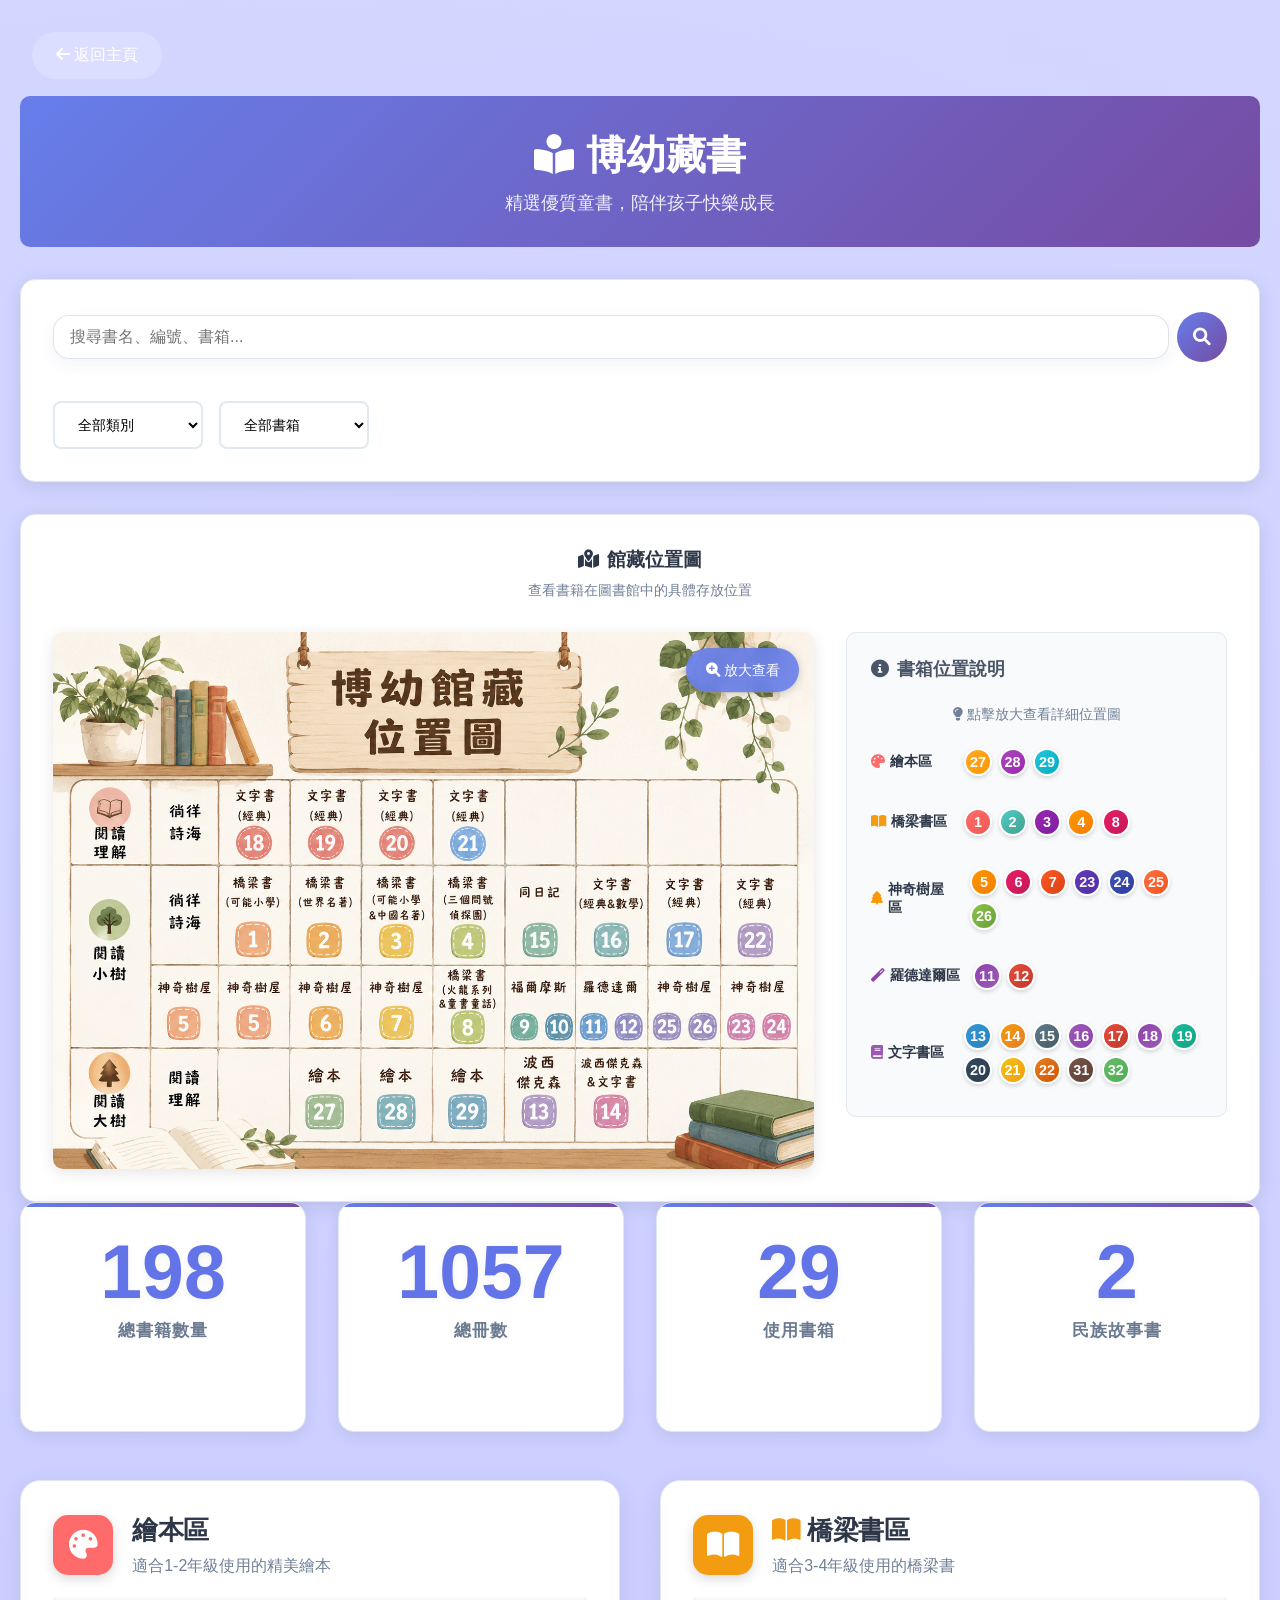
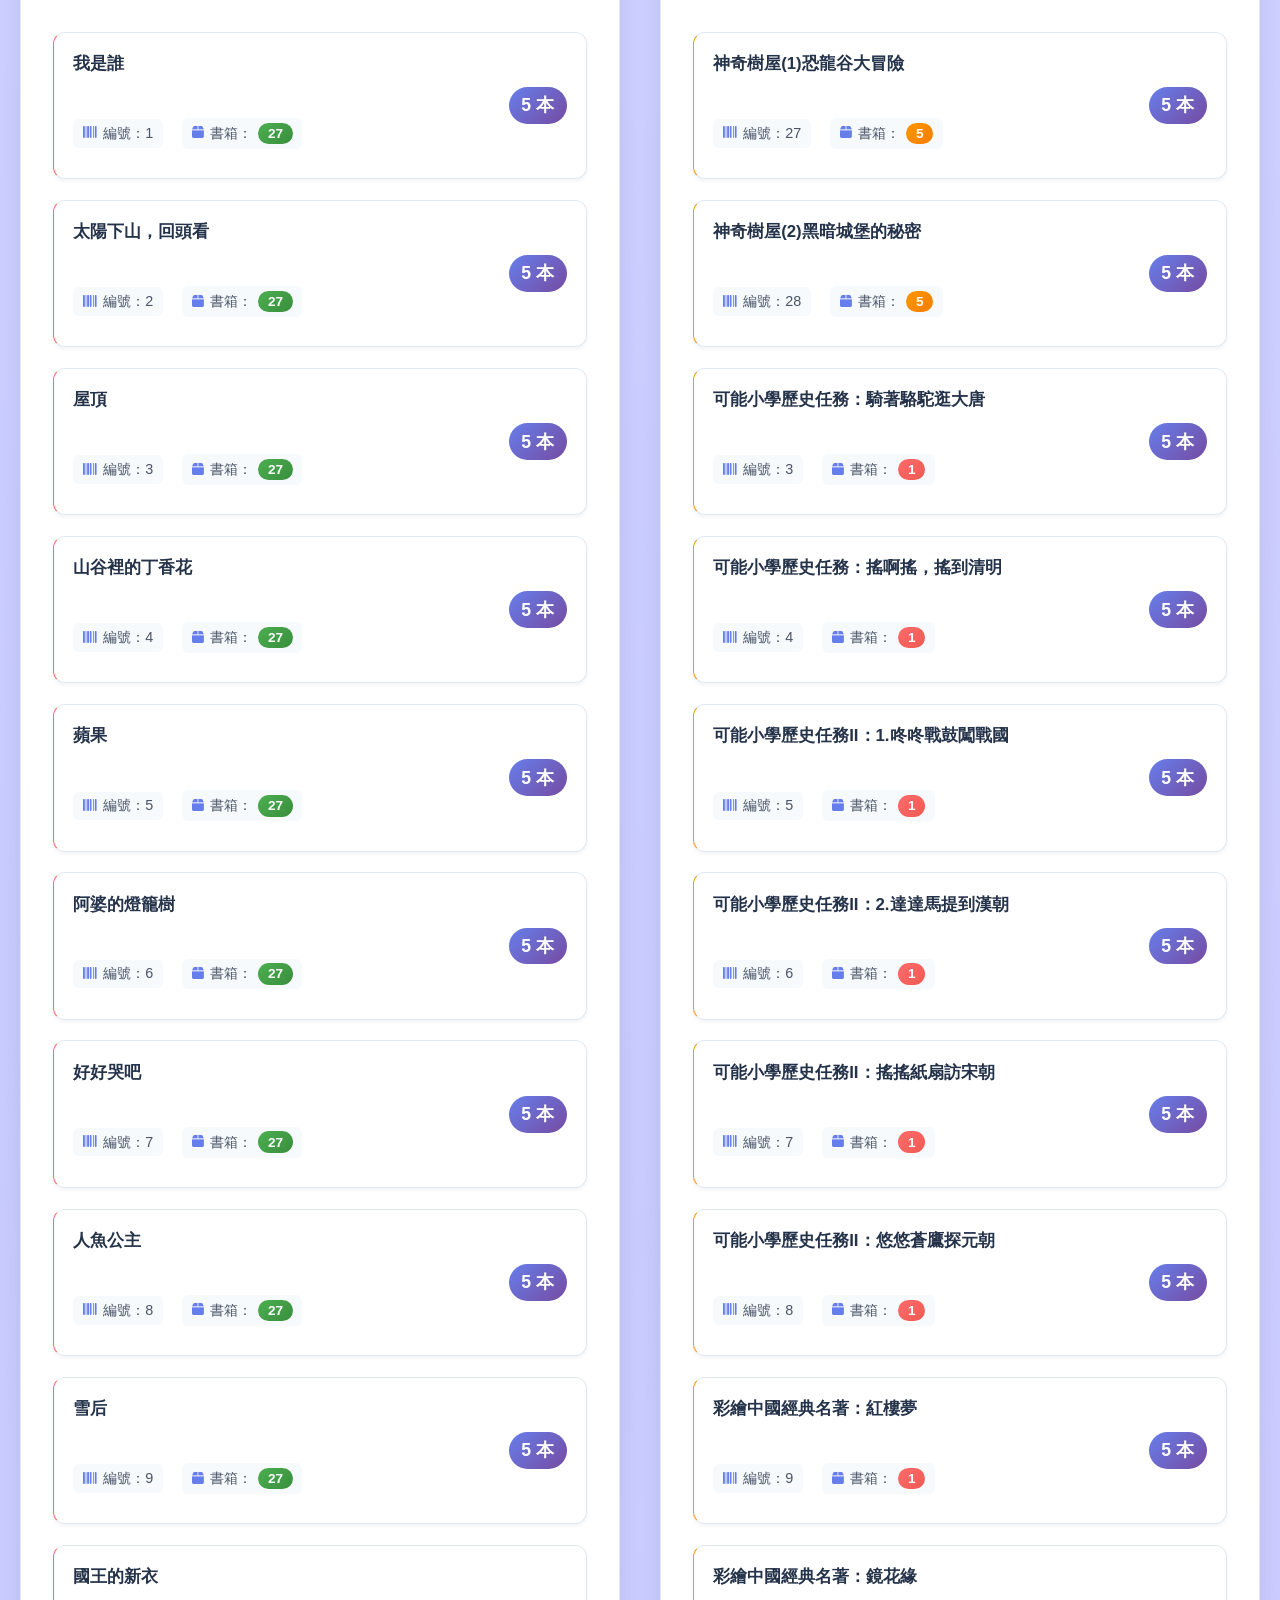
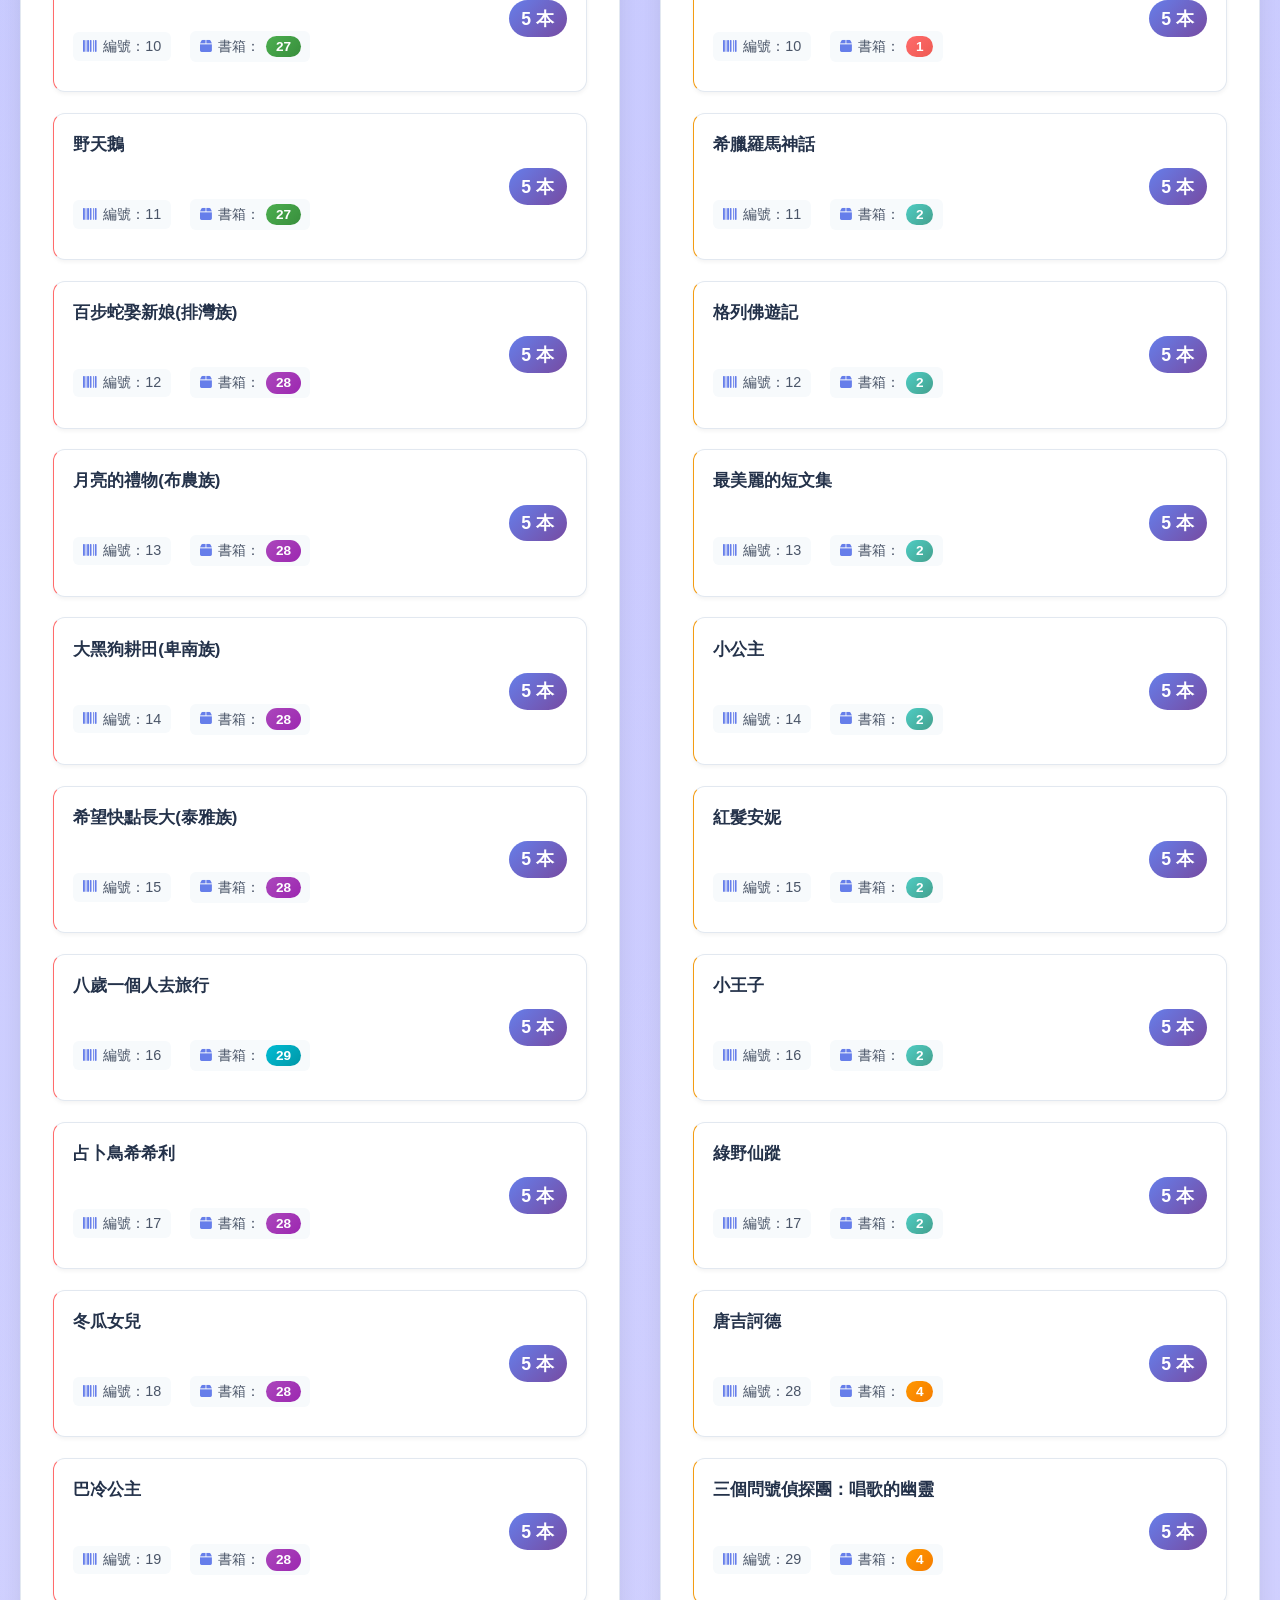
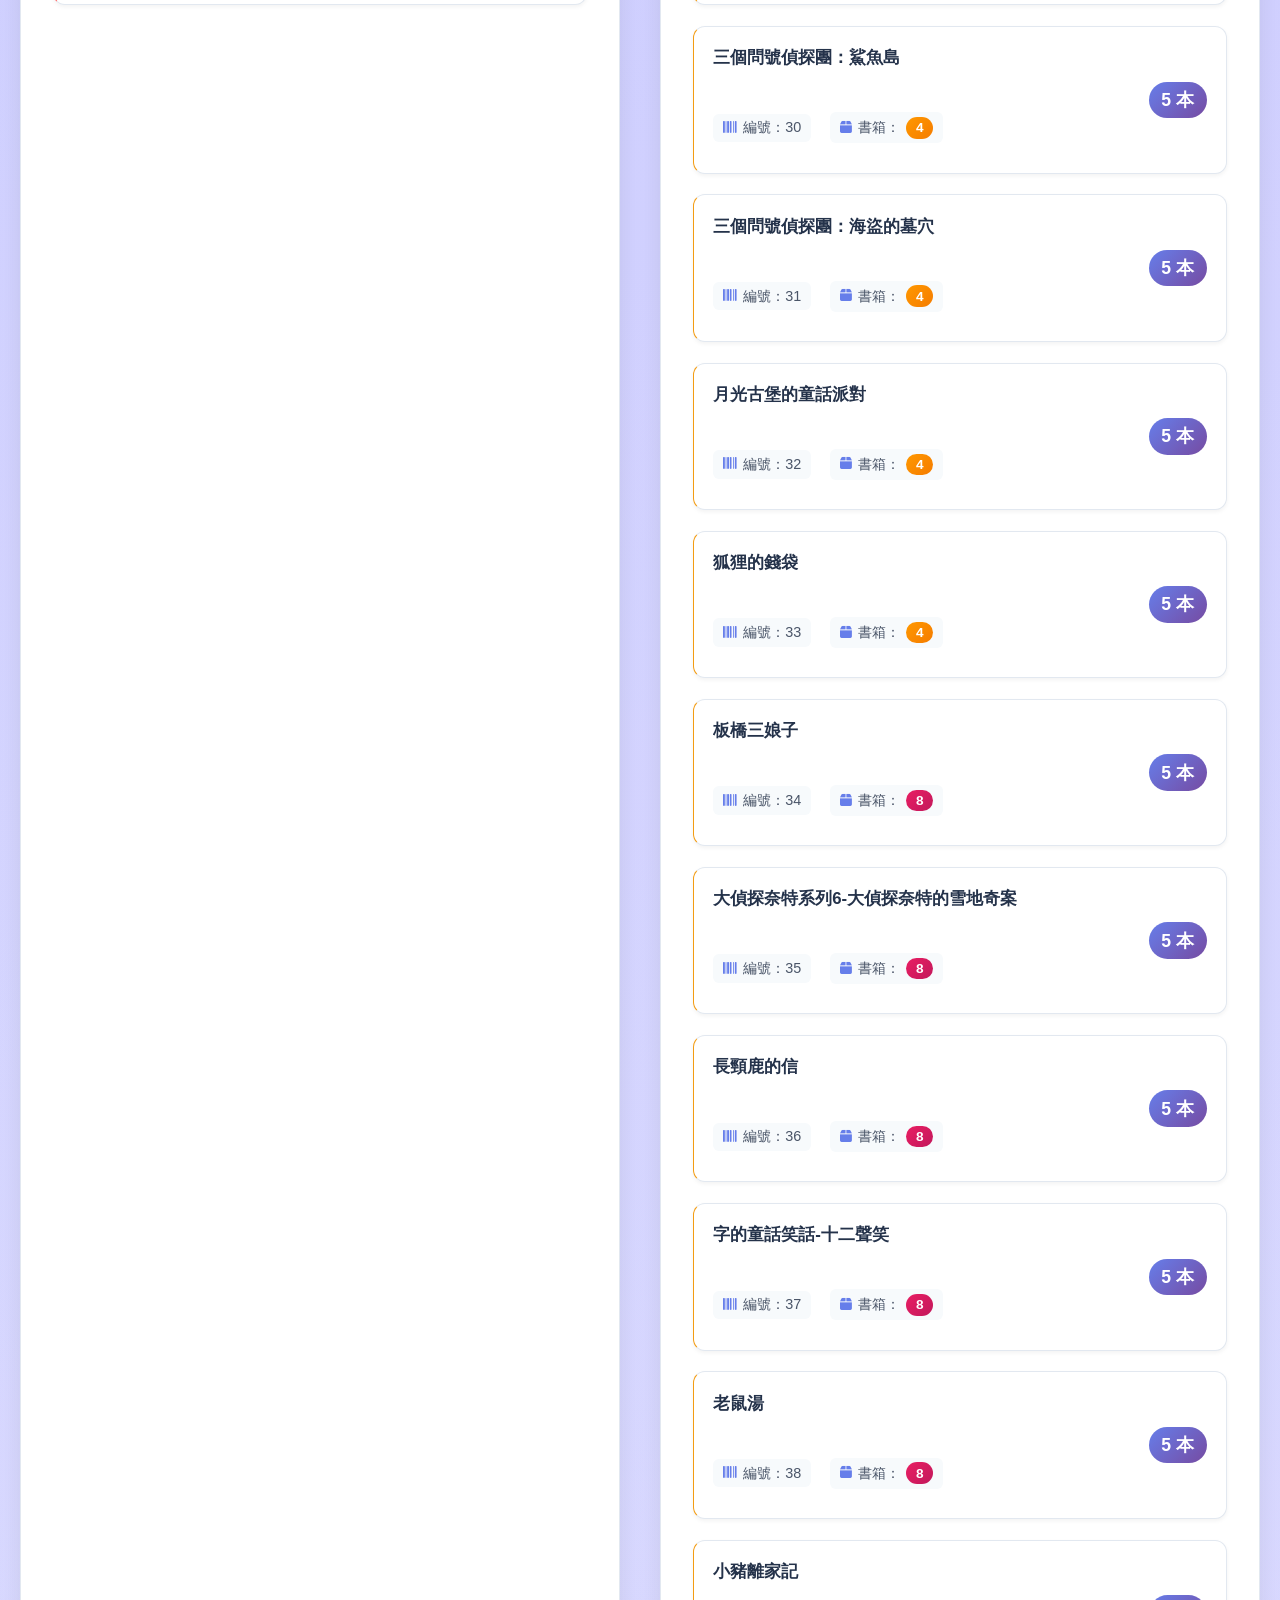
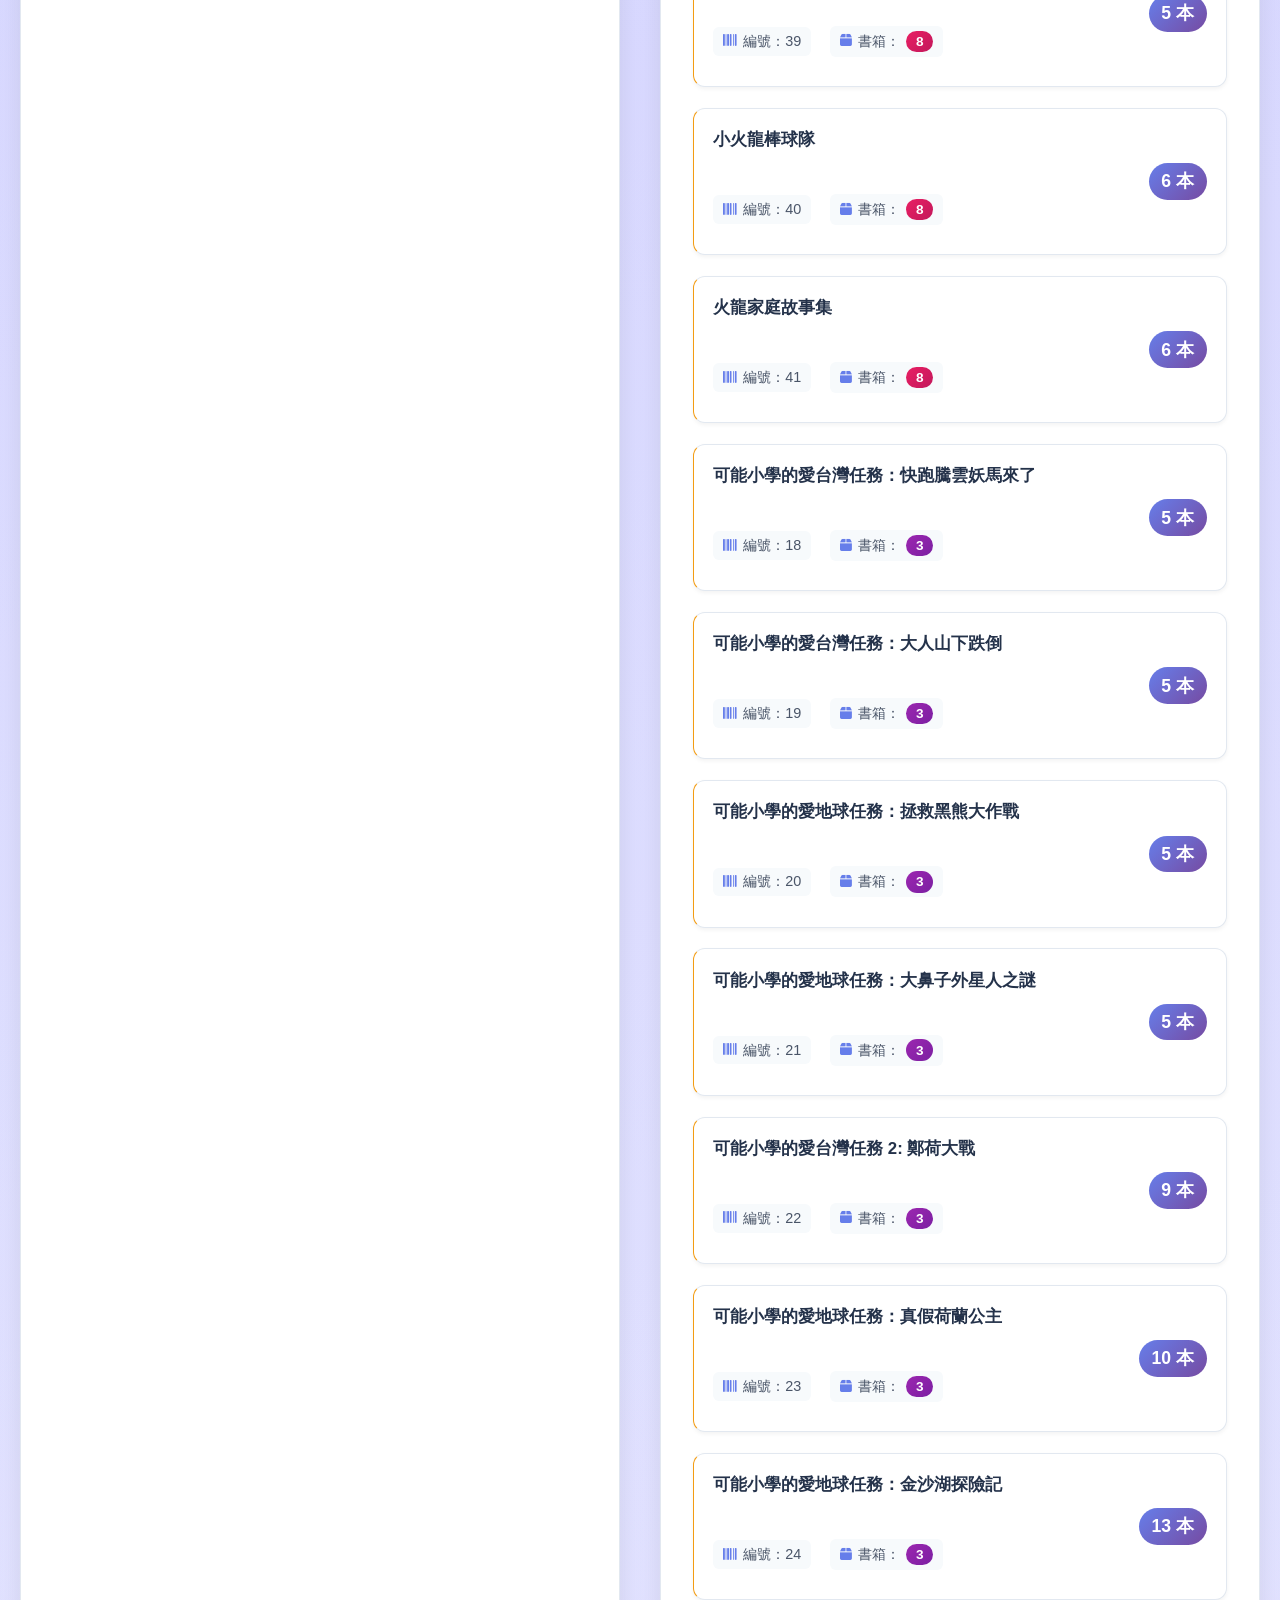
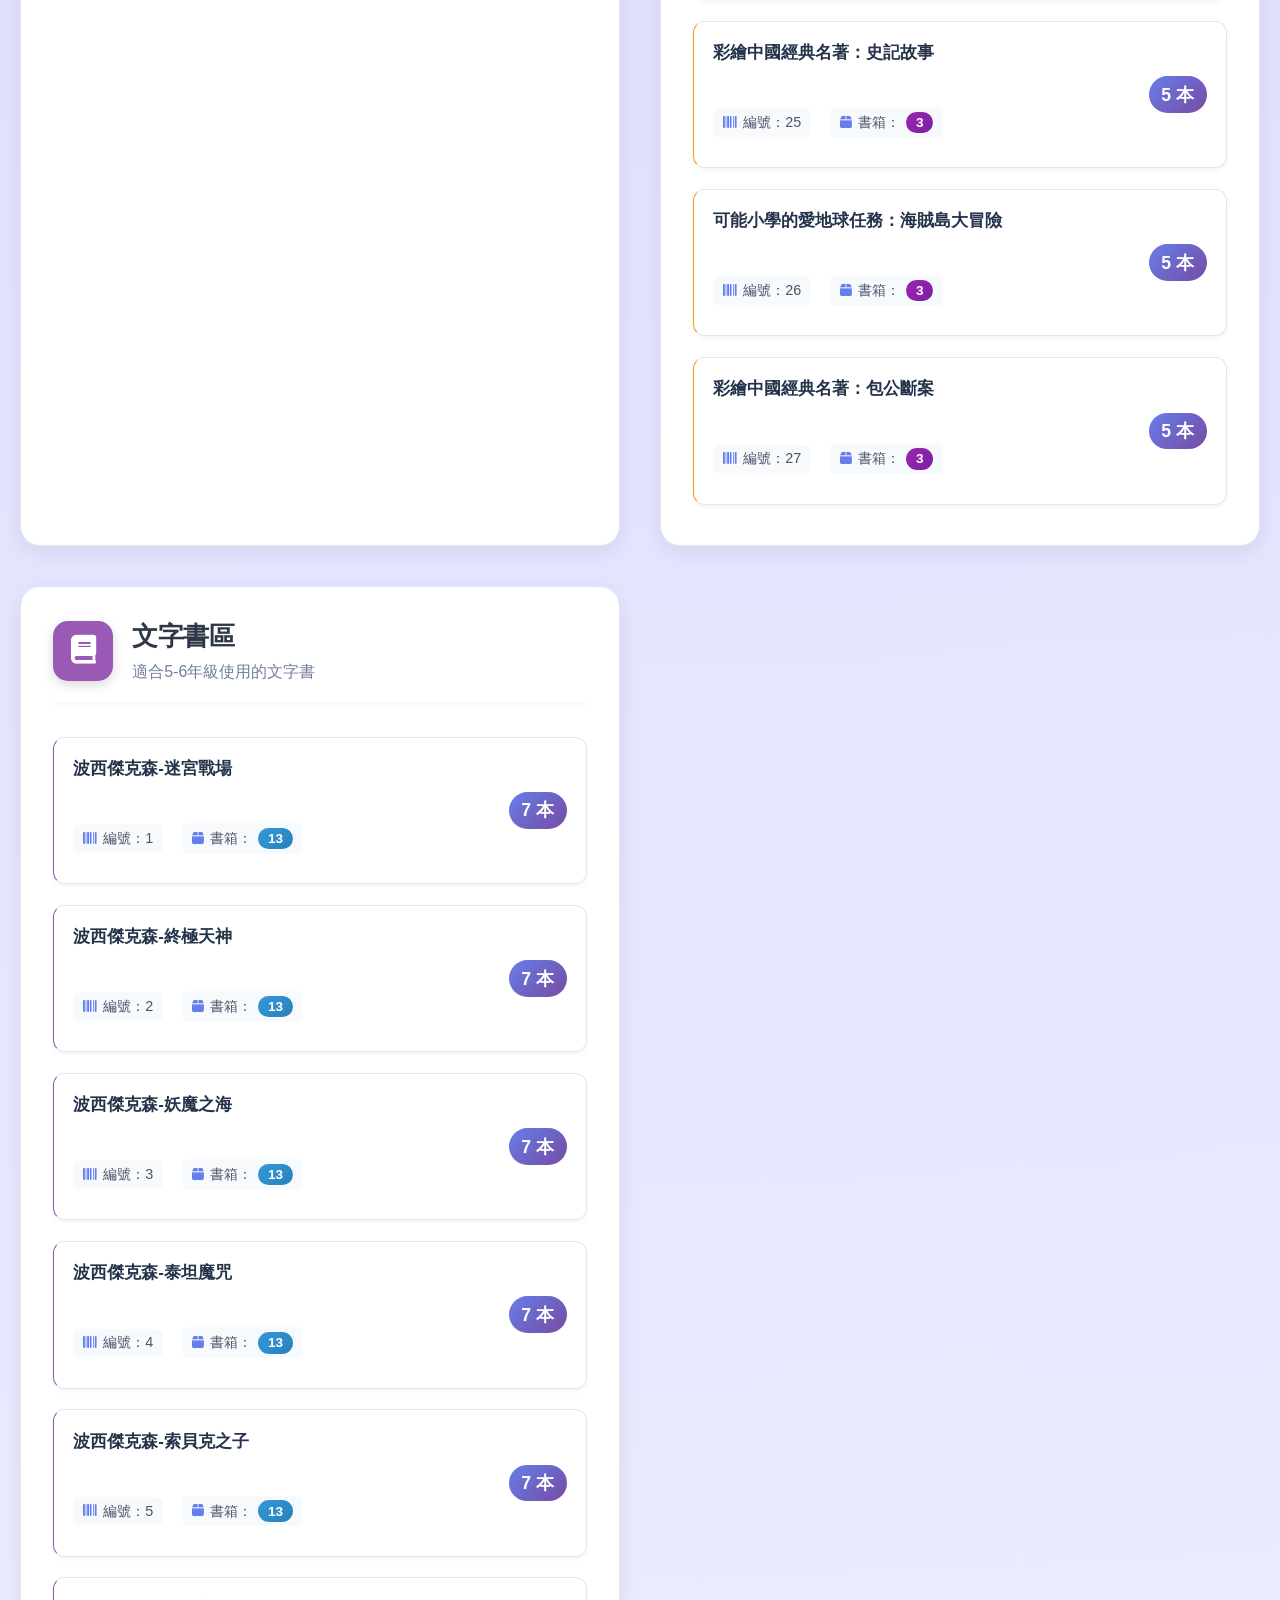
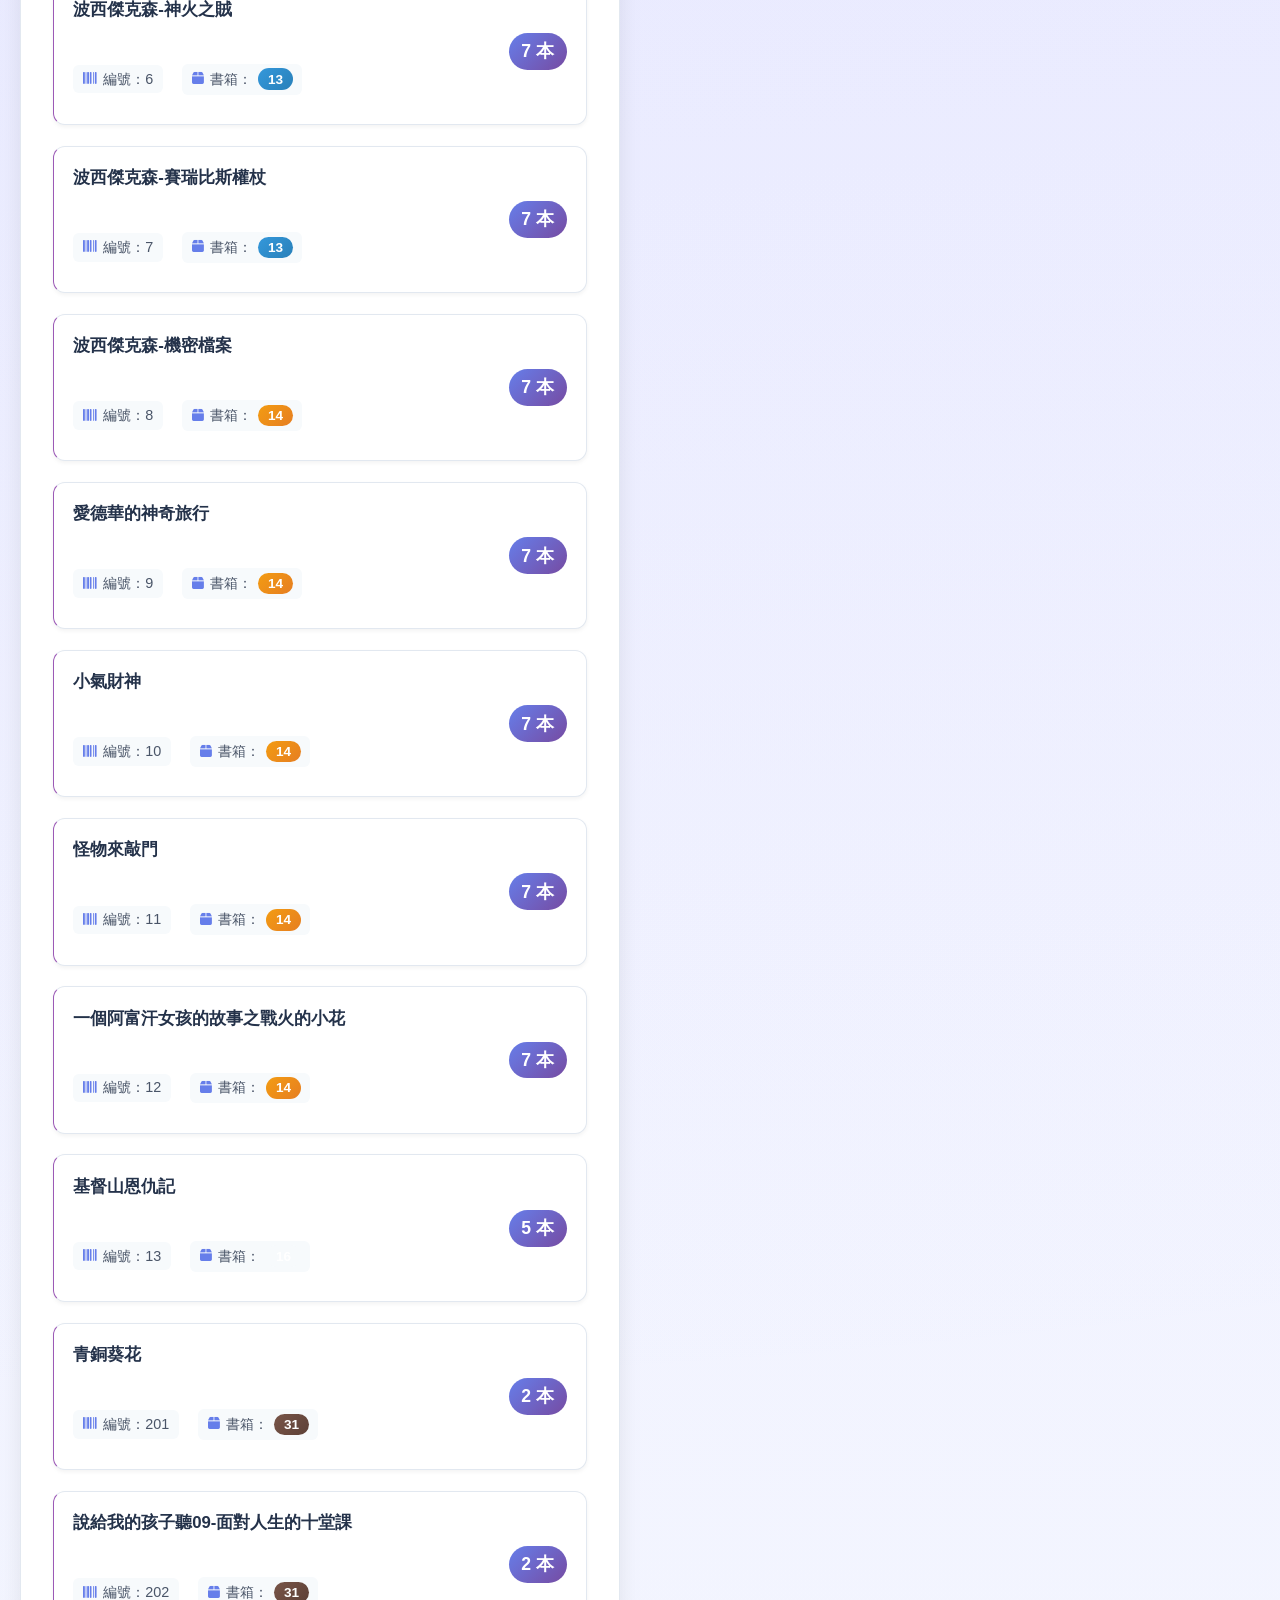
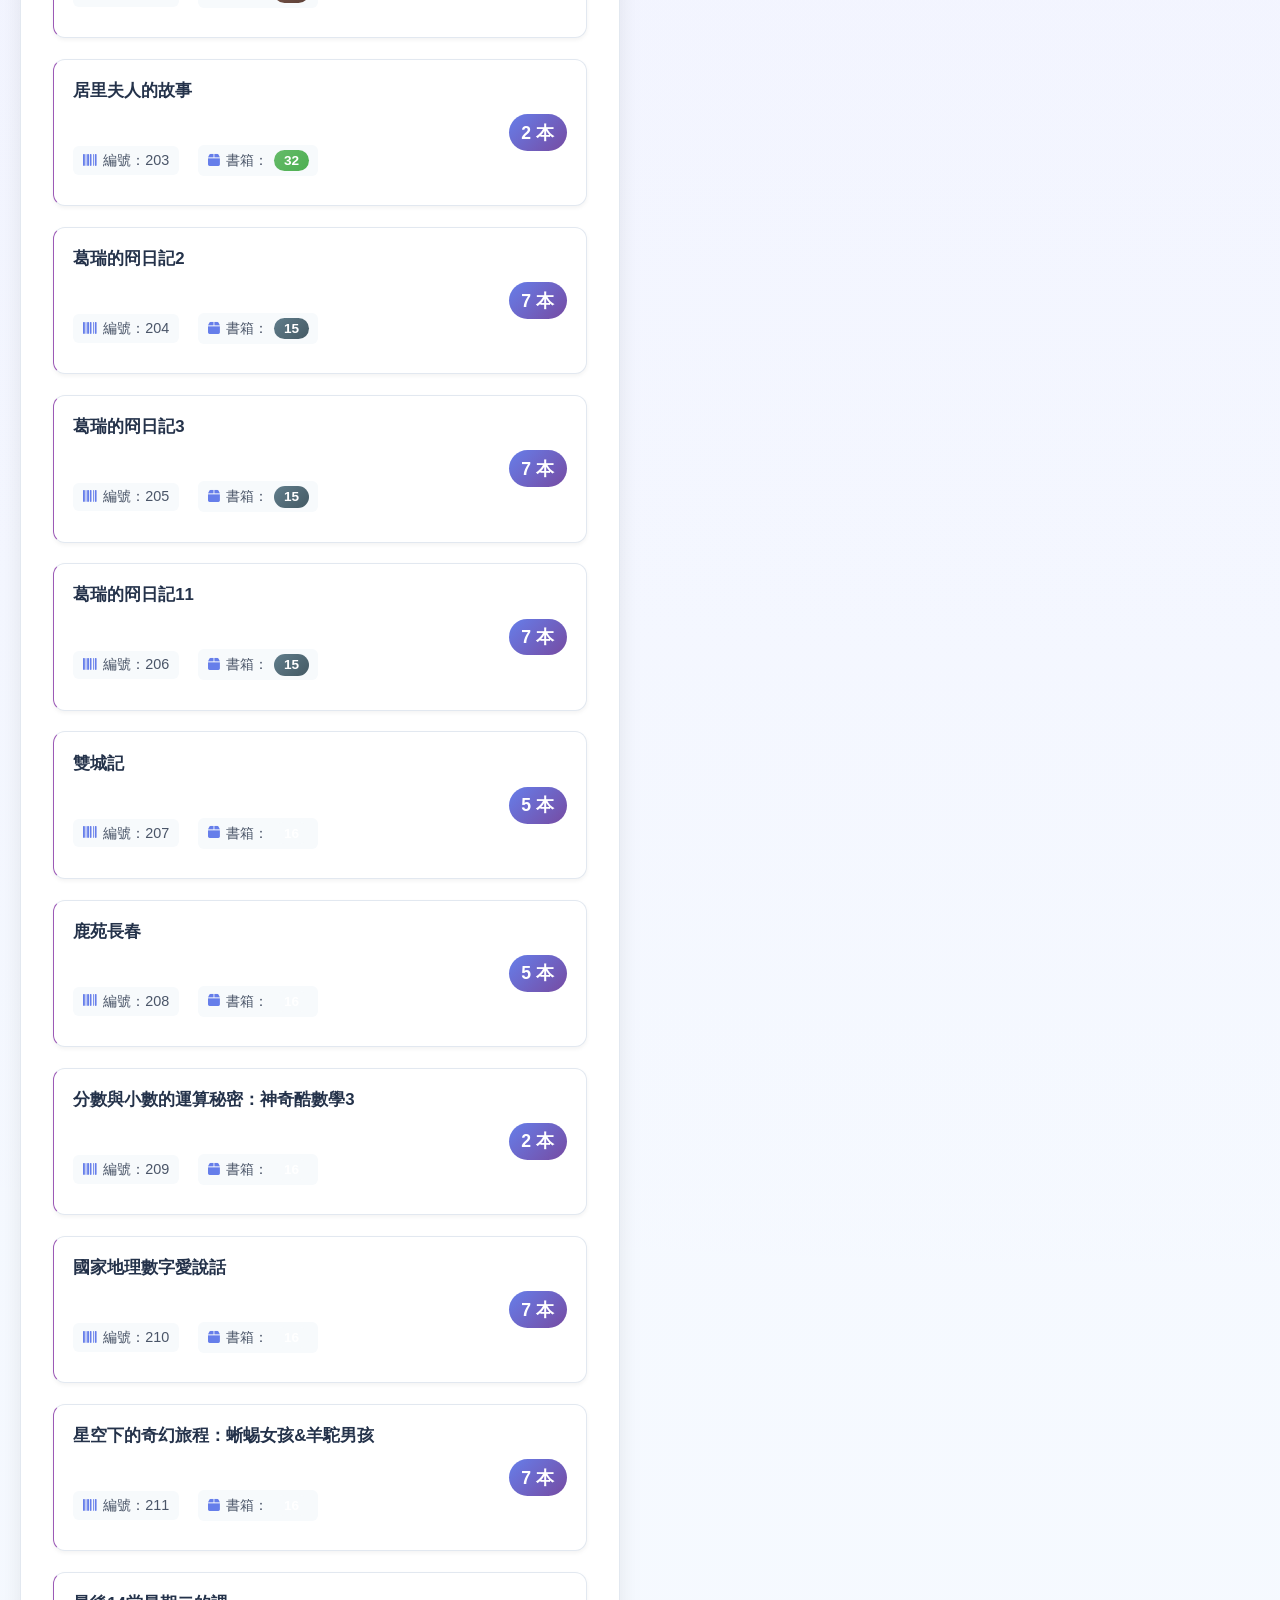
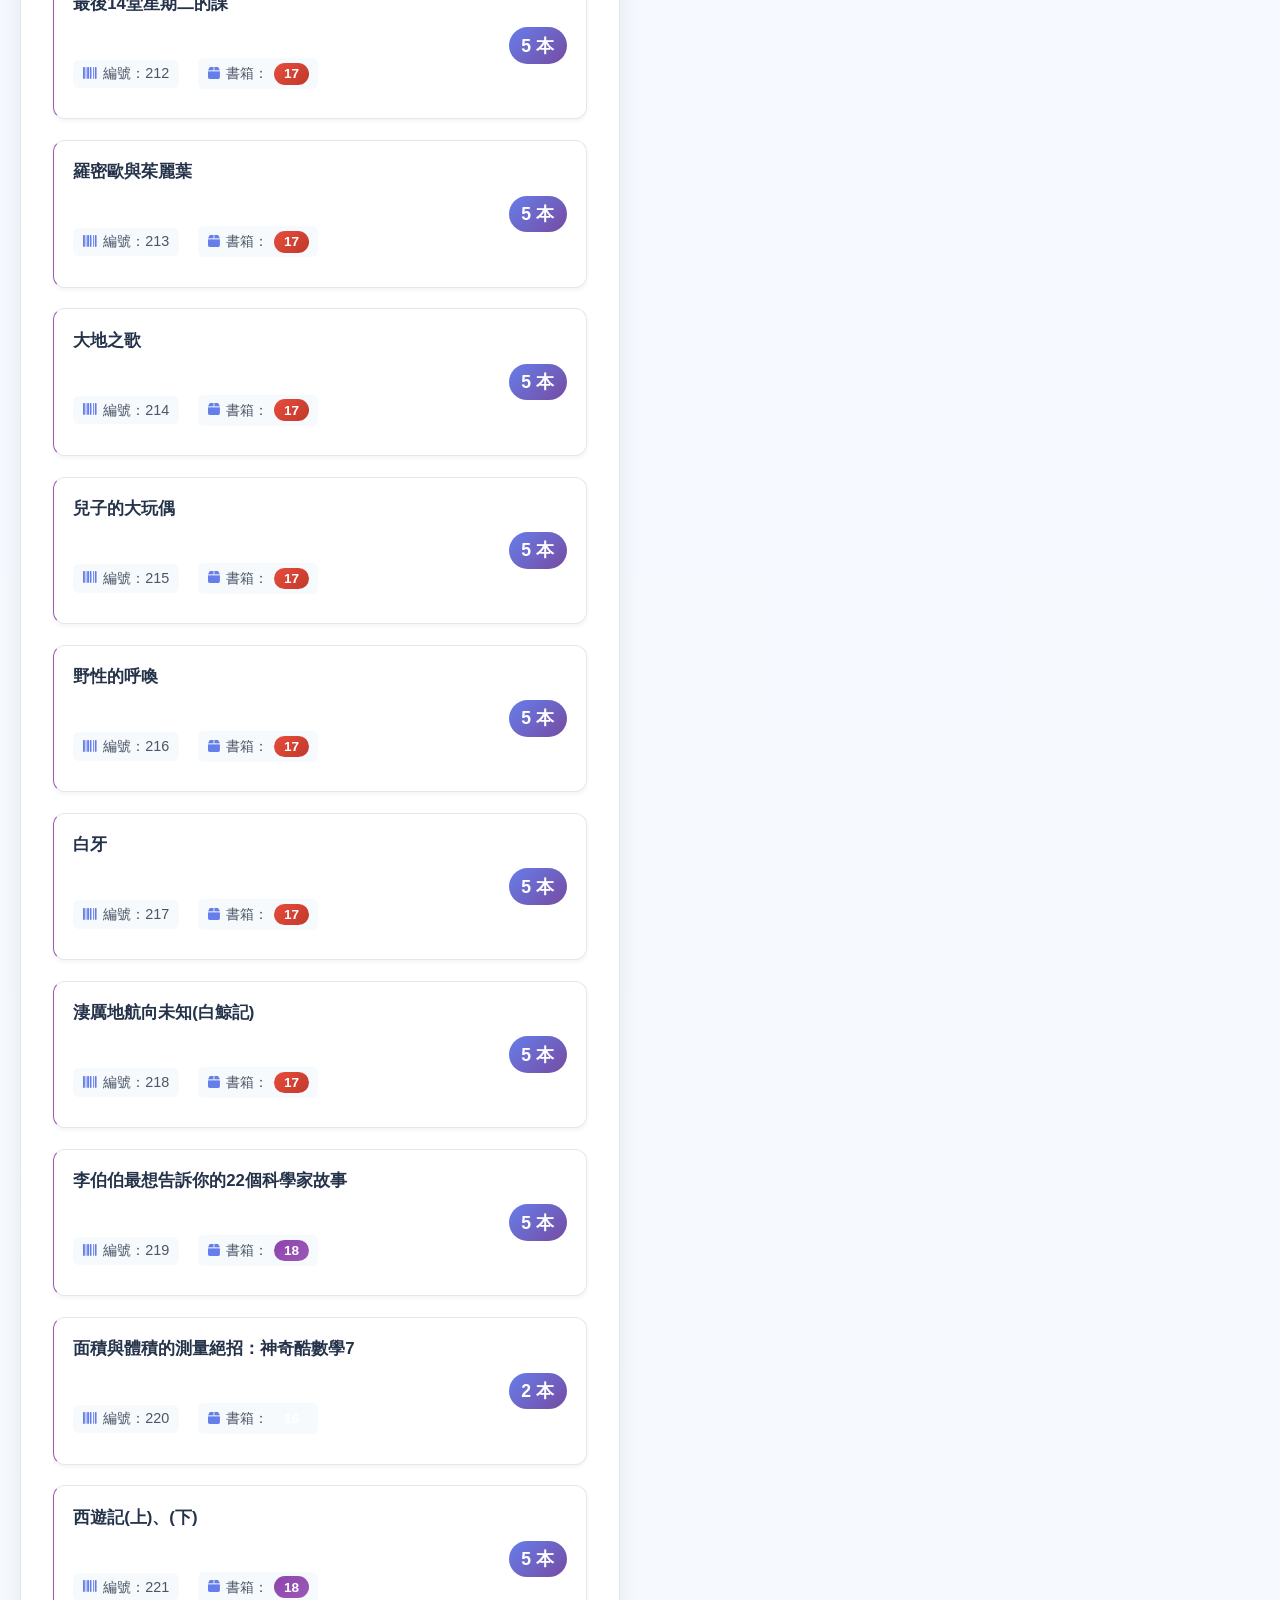
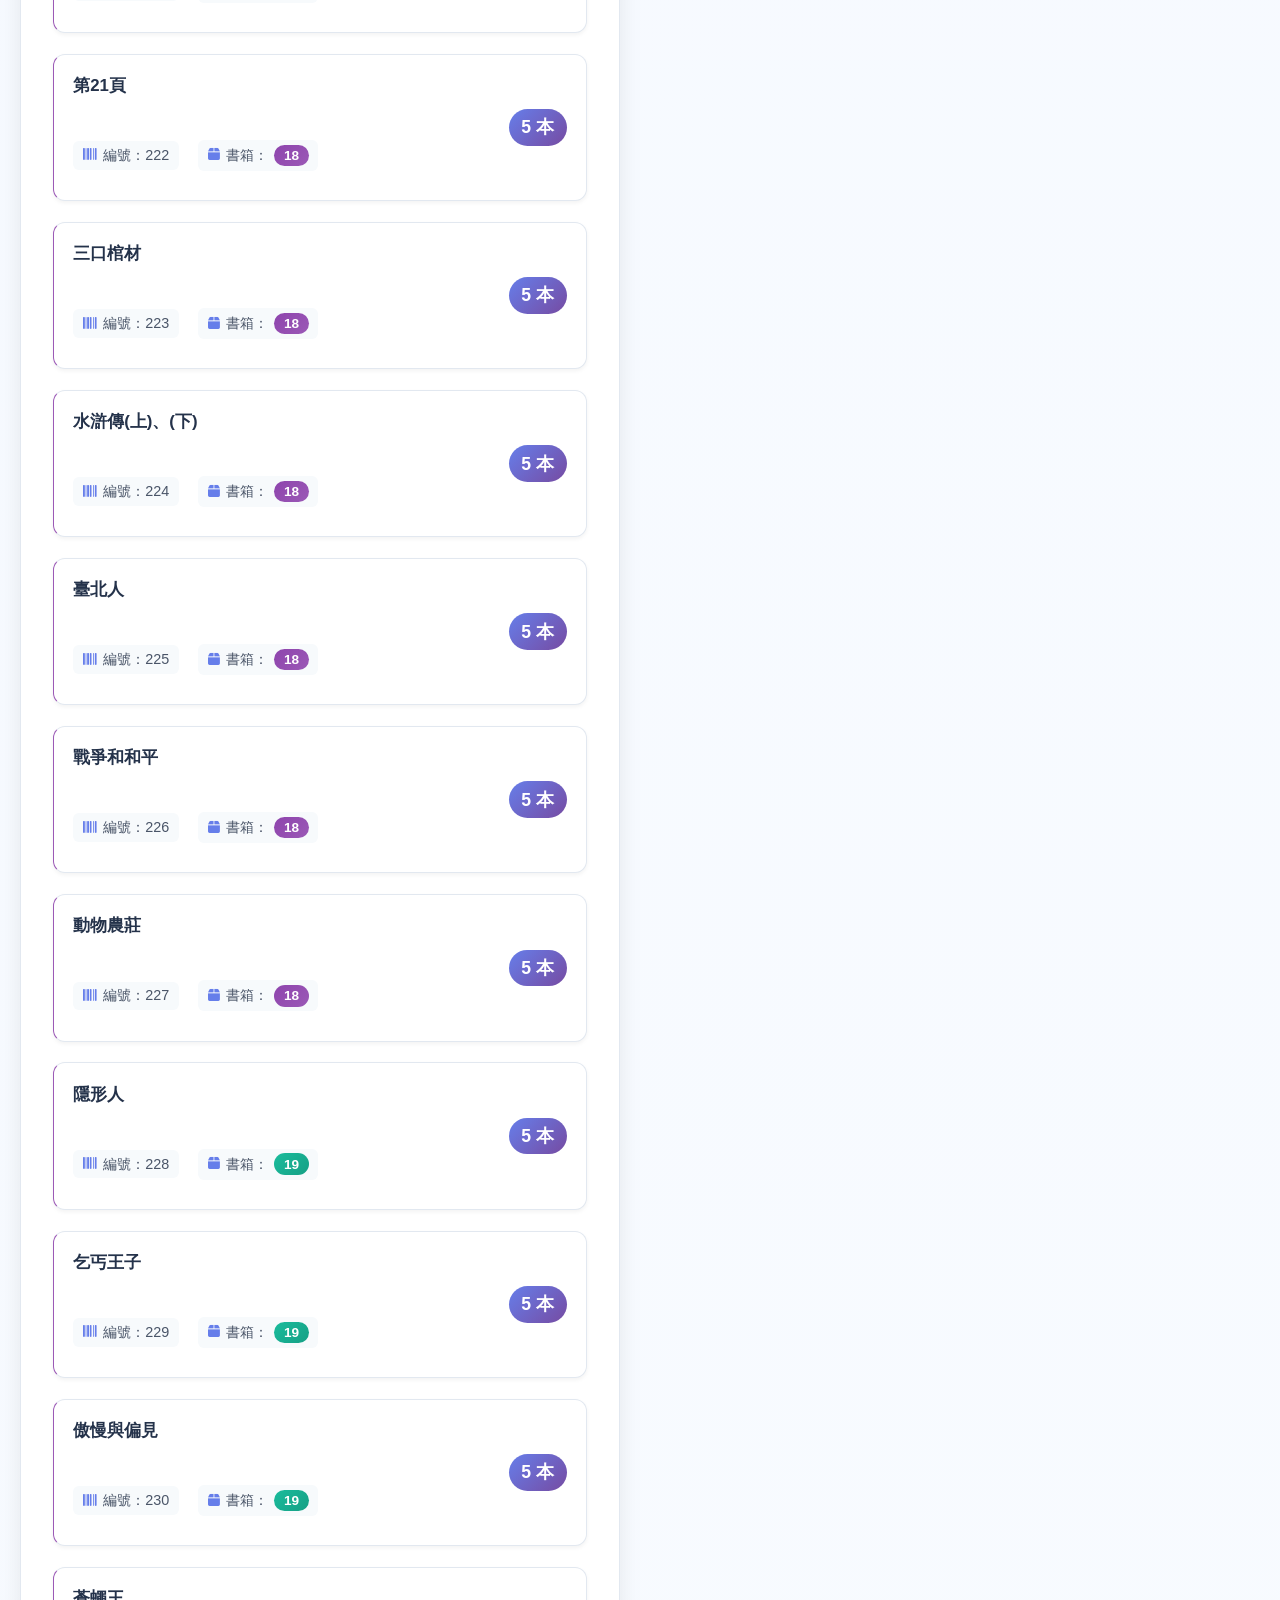
==== boyou-books.html @ ae6d4de7 "Add files via upload" ====
<!DOCTYPE html>
<html lang="zh-TW">
<head>
    <meta charset="UTF-8">
    <meta name="viewport" content="width=device-width, initial-scale=1.0">
    <title>博幼藏書 - 圖書館管理系統</title>
    <link rel="stylesheet" href="styles.css">
    <link href="https://cdnjs.cloudflare.com/ajax/libs/font-awesome/6.0.0/css/all.min.css" rel="stylesheet">
    <style>
        /* 博幼藏書專頁樣式 */
        .boyou-header {
            background: linear-gradient(135deg, #667eea 0%, #764ba2 100%);
            color: white;
            padding: 2rem;
            text-align: center;
            margin-bottom: 2rem;
            border-radius: 10px;
        }

        .boyou-header h1 {
            margin: 0;
            font-size: 2.5rem;
            font-weight: 700;
        }

        .boyou-header p {
            margin: 0.5rem 0 0 0;
            font-size: 1.1rem;
            opacity: 0.9;
        }

        /* 搜尋區域樣式 */
        .search-section {
            background: white;
            border-radius: 15px;
            padding: 2rem;
            margin-bottom: 2rem;
            box-shadow: 0 4px 20px rgba(0, 0, 0, 0.1);
            border: 1px solid #e2e8f0;
        }

        .search-container {
            display: flex;
            flex-direction: column;
            gap: 1.5rem;
        }

        .search-bar {
            display: flex;
            gap: 0.5rem;
            align-items: center;
            position: relative;
        }

        .search-bar input {
            flex: 1;
            padding: 1rem 1.5rem;
            border: 2px solid #e2e8f0;
            border-radius: 25px;
            font-size: 1rem;
            transition: all 0.3s ease;
            background: #f8fafc;
        }

        .search-bar input:focus {
            outline: none;
            border-color: #667eea;
            background: white;
            box-shadow: 0 0 0 3px rgba(102, 126, 234, 0.1);
        }

        .search-button, .clear-button {
            padding: 1rem;
            border: none;
            border-radius: 50%;
            cursor: pointer;
            font-size: 1.1rem;
            transition: all 0.3s ease;
            display: flex;
            align-items: center;
            justify-content: center;
            min-width: 50px;
            height: 50px;
        }

        .search-button {
            background: linear-gradient(135deg, #667eea 0%, #764ba2 100%);
            color: white;
        }

        .search-button:hover {
            transform: translateY(-2px);
            box-shadow: 0 4px 15px rgba(102, 126, 234, 0.3);
        }

        .clear-button {
            background: #f56565;
            color: white;
        }

        .clear-button:hover {
            background: #e53e3e;
            transform: translateY(-2px);
        }

        .search-filters {
            display: flex;
            gap: 1rem;
            flex-wrap: wrap;
        }

        .search-filters select {
            padding: 0.8rem 1.2rem;
            border: 2px solid #e2e8f0;
            border-radius: 8px;
            background: white;
            font-size: 0.9rem;
            cursor: pointer;
            transition: all 0.3s ease;
            min-width: 150px;
        }

        .search-filters select:focus {
            outline: none;
            border-color: #667eea;
            box-shadow: 0 0 0 3px rgba(102, 126, 234, 0.1);
        }

        .search-results-info {
            text-align: center;
            padding: 1rem;
            background: #f8fafc;
            border-radius: 8px;
            border: 1px solid #e2e8f0;
            color: #4a5568;
            font-weight: 500;
        }

        .search-results-info #search-count {
            color: #667eea;
            font-weight: 700;
        }

        /* 搜尋高亮樣式 */
        .highlight {
            background: #fef5e7;
            color: #d69e2e;
            padding: 0.1rem 0.3rem;
            border-radius: 3px;
            font-weight: 600;
        }

        /* 無搜尋結果樣式 */
        .no-results {
            text-align: center;
            padding: 3rem 2rem;
            color: #718096;
        }

        .no-results i {
            font-size: 3rem;
            margin-bottom: 1rem;
            color: #cbd5e0;
        }

        .no-results h3 {
            margin: 0 0 0.5rem 0;
            color: #4a5568;
        }

        .no-results p {
            margin: 0;
            font-size: 0.9rem;
        }

        .back-btn {
            position: absolute;
            top: 2rem;
            left: 2rem;
            background: rgba(255, 255, 255, 0.2);
            border: none;
            color: white;
            padding: 0.8rem 1.5rem;
            border-radius: 25px;
            cursor: pointer;
            font-size: 1rem;
            transition: all 0.3s ease;
            backdrop-filter: blur(10px);
        }

        .back-btn:hover {
            background: rgba(255, 255, 255, 0.3);
            transform: translateY(-2px);
        }

        .book-categories {
            display: grid;
            grid-template-columns: repeat(auto-fit, minmax(400px, 1fr));
            gap: 2.5rem;
            margin-bottom: 3rem;
        }

        .category-section {
            background: white;
            border-radius: 20px;
            padding: 2rem;
            box-shadow: 0 6px 25px rgba(0, 0, 0, 0.08);
            border: 1px solid #e2e8f0;
            transition: all 0.3s ease;
        }

        .category-section:hover {
            box-shadow: 0 8px 30px rgba(0, 0, 0, 0.12);
            transform: translateY(-2px);
        }

        .category-header {
            display: flex;
            align-items: center;
            gap: 1.2rem;
            margin-bottom: 2rem;
            padding-bottom: 1.2rem;
            border-bottom: 3px solid #f7fafc;
        }

        .category-icon {
            width: 60px;
            height: 60px;
            border-radius: 15px;
            display: flex;
            align-items: center;
            justify-content: center;
            font-size: 1.8rem;
            color: white;
            box-shadow: 0 4px 12px rgba(0, 0, 0, 0.15);
        }

        .category-info h3 {
            margin: 0;
            font-size: 1.6rem;
            color: #2d3748;
            font-weight: 700;
            letter-spacing: -0.02em;
        }

        .category-info p {
            margin: 0.5rem 0 0 0;
            color: #718096;
            font-size: 1rem;
            font-weight: 500;
        }

        .book-list {
            display: grid;
            gap: 0.8rem;
        }

        .book-item {
            display: flex;
            align-items: center;
            justify-content: space-between;
            padding: 1.2rem;
            background: #ffffff;
            border-radius: 12px;
            border-left: 5px solid;
            border: 1px solid #e2e8f0;
            transition: all 0.3s ease;
            margin-bottom: 0.5rem;
            box-shadow: 0 2px 4px rgba(0, 0, 0, 0.05);
        }

        .book-item:hover {
            background: #f8fafc;
            transform: translateY(-2px);
            box-shadow: 0 4px 12px rgba(0, 0, 0, 0.1);
            border-left-width: 6px;
        }

        .book-info {
            flex: 1;
        }

        .book-title {
            font-weight: 600;
            color: #2d3748;
            margin-bottom: 0.5rem;
            font-size: 1.05rem;
            line-height: 1.4;
        }



        .book-details {
            display: flex;
            flex-wrap: wrap;
            gap: 1.2rem;
            font-size: 0.9rem;
            color: #4a5568;
            align-items: center;
        }

        .book-details span {
            display: flex;
            align-items: center;
            gap: 0.4rem;
            padding: 0.3rem 0.6rem;
            background: #f7fafc;
            border-radius: 6px;
            font-weight: 500;
        }

        .book-details i {
            color: #667eea;
            font-size: 0.85rem;
        }

        /* 書箱號碼特殊樣式 */
        .book-details .box-number {
            color: white;
            padding: 0.2rem 0.6rem;
            border-radius: 12px;
            font-weight: 600;
            font-size: 0.85rem;
            display: inline-block;
            min-width: 24px;
            text-align: center;
        }

        /* 不同書箱號碼的顏色 */
        .box-number.box-1 {
            background: linear-gradient(135deg, #ff6b6b 0%, #ee5a52 100%);
        }

        .box-number.box-2 {
            background: linear-gradient(135deg, #4ecdc4 0%, #44a08d 100%);
        }

        .box-number.box-3 {
            background: linear-gradient(135deg, #9c27b0 0%, #7b1fa2 100%);
        }

        .box-number.box-5 {
            background: linear-gradient(135deg, #ff9800 0%, #f57c00 100%);
        }

        .box-number.box-6 {
            background: linear-gradient(135deg, #e91e63 0%, #c2185b 100%);
        }

        .box-number.box-7 {
            background: linear-gradient(135deg, #ff5722 0%, #d84315 100%);
        }

        .box-number.box-23 {
            background: linear-gradient(135deg, #673ab7 0%, #512da8 100%);
        }

        .box-number.box-24 {
            background: linear-gradient(135deg, #3f51b5 0%, #303f9f 100%);
        }

        .box-number.box-25 {
            background: linear-gradient(135deg, #ff7043 0%, #f4511e 100%);
        }

        .box-number.box-26 {
            background: linear-gradient(135deg, #8bc34a 0%, #689f38 100%);
        }

        .box-number.box-27 {
            background: linear-gradient(135deg, #4caf50 0%, #388e3c 100%);
        }

        .box-number.box-28 {
            background: linear-gradient(135deg, #ab47bc 0%, #9c27b0 100%);
        }

        .box-number.box-29 {
            background: linear-gradient(135deg, #00bcd4 0%, #0097a7 100%);
        }

        .box-number.box-31 {
            background: linear-gradient(135deg, #795548 0%, #5d4037 100%);
        }

        .box-number.box-32 {
            background: linear-gradient(135deg, #66bb6a 0%, #4caf50 100%);
        }

        .box-number.box-4 {
            background: linear-gradient(135deg, #ff9800 0%, #f57c00 100%);
        }

        .box-number.box-8 {
            background: linear-gradient(135deg, #e91e63 0%, #c2185b 100%);
        }

        .box-number.box-17 {
            background: linear-gradient(135deg, #e74c3c 0%, #c0392b 100%);
        }

        .box-number.box-18 {
            background: linear-gradient(135deg, #8e44ad 0%, #9b59b6 100%);
        }

        .box-number.box-19 {
            background: linear-gradient(135deg, #1abc9c 0%, #16a085 100%);
        }

        .box-number.box-20 {
            background: linear-gradient(135deg, #34495e 0%, #2c3e50 100%);
        }

        .box-number.box-21 {
            background: linear-gradient(135deg, #f1c40f 0%, #f39c12 100%);
        }

        .box-number.box-22 {
            background: linear-gradient(135deg, #e67e22 0%, #d35400 100%);
        }

        .box-number.box-11 {
            background: linear-gradient(135deg, #8e44ad 0%, #9b59b6 100%);
        }

        .box-number.box-12 {
            background: linear-gradient(135deg, #e74c3c 0%, #c0392b 100%);
        }

        .box-number.box-13 {
            background: linear-gradient(135deg, #3498db 0%, #2980b9 100%);
        }

        .box-number.box-14 {
            background: linear-gradient(135deg, #f39c12 0%, #e67e22 100%);
        }

        .box-number        .box-16 {
            background: linear-gradient(135deg, #9b59b6 0%, #8e44ad 100%);
        }

        .box-15 {
            background: linear-gradient(135deg, #607d8b 0%, #455a64 100%);
        }

        .box-number.box-15 {
            background: linear-gradient(135deg, #607d8b 0%, #455a64 100%);
        }

        /* 書箱號碼懸停效果 */
        .box-number:hover {
            transform: scale(1.1);
            box-shadow: 0 2px 8px rgba(0, 0, 0, 0.2);
            transition: all 0.2s ease;
        }

        .book-stats {
            text-align: right;
            font-size: 0.95rem;
            min-width: 80px;
        }

        .book-count {
            font-weight: 700;
            color: #2d3748;
            font-size: 1.1rem;
            padding: 0.4rem 0.8rem;
            background: linear-gradient(135deg, #667eea 0%, #764ba2 100%);
            color: white;
            border-radius: 20px;
            display: inline-block;
        }

        .book-box {
            font-size: 0.85rem;
            font-weight: 600;
            color: white;
            padding: 0.3rem 0.8rem;
            border-radius: 15px;
            display: inline-block;
            margin-top: 0.3rem;
            box-shadow: 0 2px 8px rgba(0, 0, 0, 0.2);
            transition: all 0.3s ease;
            border: 2px solid rgba(255, 255, 255, 0.3);
        }

        /* 不同書箱的顏色 */
        .box-1 {
            background: linear-gradient(135deg, #ff6b6b 0%, #ee5a52 100%);
        }

        .box-2 {
            background: linear-gradient(135deg, #4ecdc4 0%, #44a08d 100%);
        }

        .box-3 {
            background: linear-gradient(135deg, #9c27b0 0%, #7b1fa2 100%);
        }

        .box-27 {
            background: linear-gradient(135deg, #4caf50 0%, #388e3c 100%);
        }

        .box-28 {
            background: linear-gradient(135deg, #ab47bc 0%, #9c27b0 100%);
        }

        .box-29 {
            background: linear-gradient(135deg, #00bcd4 0%, #0097a7 100%);
        }

        .box-31 {
            background: linear-gradient(135deg, #795548 0%, #5d4037 100%);
        }

        .box-32 {
            background: linear-gradient(135deg, #66bb6a 0%, #4caf50 100%);
        }

        .box-4 {
            background: linear-gradient(135deg, #ff9800 0%, #f57c00 100%);
        }

        .box-8 {
            background: linear-gradient(135deg, #e91e63 0%, #c2185b 100%);
        }

        .box-17 {
            background: linear-gradient(135deg, #e74c3c 0%, #c0392b 100%);
        }

        .box-18 {
            background: linear-gradient(135deg, #8e44ad 0%, #9b59b6 100%);
        }

        .box-19 {
            background: linear-gradient(135deg, #1abc9c 0%, #16a085 100%);
        }

        .box-20 {
            background: linear-gradient(135deg, #34495e 0%, #2c3e50 100%);
        }

        .box-21 {
            background: linear-gradient(135deg, #f1c40f 0%, #f39c12 100%);
        }

        .box-22 {
            background: linear-gradient(135deg, #e67e22 0%, #d35400 100%);
        }

        .box-5 {
            background: linear-gradient(135deg, #ff9800 0%, #f57c00 100%);
        }

        .box-6 {
            background: linear-gradient(135deg, #e91e63 0%, #c2185b 100%);
        }

        .box-7 {
            background: linear-gradient(135deg, #ff5722 0%, #d84315 100%);
        }

        .box-23 {
            background: linear-gradient(135deg, #673ab7 0%, #512da8 100%);
        }

        .box-24 {
            background: linear-gradient(135deg, #3f51b5 0%, #303f9f 100%);
        }

        .box-25 {
            background: linear-gradient(135deg, #ff7043 0%, #f4511e 100%);
        }

        .box-26 {
            background: linear-gradient(135deg, #8bc34a 0%, #689f38 100%);
        }

        .book-box:hover {
            transform: translateY(-2px) scale(1.05);
            box-shadow: 0 4px 15px rgba(0, 0, 0, 0.3);
        }

        .stats-overview {
            display: grid;
            grid-template-columns: repeat(auto-fit, minmax(220px, 1fr));
            gap: 2rem;
            margin-bottom: 3rem;
        }

        .stat-card {
            background: white;
            padding: 2rem;
            border-radius: 16px;
            text-align: center;
            box-shadow: 0 4px 15px rgba(0, 0, 0, 0.08);
            border: 1px solid #e2e8f0;
            transition: all 0.3s ease;
            position: relative;
            overflow: hidden;
        }

        .stat-card::before {
            content: '';
            position: absolute;
            top: 0;
            left: 0;
            right: 0;
            height: 4px;
            background: linear-gradient(135deg, #667eea 0%, #764ba2 100%);
        }

        .stat-card:hover {
            transform: translateY(-3px);
            box-shadow: 0 8px 25px rgba(0, 0, 0, 0.12);
        }

        .stat-number {
            font-size: 2.5rem;
            font-weight: 800;
            color: #2d3748;
            display: block;
            margin-bottom: 0.5rem;
        }

        .stat-label {
            color: #718096;
            font-size: 1rem;
            font-weight: 600;
            text-transform: uppercase;
            letter-spacing: 0.05em;
        }

        .special-books {
            background: linear-gradient(135deg, #ffecd2 0%, #fcb69f 100%);
            border-radius: 15px;
            padding: 2rem;
            margin-top: 2rem;
        }

        .special-books h3 {
            color: #8b4513;
            margin-bottom: 1rem;
            display: flex;
            align-items: center;
            gap: 0.5rem;
        }

        .ethnic-books {
            display: grid;
            grid-template-columns: repeat(auto-fit, minmax(300px, 1fr));
            gap: 1rem;
        }

        .ethnic-book {
            background: rgba(255, 255, 255, 0.7);
            padding: 1rem;
            border-radius: 8px;
            border-left: 4px solid #d4a574;
        }

        .ethnic-tribe {
            font-weight: 600;
            color: #8b4513;
            margin-bottom: 0.3rem;
        }

        .ethnic-title {
            color: #2d3748;
        }

        /* 神奇樹屋區塊樣式 */
        .magic-tree-house-section {
            background: linear-gradient(135deg, #fff3e0 0%, #ffe0b2 100%);
            border: 2px solid #ff9800;
            position: relative;
            overflow: hidden;
        }

        .magic-tree-house-section::before {
            content: '';
            position: absolute;
            top: -50%;
            right: -50%;
            width: 200%;
            height: 200%;
            background: radial-gradient(circle, rgba(255, 152, 0, 0.1) 0%, transparent 70%);
            animation: float 6s ease-in-out infinite;
            pointer-events: none;
        }

        @keyframes float {
            0%, 100% { transform: translateY(0px) rotate(0deg); }
            50% { transform: translateY(-10px) rotate(2deg); }
        }

        .magic-tree-house-section .category-header {
            position: relative;
            z-index: 1;
        }

        .magic-tree-house-section .book-item {
            background: rgba(255, 255, 255, 0.9);
            border-left: 4px solid #ff9800;
            box-shadow: 0 2px 8px rgba(255, 152, 0, 0.2);
        }

        .magic-tree-house-section .book-item:hover {
            background: rgba(255, 255, 255, 1);
            box-shadow: 0 4px 15px rgba(255, 152, 0, 0.3);
        }

        /* 羅德達爾區塊樣式 */
        .roald-dahl-section {
            background: linear-gradient(135deg, #f8e8ff 0%, #e8d5f2 100%);
            border: 2px solid #8e44ad;
            position: relative;
            overflow: hidden;
        }

        .roald-dahl-section::before {
            content: '';
            position: absolute;
            top: -30%;
            left: -30%;
            width: 160%;
            height: 160%;
            background: radial-gradient(circle, rgba(142, 68, 173, 0.1) 0%, transparent 60%);
            animation: float 8s ease-in-out infinite;
            pointer-events: none;
        }

        .roald-dahl-section .category-header {
            position: relative;
            z-index: 1;
        }

        .roald-dahl-section .book-item {
            background: rgba(255, 255, 255, 0.9);
            border-left: 4px solid #8e44ad;
            box-shadow: 0 2px 8px rgba(142, 68, 173, 0.2);
        }

        .roald-dahl-section .book-item:hover {
            background: rgba(255, 255, 255, 1);
            box-shadow: 0 4px 15px rgba(142, 68, 173, 0.3);
        }

        /* 館藏位置圖樣式 */
        .location-map-section {
            background: white;
            border-radius: 15px;
            padding: 2rem;
            margin-top: 2rem;
            box-shadow: 0 4px 20px rgba(0, 0, 0, 0.1);
            border: 1px solid #e2e8f0;
        }

        .location-header {
            text-align: center;
            margin-bottom: 2rem;
        }

        .location-header h3 {
            color: #2d3748;
            margin-bottom: 0.5rem;
            display: flex;
            align-items: center;
            justify-content: center;
            gap: 0.5rem;
        }

        .location-header p {
            color: #718096;
            font-size: 0.9rem;
        }

        .location-map-container {
            display: grid;
            grid-template-columns: 2fr 1fr;
            gap: 2rem;
            align-items: start;
        }

        .location-map-wrapper {
            position: relative;
            border-radius: 10px;
            overflow: hidden;
            box-shadow: 0 4px 15px rgba(0, 0, 0, 0.1);
            background: #f8fafc;
        }

        .location-map-image {
            width: 100%;
            height: auto;
            display: block;
            transition: transform 0.3s ease;
            cursor: pointer;
        }

        .location-map-image:hover {
            transform: scale(1.02);
        }

        .map-overlay {
            position: absolute;
            top: 1rem;
            right: 1rem;
        }

        .map-zoom-btn {
            background: rgba(102, 126, 234, 0.9);
            color: white;
            border: none;
            padding: 0.8rem 1.2rem;
            border-radius: 25px;
            cursor: pointer;
            font-size: 0.9rem;
            font-weight: 500;
            transition: all 0.3s ease;
            backdrop-filter: blur(10px);
            box-shadow: 0 2px 10px rgba(0, 0, 0, 0.2);
        }

        .map-zoom-btn:hover {
            background: rgba(102, 126, 234, 1);
            transform: translateY(-2px);
            box-shadow: 0 4px 15px rgba(0, 0, 0, 0.3);
        }

        .location-legend {
            background: #f8fafc;
            padding: 1.5rem;
            border-radius: 10px;
            border: 1px solid #e2e8f0;
        }

        .location-legend h4 {
            color: #4a5568;
            margin-bottom: 1.5rem;
            display: flex;
            align-items: center;
            gap: 0.5rem;
            font-size: 1.1rem;
        }

        .legend-section {
            margin-bottom: 1.5rem;
            padding-bottom: 1rem;
            border-bottom: 1px solid #e2e8f0;
        }

        .legend-section:last-child {
            border-bottom: none;
            margin-bottom: 0;
        }

        .legend-section h5 {
            color: #2d3748;
            margin: 0 0 0.8rem 0;
            font-size: 1rem;
            font-weight: 600;
            display: flex;
            align-items: center;
            gap: 0.5rem;
        }

        .legend-items {
            display: flex;
            flex-direction: column;
            gap: 0.6rem;
            margin-left: 0.5rem;
        }

        .legend-item {
            display: flex;
            align-items: center;
            gap: 0.8rem;
            font-size: 0.9rem;
            color: #4a5568;
            padding: 0.3rem 0;
        }

        .legend-color {
            width: 24px;
            height: 24px;
            border-radius: 8px;
            flex-shrink: 0;
            border: 2px solid white;
            box-shadow: 0 2px 4px rgba(0, 0, 0, 0.15);
        }

        /* 模態框樣式 */
        .modal {
            display: none;
            position: fixed;
            z-index: 1000;
            left: 0;
            top: 0;
            width: 100%;
            height: 100%;
            background-color: rgba(0, 0, 0, 0.8);
            backdrop-filter: blur(5px);
        }

        .map-modal-content {
            background-color: white;
            margin: 2% auto;
            padding: 2rem;
            border-radius: 15px;
            width: 90%;
            max-width: 1000px;
            max-height: 90vh;
            overflow-y: auto;
            position: relative;
            box-shadow: 0 10px 30px rgba(0, 0, 0, 0.3);
        }

        .modal-map-container {
            text-align: center;
            margin: 1rem 0;
        }

        .modal-map-image {
            max-width: 100%;
            height: auto;
            border-radius: 10px;
            box-shadow: 0 4px 15px rgba(0, 0, 0, 0.1);
        }

        .modal-legend {
            margin-top: 1.5rem;
            padding-top: 1.5rem;
            border-top: 1px solid #e2e8f0;
        }

        .modal-legend h4 {
            color: #4a5568;
            margin-bottom: 1.5rem;
            display: flex;
            align-items: center;
            gap: 0.5rem;
            font-size: 1.1rem;
            text-align: center;
            justify-content: center;
        }

        .modal-legend .legend-section {
            margin-bottom: 1.2rem;
            padding-bottom: 0.8rem;
            border-bottom: 1px solid #e2e8f0;
        }

        .modal-legend .legend-section:last-child {
            border-bottom: none;
            margin-bottom: 0;
        }

        .modal-legend .legend-section h5 {
            color: #2d3748;
            margin: 0 0 0.6rem 0;
            font-size: 0.95rem;
            font-weight: 600;
            display: flex;
            align-items: center;
            gap: 0.5rem;
            justify-content: center;
        }

        .modal-legend .legend-items {
            flex-direction: row;
            justify-content: center;
            gap: 1.5rem;
            margin-left: 0;
        }

        .modal-legend .legend-item {
            display: flex;
            align-items: center;
            gap: 0.6rem;
            font-size: 0.85rem;
            color: #4a5568;
            padding: 0.2rem 0;
        }

        .modal-legend .legend-color {
            width: 20px;
            height: 20px;
            border-radius: 6px;
            flex-shrink: 0;
            border: 2px solid white;
            box-shadow: 0 2px 4px rgba(0, 0, 0, 0.15);
        }

        /* 簡化版書箱列表樣式 */
        .compact-legend {
            display: flex;
            flex-direction: column;
            gap: 1rem;
        }

        .legend-category {
            display: flex;
            align-items: center;
            gap: 0.8rem;
            padding: 0.5rem 0;
        }

        .category-title {
            font-size: 0.85rem;
            font-weight: 600;
            color: #2d3748;
            min-width: 80px;
            display: flex;
            align-items: center;
            gap: 0.3rem;
        }

        .box-numbers {
            display: flex;
            gap: 0.4rem;
            flex-wrap: wrap;
        }

        .box-numbers .box-number {
            width: 28px;
            height: 28px;
            border-radius: 50%;
            display: flex;
            align-items: center;
            justify-content: center;
            color: white;
            font-size: 0.9rem;
            font-weight: 700;
            border: 2px solid white;
            box-shadow: 0 2px 4px rgba(0, 0, 0, 0.15);
            transition: transform 0.2s ease;
        }

        .box-numbers .box-number:hover {
            transform: scale(1.1);
        }

        @media (max-width: 768px) {
            .back-btn {
                position: static;
                margin-bottom: 1rem;
            }
            
            .boyou-header h1 {
                font-size: 2rem;
            }
            
            .book-categories {
                grid-template-columns: 1fr;
            }
            
            .book-details {
                flex-direction: column;
                gap: 0.5rem;
            }

            .book-details span {
                justify-content: flex-start;
                width: fit-content;
            }

            .book-item {
                flex-direction: column;
                align-items: flex-start;
                gap: 1rem;
            }

            .book-stats {
                text-align: left;
                width: 100%;
            }
            
            .location-map-container {
                grid-template-columns: 1fr;
                gap: 1.5rem;
            }
            
            .modal-legend .legend-items {
                flex-direction: column;
                gap: 0.8rem;
            }
            
            .map-modal-content {
                margin: 5% auto;
                padding: 1rem;
                width: 95%;
            }
            
            .search-filters {
                flex-direction: column;
            }
            
            .search-filters select {
                min-width: auto;
            }
        }
    </style>
</head>
<body>
    <div class="container">
        <!-- 返回按鈕 -->
        <button class="back-btn" onclick="goBack()">
            <i class="fas fa-arrow-left"></i> 返回主頁
        </button>

        <!-- 博幼藏書標題 -->
        <div class="boyou-header">
            <h1><i class="fas fa-book-reader"></i> 博幼藏書</h1>
            <p>精選優質童書，陪伴孩子快樂成長</p>
        </div>

        <!-- 搜尋區域 -->
        <div class="search-section">
            <div class="search-container">
                <div class="search-bar">
                    <input type="text" id="search-input" placeholder="搜尋書名、編號、書箱..." autocomplete="off">
                    <button id="search-btn" class="search-button">
                        <i class="fas fa-search"></i>
                    </button>
                    <button id="clear-search-btn" class="clear-button" style="display: none;">
                        <i class="fas fa-times"></i>
                    </button>
                </div>
                <div class="search-filters">
                    <select id="category-filter">
                        <option value="">全部類別</option>
                        <option value="繪本">繪本</option>
                        <option value="橋梁書">橋梁書</option>
                        <option value="神奇樹屋">神奇樹屋</option>
                        <option value="羅德達爾">羅德達爾</option>
                        <option value="文字書">文字書</option>
                    </select>
                    <select id="box-filter">
                        <option value="">全部書箱</option>
                        <option value="1">1</option>
                        <option value="2">2</option>
                        <option value="3">3</option>
                        <option value="4">4</option>
                        <option value="5">5</option>
                        <option value="6">6</option>
                        <option value="7">7</option>
                        <option value="8">8</option>
                        <option value="11">11</option>
                        <option value="12">12</option>
                        <option value="13">13</option>
                        <option value="14">14</option>
                        <option value="15">15</option>
                        <option value="16">16</option>
                        <option value="17">17</option>
                        <option value="18">18</option>
                        <option value="19">19</option>
                        <option value="20">20</option>
                        <option value="21">21</option>
                        <option value="22">22</option>
                        <option value="23">23</option>
                        <option value="24">24</option>
                        <option value="25">25</option>
                        <option value="26">26</option>
                        <option value="27">27</option>
                        <option value="28">28</option>
                        <option value="29">29</option>
                        <option value="31">31</option>
                        <option value="32">32</option>
                    </select>
                </div>
            </div>
            <div class="search-results-info" id="search-results-info" style="display: none;">
                <span id="search-count">0</span> 個搜尋結果
            </div>
        </div>

        <!-- 館藏位置圖 -->
        <div class="location-map-section">
            <div class="location-header">
                <h3><i class="fas fa-map-marked-alt"></i> 館藏位置圖</h3>
                <p>查看書籍在圖書館中的具體存放位置</p>
            </div>
            <div class="location-map-container">
                <div class="location-map-wrapper">
                    <img src="BOYO館藏.jpg" alt="博幼館藏位置圖" class="location-map-image" id="location-map">
                    <div class="map-overlay">
                        <button class="map-zoom-btn" onclick="toggleMapZoom()">
                            <i class="fas fa-search-plus"></i> 放大查看
                        </button>
                    </div>
                </div>
                <div class="location-legend">
                    <h4><i class="fas fa-info-circle"></i> 書箱位置說明</h4>
                    <p style="color: #718096; font-size: 0.85rem; margin-bottom: 1rem; text-align: center; line-height: 1.4;">
                        <i class="fas fa-lightbulb"></i> 點擊放大查看詳細位置圖
                    </p>
                    
                    <!-- 簡化版書箱列表 -->
                    <div class="compact-legend">
                        <div class="legend-category">
                            <span class="category-title"><i class="fas fa-palette" style="color: #ff6b6b;"></i> 繪本區</span>
                            <div class="box-numbers">
                                <span class="box-number" style="background: linear-gradient(135deg, #ffa726 0%, #ff9800 100%);">27</span>
                                <span class="box-number" style="background: linear-gradient(135deg, #ab47bc 0%, #9c27b0 100%);">28</span>
                                <span class="box-number" style="background: linear-gradient(135deg, #26c6da 0%, #00acc1 100%);">29</span>
                            </div>
                        </div>
                        
                        <div class="legend-category">
                            <span class="category-title"><i class="fas fa-book-open" style="color: #f39c12;"></i> 橋梁書區</span>
                            <div class="box-numbers">
                                <span class="box-number" style="background: linear-gradient(135deg, #ff6b6b 0%, #ee5a52 100%);">1</span>
                                <span class="box-number" style="background: linear-gradient(135deg, #4ecdc4 0%, #44a08d 100%);">2</span>
                                <span class="box-number" style="background: linear-gradient(135deg, #9c27b0 0%, #7b1fa2 100%);">3</span>
                                <span class="box-number" style="background: linear-gradient(135deg, #ff9800 0%, #f57c00 100%);">4</span>
                                <span class="box-number" style="background: linear-gradient(135deg, #e91e63 0%, #c2185b 100%);">8</span>
                            </div>
                        </div>
                        
                        <div class="legend-category">
                            <span class="category-title"><i class="fas fa-tree" style="color: #ff9800;"></i> 神奇樹屋區</span>
                            <div class="box-numbers">
                                <span class="box-number" style="background: linear-gradient(135deg, #ff9800 0%, #f57c00 100%);">5</span>
                                <span class="box-number" style="background: linear-gradient(135deg, #e91e63 0%, #c2185b 100%);">6</span>
                                <span class="box-number" style="background: linear-gradient(135deg, #ff5722 0%, #d84315 100%);">7</span>
                                <span class="box-number" style="background: linear-gradient(135deg, #673ab7 0%, #512da8 100%);">23</span>
                                <span class="box-number" style="background: linear-gradient(135deg, #3f51b5 0%, #303f9f 100%);">24</span>
                                <span class="box-number" style="background: linear-gradient(135deg, #ff7043 0%, #f4511e 100%);">25</span>
                                <span class="box-number" style="background: linear-gradient(135deg, #8bc34a 0%, #689f38 100%);">26</span>
                            </div>
                        </div>
                        
                        <div class="legend-category">
                            <span class="category-title"><i class="fas fa-magic" style="color: #8e44ad;"></i> 羅德達爾區</span>
                            <div class="box-numbers">
                                <span class="box-number" style="background: linear-gradient(135deg, #8e44ad 0%, #9b59b6 100%);">11</span>
                                <span class="box-number" style="background: linear-gradient(135deg, #e74c3c 0%, #c0392b 100%);">12</span>
                            </div>
                        </div>
                        
                        <div class="legend-category">
                            <span class="category-title"><i class="fas fa-book" style="color: #9b59b6;"></i> 文字書區</span>
                            <div class="box-numbers">
                                <span class="box-number" style="background: linear-gradient(135deg, #3498db 0%, #2980b9 100%);">13</span>
                                <span class="box-number" style="background: linear-gradient(135deg, #f39c12 0%, #e67e22 100%);">14</span>
                                <span class="box-number" style="background: linear-gradient(135deg, #607d8b 0%, #455a64 100%);">15</span>
                                <span class="box-number" style="background: linear-gradient(135deg, #9b59b6 0%, #8e44ad 100%);">16</span>
                                <span class="box-number" style="background: linear-gradient(135deg, #e74c3c 0%, #c0392b 100%);">17</span>
                                <span class="box-number" style="background: linear-gradient(135deg, #8e44ad 0%, #9b59b6 100%);">18</span>
                                <span class="box-number" style="background: linear-gradient(135deg, #1abc9c 0%, #16a085 100%);">19</span>
                                <span class="box-number" style="background: linear-gradient(135deg, #34495e 0%, #2c3e50 100%);">20</span>
                                <span class="box-number" style="background: linear-gradient(135deg, #f1c40f 0%, #f39c12 100%);">21</span>
                                <span class="box-number" style="background: linear-gradient(135deg, #e67e22 0%, #d35400 100%);">22</span>
                                <span class="box-number" style="background: linear-gradient(135deg, #795548 0%, #5d4037 100%);">31</span>
                                <span class="box-number" style="background: linear-gradient(135deg, #66bb6a 0%, #4caf50 100%);">32</span>
                            </div>
                        </div>
                    </div>

                </div>
            </div>
        </div>

        <!-- 統計概覽 -->
        <div class="stats-overview">
            <div class="stat-card">
                <span class="stat-number" id="total-books">0</span>
                <div class="stat-label">總書籍數量</div>
            </div>
            <div class="stat-card">
                <span class="stat-number" id="total-copies">0</span>
                <div class="stat-label">總冊數</div>
            </div>
            <div class="stat-card">
                <span class="stat-number" id="total-boxes">0</span>
                <div class="stat-label">使用書箱</div>
            </div>
            <div class="stat-card">
                <span class="stat-number" id="ethnic-books-count">0</span>
                <div class="stat-label">民族故事書</div>
            </div>
        </div>

        <!-- 書籍分類 -->
        <div class="book-categories">
            <!-- 繪本區 -->
            <div class="category-section">
                <div class="category-header">
                    <div class="category-icon" style="background: #ff6b6b;">
                        <i class="fas fa-palette"></i>
                    </div>
                    <div class="category-info">
                        <h3>繪本區</h3>
                        <p>適合1-2年級使用的精美繪本</p>
                    </div>
                </div>
                <div class="book-list" id="picture-books-list">
                    <!-- 繪本清單將在這裡動態生成 -->
                </div>
            </div>

            <!-- 橋梁書區 -->
            <div class="category-section">
                <div class="category-header">
                    <div class="category-icon" style="background: #f39c12;">
                        <i class="fas fa-book-open"></i>
                    </div>
                    <div class="category-info">
                        <h3><i class="fas fa-book-open" style="color: #f39c12;"></i> 橋梁書區</h3>
                        <p>適合3-4年級使用的橋梁書</p>
                    </div>
                </div>
                <div class="book-list" id="bridge-books-list">
                    <!-- 橋梁書清單將在這裡動態生成 -->
                </div>
            </div>

            <!-- 文字書區 -->
            <div class="category-section">
                <div class="category-header">
                    <div class="category-icon" style="background: #9b59b6;">
                        <i class="fas fa-book"></i>
                    </div>
                    <div class="category-info">
                        <h3>文字書區</h3>
                        <p>適合5-6年級使用的文字書</p>
                    </div>
                </div>
                <div class="book-list" id="text-books-list">
                    <!-- 文字書清單將在這裡動態生成 -->
                </div>
            </div>
        </div>

        <!-- 神奇樹屋區 -->
        <div class="category-section magic-tree-house-section">
            <div class="category-header">
                <div class="category-icon" style="background: linear-gradient(135deg, #ff9800 0%, #f57c00 100%);">
                    <i class="fas fa-tree"></i>
                </div>
                <div class="category-info">
                    <h3>神奇樹屋系列</h3>
                    <p>適合3-4年級的冒險故事橋梁書</p>
                </div>
            </div>
            <div class="book-list" id="magic-tree-house-list">
                <!-- 神奇樹屋清單將在這裡動態生成 -->
            </div>
        </div>

        <!-- 羅德達爾區 -->
        <div class="category-section roald-dahl-section">
            <div class="category-header">
                <div class="category-icon" style="background: linear-gradient(135deg, #8e44ad 0%, #9b59b6 100%);">
                    <i class="fas fa-magic"></i>
                </div>
                <div class="category-info">
                    <h3>羅德達爾系列</h3>
                    <p>經典兒童文學作品，適合3-6年級閱讀</p>
                </div>
            </div>
            <div class="book-list" id="roald-dahl-list">
                <!-- 羅德達爾清單將在這裡動態生成 -->
            </div>
        </div>

        <!-- 特殊書籍區 -->
        <div class="special-books">
            <h3><i class="fas fa-star"></i> 民族故事書</h3>
            <div class="ethnic-books" id="ethnic-books-list">
                <!-- 民族故事書將在這裡動態生成 -->
            </div>
        </div>


        <!-- 放大圖模態框 -->
        <div id="map-modal" class="modal">
            <div class="modal-content map-modal-content">
                <span class="close" onclick="closeMapModal()">&times;</span>
                <h3>博幼館藏位置圖</h3>
                <div class="modal-map-container">
                    <img src="BOYO館藏.jpg" alt="博幼館藏位置圖 - 放大版" class="modal-map-image">
                </div>
                <div class="modal-legend">
                    <h4><i class="fas fa-info-circle"></i> 書箱位置說明</h4>
                    <p style="color: #718096; font-size: 0.85rem; margin-bottom: 1rem; text-align: center; line-height: 1.4;">
                        <i class="fas fa-lightbulb"></i> 每個書箱都有獨特的顏色標識，方便快速識別書籍存放位置
                    </p>
                    
                    <!-- 繪本區 -->
                    <div class="legend-section">
                        <h5><i class="fas fa-palette" style="color: #ff6b6b;"></i> 繪本區 (1-2年級)</h5>
                        <div class="legend-items">
                            <div class="legend-item">
                                <span class="legend-color" style="background: linear-gradient(135deg, #ffa726 0%, #ff9800 100%);"></span>
                                <span>27</span>
                            </div>
                            <div class="legend-item">
                                <span class="legend-color" style="background: linear-gradient(135deg, #ab47bc 0%, #9c27b0 100%);"></span>
                                <span>28</span>
                            </div>
                            <div class="legend-item">
                                <span class="legend-color" style="background: linear-gradient(135deg, #26c6da 0%, #00acc1 100%);"></span>
                                <span>29</span>
                            </div>
                        </div>
                    </div>

                    <!-- 橋梁書區 -->
                    <div class="legend-section">
                        <h5><i class="fas fa-book-open" style="color: #f39c12;"></i> 橋梁書區 (3-4年級)</h5>
                        <div class="legend-items">
                            <div class="legend-item">
                                <span class="legend-color" style="background: linear-gradient(135deg, #ff6b6b 0%, #ee5a52 100%);"></span>
                                <span>1</span>
                            </div>
                            <div class="legend-item">
                                <span class="legend-color" style="background: linear-gradient(135deg, #4ecdc4 0%, #44a08d 100%);"></span>
                                <span>2</span>
                            </div>
                            <div class="legend-item">
                                <span class="legend-color" style="background: linear-gradient(135deg, #9c27b0 0%, #7b1fa2 100%);"></span>
                                <span>3</span>
                            </div>
                            <div class="legend-item">
                                <span class="legend-color" style="background: linear-gradient(135deg, #ff9800 0%, #f57c00 100%);"></span>
                                <span>4</span>
                            </div>
                            <div class="legend-item">
                                <span class="legend-color" style="background: linear-gradient(135deg, #e91e63 0%, #c2185b 100%);"></span>
                                <span>8</span>
                            </div>
                        </div>
                    </div>

                    <!-- 神奇樹屋區 -->
                    <div class="legend-section">
                        <h5><i class="fas fa-tree" style="color: #ff9800;"></i> 神奇樹屋區 (3-4年級)</h5>
                        <div class="legend-items">
                            <div class="legend-item">
                                <span class="legend-color" style="background: linear-gradient(135deg, #ff9800 0%, #f57c00 100%);"></span>
                                <span>5</span>
                            </div>
                            <div class="legend-item">
                                <span class="legend-color" style="background: linear-gradient(135deg, #e91e63 0%, #c2185b 100%);"></span>
                                <span>6</span>
                            </div>
                            <div class="legend-item">
                                <span class="legend-color" style="background: linear-gradient(135deg, #ff5722 0%, #d84315 100%);"></span>
                                <span>7</span>
                            </div>
                            <div class="legend-item">
                                <span class="legend-color" style="background: linear-gradient(135deg, #673ab7 0%, #512da8 100%);"></span>
                                <span>23</span>
                            </div>
                            <div class="legend-item">
                                <span class="legend-color" style="background: linear-gradient(135deg, #3f51b5 0%, #303f9f 100%);"></span>
                                <span>24</span>
                            </div>
                            <div class="legend-item">
                                <span class="legend-color" style="background: linear-gradient(135deg, #ff7043 0%, #f4511e 100%);"></span>
                                <span>25</span>
                            </div>
                            <div class="legend-item">
                                <span class="legend-color" style="background: linear-gradient(135deg, #8bc34a 0%, #689f38 100%);"></span>
                                <span>26</span>
                            </div>
                        </div>
                    </div>

                    <!-- 文字書區 -->
                    <div class="legend-section">
                        <h5><i class="fas fa-book" style="color: #9b59b6;"></i> 文字書區 (5-6年級)</h5>
                        <div class="legend-items">
                            <div class="legend-item">
                                <span class="legend-color" style="background: linear-gradient(135deg, #3498db 0%, #2980b9 100%);"></span>
                                <span>13</span>
                            </div>
                            <div class="legend-item">
                                <span class="legend-color" style="background: linear-gradient(135deg, #f39c12 0%, #e67e22 100%);"></span>
                                <span>14</span>
                            </div>
                            <div class="legend-item">
                                <span class="legend-color" style="background: linear-gradient(135deg, #607d8b 0%, #455a64 100%);"></span>
                                <span>15</span>
                            </div>
                            <div class="legend-item">
                                <span class="legend-color" style="background: linear-gradient(135deg, #9b59b6 0%, #8e44ad 100%);"></span>
                                <span>16</span>
                            </div>
                            <div class="legend-item">
                                <span class="legend-color" style="background: linear-gradient(135deg, #e74c3c 0%, #c0392b 100%);"></span>
                                <span>17</span>
                            </div>
                            <div class="legend-item">
                                <span class="legend-color" style="background: linear-gradient(135deg, #8e44ad 0%, #9b59b6 100%);"></span>
                                <span>18</span>
                            </div>
                            <div class="legend-item">
                                <span class="legend-color" style="background: linear-gradient(135deg, #1abc9c 0%, #16a085 100%);"></span>
                                <span>19</span>
                            </div>
                            <div class="legend-item">
                                <span class="legend-color" style="background: linear-gradient(135deg, #34495e 0%, #2c3e50 100%);"></span>
                                <span>20</span>
                            </div>
                            <div class="legend-item">
                                <span class="legend-color" style="background: linear-gradient(135deg, #f1c40f 0%, #f39c12 100%);"></span>
                                <span>21</span>
                            </div>
                            <div class="legend-item">
                                <span class="legend-color" style="background: linear-gradient(135deg, #e67e22 0%, #d35400 100%);"></span>
                                <span>22</span>
                            </div>
                            <div class="legend-item">
                                <span class="legend-color" style="background: linear-gradient(135deg, #795548 0%, #5d4037 100%);"></span>
                                <span>31</span>
                            </div>
                            <div class="legend-item">
                                <span class="legend-color" style="background: linear-gradient(135deg, #66bb6a 0%, #4caf50 100%);"></span>
                                <span>32</span>
                            </div>
                        </div>
                    </div>

                </div>
            </div>
        </div>
    </div>

    <script>
        // 博幼藏書資料
        const boyouBooksData = {
            "橋梁書": [
                {
                    "編號": 27,
                    "書名": "神奇樹屋(1)恐龍谷大冒險",
                    "書箱": "5",
                    "數量": 5,
                    "備註": "神奇樹屋系列",
                    "類別": "橋梁書",
                    "位置": "書箱5"
                },
                {
                    "編號": 28,
                    "書名": "神奇樹屋(2)黑暗城堡的秘密",
                    "書箱": "5",
                    "數量": 5,
                    "備註": "神奇樹屋系列",
                    "類別": "橋梁書",
                    "位置": "書箱5"
                },
                {
                    "編號": 3,
                    "書名": "可能小學歷史任務：騎著駱駝逛大唐",
                    "書箱": "1",
                    "數量": 5,
                    "備註": "",
                    "類別": "橋梁書",
                    "位置": "書箱1"
                },
                {
                    "編號": 4,
                    "書名": "可能小學歷史任務：搖啊搖，搖到清明",
                    "書箱": "1",
                    "數量": 5,
                    "備註": "",
                    "類別": "橋梁書",
                    "位置": "書箱1"
                },
                {
                    "編號": 5,
                    "書名": "可能小學歷史任務II：1.咚咚戰鼓闖戰國",
                    "書箱": "1",
                    "數量": 5,
                    "備註": "",
                    "類別": "橋梁書",
                    "位置": "書箱1"
                },
                {
                    "編號": 6,
                    "書名": "可能小學歷史任務II：2.達達馬提到漢朝",
                    "書箱": "1",
                    "數量": 5,
                    "備註": "",
                    "類別": "橋梁書",
                    "位置": "書箱1"
                },
                {
                    "編號": 7,
                    "書名": "可能小學歷史任務II：搖搖紙扇訪宋朝",
                    "書箱": "1",
                    "數量": 5,
                    "備註": "",
                    "類別": "橋梁書",
                    "位置": "書箱1"
                },
                {
                    "編號": 8,
                    "書名": "可能小學歷史任務II：悠悠蒼鷹探元朝",
                    "書箱": "1",
                    "數量": 5,
                    "備註": "",
                    "類別": "橋梁書",
                    "位置": "書箱1"
                },
                {
                    "編號": 9,
                    "書名": "彩繪中國經典名著：紅樓夢",
                    "書箱": "1",
                    "數量": 5,
                    "備註": "",
                    "類別": "橋梁書",
                    "位置": "書箱1"
                },
                {
                    "編號": 10,
                    "書名": "彩繪中國經典名著：鏡花緣",
                    "書箱": "1",
                    "數量": 5,
                    "備註": "",
                    "類別": "橋梁書",
                    "位置": "書箱1"
                },
                {
                    "編號": 11,
                    "書名": "希臘羅馬神話",
                    "書箱": "2",
                    "數量": 5,
                    "備註": "",
                    "類別": "橋梁書",
                    "位置": "書箱2"
                },
                {
                    "編號": 12,
                    "書名": "格列佛遊記",
                    "書箱": "2",
                    "數量": 5,
                    "備註": "",
                    "類別": "橋梁書",
                    "位置": "書箱2"
                },
                {
                    "編號": 13,
                    "書名": "最美麗的短文集",
                    "書箱": "2",
                    "數量": 5,
                    "備註": "",
                    "類別": "橋梁書",
                    "位置": "書箱2"
                },
                {
                    "編號": 14,
                    "書名": "小公主",
                    "書箱": "2",
                    "數量": 5,
                    "備註": "",
                    "類別": "橋梁書",
                    "位置": "書箱2"
                },
                {
                    "編號": 15,
                    "書名": "紅髮安妮",
                    "書箱": "2",
                    "數量": 5,
                    "備註": "",
                    "類別": "橋梁書",
                    "位置": "書箱2"
                },
                {
                    "編號": 16,
                    "書名": "小王子",
                    "書箱": "2",
                    "數量": 5,
                    "備註": "",
                    "類別": "橋梁書",
                    "位置": "書箱2"
                },
                {
                    "編號": 17,
                    "書名": "綠野仙蹤",
                    "書箱": "2",
                    "數量": 5,
                    "備註": "",
                    "類別": "橋梁書",
                    "位置": "書箱2"
                },
                {
                    "編號": 28,
                    "書名": "唐吉訶德",
                    "書箱": "4",
                    "數量": 5,
                    "備註": "",
                    "類別": "橋梁書",
                    "位置": "書箱4"
                },
                {
                    "編號": 29,
                    "書名": "三個問號偵探團：唱歌的幽靈",
                    "書箱": "4",
                    "數量": 5,
                    "備註": "三個問號偵探團系列",
                    "類別": "橋梁書",
                    "位置": "書箱4"
                },
                {
                    "編號": 30,
                    "書名": "三個問號偵探團：鯊魚島",
                    "書箱": "4",
                    "數量": 5,
                    "備註": "三個問號偵探團系列",
                    "類別": "橋梁書",
                    "位置": "書箱4"
                },
                {
                    "編號": 31,
                    "書名": "三個問號偵探團：海盜的墓穴",
                    "書箱": "4",
                    "數量": 5,
                    "備註": "三個問號偵探團系列",
                    "類別": "橋梁書",
                    "位置": "書箱4"
                },
                {
                    "編號": 32,
                    "書名": "月光古堡的童話派對",
                    "書箱": "4",
                    "數量": 5,
                    "備註": "",
                    "類別": "橋梁書",
                    "位置": "書箱4"
                },
                {
                    "編號": 33,
                    "書名": "狐狸的錢袋",
                    "書箱": "4",
                    "數量": 5,
                    "備註": "",
                    "類別": "橋梁書",
                    "位置": "書箱4"
                },
                {
                    "編號": 34,
                    "書名": "板橋三娘子",
                    "書箱": "8",
                    "數量": 5,
                    "備註": "",
                    "類別": "橋梁書",
                    "位置": "書箱8"
                },
                {
                    "編號": 35,
                    "書名": "大偵探奈特系列6-大偵探奈特的雪地奇案",
                    "書箱": "8",
                    "數量": 5,
                    "備註": "大偵探奈特系列",
                    "類別": "橋梁書",
                    "位置": "書箱8"
                },
                {
                    "編號": 36,
                    "書名": "長頸鹿的信",
                    "書箱": "8",
                    "數量": 5,
                    "備註": "",
                    "類別": "橋梁書",
                    "位置": "書箱8"
                },
                {
                    "編號": 37,
                    "書名": "字的童話笑話-十二聲笑",
                    "書箱": "8",
                    "數量": 5,
                    "備註": "字的童話系列",
                    "類別": "橋梁書",
                    "位置": "書箱8"
                },
                {
                    "編號": 38,
                    "書名": "老鼠湯",
                    "書箱": "8",
                    "數量": 5,
                    "備註": "",
                    "類別": "橋梁書",
                    "位置": "書箱8"
                },
                {
                    "編號": 39,
                    "書名": "小豬離家記",
                    "書箱": "8",
                    "數量": 5,
                    "備註": "",
                    "類別": "橋梁書",
                    "位置": "書箱8"
                },
                {
                    "編號": 40,
                    "書名": "小火龍棒球隊",
                    "書箱": "8",
                    "數量": 6,
                    "備註": "小火龍系列",
                    "類別": "橋梁書",
                    "位置": "書箱8"
                },
                {
                    "編號": 41,
                    "書名": "火龍家庭故事集",
                    "書箱": "8",
                    "數量": 6,
                    "備註": "小火龍系列",
                    "類別": "橋梁書",
                    "位置": "書箱8"
                },
                {
                    "編號": 18,
                    "書名": "可能小學的愛台灣任務：快跑騰雲妖馬來了",
                    "書箱": "3",
                    "數量": 5,
                    "備註": "",
                    "類別": "橋梁書",
                    "位置": "書箱3"
                },
                {
                    "編號": 19,
                    "書名": "可能小學的愛台灣任務：大人山下跌倒",
                    "書箱": "3",
                    "數量": 5,
                    "備註": "",
                    "類別": "橋梁書",
                    "位置": "書箱3"
                },
                {
                    "編號": 20,
                    "書名": "可能小學的愛地球任務：拯救黑熊大作戰",
                    "書箱": "3",
                    "數量": 5,
                    "備註": "",
                    "類別": "橋梁書",
                    "位置": "書箱3"
                },
                {
                    "編號": 21,
                    "書名": "可能小學的愛地球任務：大鼻子外星人之謎",
                    "書箱": "3",
                    "數量": 5,
                    "備註": "",
                    "類別": "橋梁書",
                    "位置": "書箱3"
                },
                {
                    "編號": 22,
                    "書名": "可能小學的愛台灣任務 2: 鄭荷大戰",
                    "書箱": "3",
                    "數量": 9,
                    "備註": "",
                    "類別": "橋梁書",
                    "位置": "書箱3"
                },
                {
                    "編號": 23,
                    "書名": "可能小學的愛地球任務：真假荷蘭公主",
                    "書箱": "3",
                    "數量": 10,
                    "備註": "",
                    "類別": "橋梁書",
                    "位置": "書箱3"
                },
                {
                    "編號": 24,
                    "書名": "可能小學的愛地球任務：金沙湖探險記",
                    "書箱": "3",
                    "數量": 13,
                    "備註": "",
                    "類別": "橋梁書",
                    "位置": "書箱3"
                },
                {
                    "編號": 25,
                    "書名": "彩繪中國經典名著：史記故事",
                    "書箱": "3",
                    "數量": 5,
                    "備註": "",
                    "類別": "橋梁書",
                    "位置": "書箱3"
                },
                {
                    "編號": 26,
                    "書名": "可能小學的愛地球任務：海賊島大冒險",
                    "書箱": "3",
                    "數量": 5,
                    "備註": "",
                    "類別": "橋梁書",
                    "位置": "書箱3"
                },
                {
                    "編號": 27,
                    "書名": "彩繪中國經典名著：包公斷案",
                    "書箱": "3",
                    "數量": 5,
                    "備註": "",
                    "類別": "橋梁書",
                    "位置": "書箱3"
                }
            ],
            "神奇樹屋": [
                {
                    "編號": 1,
                    "書名": "與海豚共舞",
                    "書箱": "5",
                    "數量": 5,
                    "備註": "神奇樹屋系列",
                    "類別": "神奇樹屋",
                    "位置": "書箱5"
                },
                {
                    "編號": 2,
                    "書名": "鐵達尼號驚魂記",
                    "書箱": "5",
                    "數量": 5,
                    "備註": "神奇樹屋系列",
                    "類別": "神奇樹屋",
                    "位置": "書箱5"
                },
                {
                    "編號": 3,
                    "書名": "印地安傳奇",
                    "書箱": "5",
                    "數量": 5,
                    "備註": "神奇樹屋系列",
                    "類別": "神奇樹屋",
                    "位置": "書箱5"
                },
                {
                    "編號": 4,
                    "書名": "絕命大地震",
                    "書箱": "5",
                    "數量": 5,
                    "備註": "神奇樹屋系列",
                    "類別": "神奇樹屋",
                    "位置": "書箱5"
                },
                {
                    "編號": 5,
                    "書名": "逃出大海嘯",
                    "書箱": "5",
                    "數量": 5,
                    "備註": "神奇樹屋系列",
                    "類別": "神奇樹屋",
                    "位置": "書箱5"
                },
                {
                    "編號": 6,
                    "書名": "狄更斯的耶誕誦",
                    "書箱": "5",
                    "數量": 5,
                    "備註": "神奇樹屋系列",
                    "類別": "神奇樹屋",
                    "位置": "書箱5"
                },
                {
                    "編號": 7,
                    "書名": "愛爾蘭任務",
                    "書箱": "5",
                    "數量": 5,
                    "備註": "神奇樹屋系列",
                    "類別": "神奇樹屋",
                    "位置": "書箱5"
                },
                {
                    "編號": 8,
                    "書名": "阿爾卑斯山歷險",
                    "書箱": "5",
                    "數量": 5,
                    "備註": "神奇樹屋系列",
                    "類別": "神奇樹屋",
                    "位置": "書箱5"
                },
                {
                    "編號": 9,
                    "書名": "希望之父林肯",
                    "書箱": "5",
                    "數量": 5,
                    "備註": "神奇樹屋系列",
                    "類別": "神奇樹屋",
                    "位置": "書箱5"
                },
                {
                    "編號": 10,
                    "書名": "月光下的魔笛",
                    "書箱": "5",
                    "數量": 5,
                    "備註": "神奇樹屋系列",
                    "類別": "神奇樹屋",
                    "位置": "書箱5"
                },
                {
                    "編號": 11,
                    "書名": "非洲草原逃生記",
                    "書箱": "6",
                    "數量": 5,
                    "備註": "神奇樹屋系列",
                    "類別": "神奇樹屋",
                    "位置": "書箱6"
                },
                {
                    "編號": 12,
                    "書名": "恐龍",
                    "書箱": "6",
                    "數量": 5,
                    "備註": "神奇樹屋系列",
                    "類別": "神奇樹屋",
                    "位置": "書箱6"
                },
                {
                    "編號": 13,
                    "書名": "雨林",
                    "書箱": "6",
                    "數量": 5,
                    "備註": "神奇樹屋系列",
                    "類別": "神奇樹屋",
                    "位置": "書箱6"
                },
                {
                    "編號": 14,
                    "書名": "劍齒虎與冰河時期",
                    "書箱": "6",
                    "數量": 5,
                    "備註": "神奇樹屋系列",
                    "類別": "神奇樹屋",
                    "位置": "書箱6"
                },
                {
                    "編號": 15,
                    "書名": "古希臘與奧林匹克",
                    "書箱": "6",
                    "數量": 5,
                    "備註": "神奇樹屋系列",
                    "類別": "神奇樹屋",
                    "位置": "書箱6"
                },
                {
                    "編號": 16,
                    "書名": "海盜",
                    "書箱": "6",
                    "數量": 5,
                    "備註": "神奇樹屋系列",
                    "類別": "神奇樹屋",
                    "位置": "書箱6"
                },
                {
                    "編號": 17,
                    "書名": "深海大章魚",
                    "書箱": "6",
                    "數量": 5,
                    "備註": "神奇樹屋系列",
                    "類別": "神奇樹屋",
                    "位置": "書箱6"
                },
                {
                    "編號": 18,
                    "書名": "印度尋寶記",
                    "書箱": "6",
                    "數量": 5,
                    "備註": "神奇樹屋系列",
                    "類別": "神奇樹屋",
                    "位置": "書箱6"
                },
                {
                    "編號": 19,
                    "書名": "地震與海嘯",
                    "書箱": "6",
                    "數量": 5,
                    "備註": "神奇樹屋系列",
                    "類別": "神奇樹屋",
                    "位置": "書箱6"
                },
                {
                    "編號": 20,
                    "書名": "愛上北極熊",
                    "書箱": "6",
                    "數量": 5,
                    "備註": "神奇樹屋系列",
                    "類別": "神奇樹屋",
                    "位置": "書箱6"
                },
                {
                    "編號": 21,
                    "書名": "印度叢林大逃亡",
                    "書箱": "7",
                    "數量": 5,
                    "備註": "神奇樹屋系列",
                    "類別": "神奇樹屋",
                    "位置": "書箱7"
                },
                {
                    "編號": 22,
                    "書名": "飛毯奇遇記",
                    "書箱": "7",
                    "數量": 5,
                    "備註": "神奇樹屋系列",
                    "類別": "神奇樹屋",
                    "位置": "書箱7"
                },
                {
                    "編號": 23,
                    "書名": "木乃伊與金字塔",
                    "書箱": "7",
                    "數量": 5,
                    "備註": "神奇樹屋系列",
                    "類別": "神奇樹屋",
                    "位置": "書箱7"
                },
                {
                    "編號": 24,
                    "書名": "鐵達尼號",
                    "書箱": "7",
                    "數量": 5,
                    "備註": "神奇樹屋系列",
                    "類別": "神奇樹屋",
                    "位置": "書箱7"
                },
                {
                    "編號": 25,
                    "書名": "龍捲風與颶風",
                    "書箱": "7",
                    "數量": 5,
                    "備註": "神奇樹屋系列",
                    "類別": "神奇樹屋",
                    "位置": "書箱7"
                },
                {
                    "編號": 26,
                    "書名": "衝出龍捲風",
                    "書箱": "7",
                    "數量": 5,
                    "備註": "神奇樹屋系列",
                    "類別": "神奇樹屋",
                    "位置": "書箱7"
                },
                {
                    "編號": 27,
                    "書名": "騎士與城堡",
                    "書箱": "7",
                    "數量": 5,
                    "備註": "神奇樹屋系列",
                    "類別": "神奇樹屋",
                    "位置": "書箱7"
                },
                {
                    "編號": 28,
                    "書名": "魔法師大對決",
                    "書箱": "23",
                    "數量": 5,
                    "備註": "神奇樹屋系列",
                    "類別": "神奇樹屋",
                    "位置": "書箱23"
                },
                {
                    "編號": 29,
                    "書名": "恐龍谷大冒險",
                    "書箱": "23",
                    "數量": 5,
                    "備註": "神奇樹屋系列",
                    "類別": "神奇樹屋",
                    "位置": "書箱23"
                },
                {
                    "編號": 30,
                    "書名": "勇闖古奧運",
                    "書箱": "23",
                    "數量": 5,
                    "備註": "神奇樹屋系列",
                    "類別": "神奇樹屋",
                    "位置": "書箱23"
                },
                {
                    "編號": 31,
                    "書名": "搶救無尾熊",
                    "書箱": "23",
                    "數量": 5,
                    "備註": "神奇樹屋系列",
                    "類別": "神奇樹屋",
                    "位置": "書箱23"
                },
                {
                    "編號": 32,
                    "書名": "驚天大海怪",
                    "書箱": "23",
                    "數量": 5,
                    "備註": "神奇樹屋系列",
                    "類別": "神奇樹屋",
                    "位置": "書箱23"
                },
                {
                    "編號": 33,
                    "書名": "漫遊到月球",
                    "書箱": "23",
                    "數量": 5,
                    "備註": "神奇樹屋系列",
                    "類別": "神奇樹屋",
                    "位置": "書箱23"
                },
                {
                    "編號": 34,
                    "書名": "戰地裡的天使",
                    "書箱": "23",
                    "數量": 5,
                    "備註": "神奇樹屋系列",
                    "類別": "神奇樹屋",
                    "位置": "書箱23"
                },
                {
                    "編號": 35,
                    "書名": "木乃伊之謎",
                    "書箱": "23",
                    "數量": 5,
                    "備註": "神奇樹屋系列",
                    "類別": "神奇樹屋",
                    "位置": "書箱23"
                },
                {
                    "編號": 36,
                    "書名": "再見大猩猩",
                    "書箱": "23",
                    "數量": 5,
                    "備註": "神奇樹屋系列",
                    "類別": "神奇樹屋",
                    "位置": "書箱23"
                },
                {
                    "編號": 37,
                    "書名": "幽靈城堡的寶藏",
                    "書箱": "24",
                    "數量": 5,
                    "備註": "神奇樹屋系列",
                    "類別": "神奇樹屋",
                    "位置": "書箱24"
                },
                {
                    "編號": 38,
                    "書名": "瘋狂嘉年華",
                    "書箱": "24",
                    "數量": 5,
                    "備註": "神奇樹屋系列",
                    "類別": "神奇樹屋",
                    "位置": "書箱24"
                },
                {
                    "編號": 39,
                    "書名": "擁抱南極企鵝",
                    "書箱": "24",
                    "數量": 5,
                    "備註": "神奇樹屋系列",
                    "類別": "神奇樹屋",
                    "位置": "書箱24"
                },
                {
                    "編號": 40,
                    "書名": "大熊貓救援行動",
                    "書箱": "24",
                    "數量": 5,
                    "備註": "神奇樹屋系列",
                    "類別": "神奇樹屋",
                    "位置": "書箱24"
                },
                {
                    "編號": 41,
                    "書名": "黑夜裡的騎士",
                    "書箱": "24",
                    "數量": 5,
                    "備註": "神奇樹屋系列",
                    "類別": "神奇樹屋",
                    "位置": "書箱24"
                },
                {
                    "編號": 42,
                    "書名": "龐貝城的末日",
                    "書箱": "24",
                    "數量": 5,
                    "備註": "神奇樹屋系列",
                    "類別": "神奇樹屋",
                    "位置": "書箱24"
                },
                {
                    "編號": 43,
                    "書名": "古墓裡的兵馬俑",
                    "書箱": "24",
                    "數量": 5,
                    "備註": "神奇樹屋系列",
                    "類別": "神奇樹屋",
                    "位置": "書箱24"
                },
                {
                    "編號": 44,
                    "書名": "忍者的秘密",
                    "書箱": "25",
                    "數量": 6,
                    "備註": "神奇樹屋系列",
                    "類別": "神奇樹屋",
                    "位置": "書箱25"
                },
                {
                    "編號": 45,
                    "書名": "北極熊與北極",
                    "書箱": "25",
                    "數量": 6,
                    "備註": "神奇樹屋系列",
                    "類別": "神奇樹屋",
                    "位置": "書箱25"
                },
                {
                    "編號": 46,
                    "書名": "古羅馬與龐貝城",
                    "書箱": "25",
                    "數量": 6,
                    "備註": "神奇樹屋系列",
                    "類別": "神奇樹屋",
                    "位置": "書箱25"
                },
                {
                    "編號": 47,
                    "書名": "太空",
                    "書箱": "25",
                    "數量": 6,
                    "備註": "神奇樹屋系列",
                    "類別": "神奇樹屋",
                    "位置": "書箱25"
                },
                {
                    "編號": 48,
                    "書名": "海豚與鯊魚",
                    "書箱": "25",
                    "數量": 6,
                    "備註": "神奇樹屋系列",
                    "類別": "神奇樹屋",
                    "位置": "書箱25"
                },
                {
                    "編號": 49,
                    "書名": "難忘的感恩節",
                    "書箱": "25",
                    "數量": 6,
                    "備註": "神奇樹屋系列",
                    "類別": "神奇樹屋",
                    "位置": "書箱25"
                },
                {
                    "編號": 50,
                    "書名": "鬼城裡的牛仔",
                    "書箱": "25",
                    "數量": 6,
                    "備註": "神奇樹屋系列",
                    "類別": "神奇樹屋",
                    "位置": "書箱25"
                },
                {
                    "編號": 51,
                    "書名": "莎士比亞的舞台",
                    "書箱": "25",
                    "數量": 6,
                    "備註": "神奇樹屋系列",
                    "類別": "神奇樹屋",
                    "位置": "書箱25"
                },
                {
                    "編號": 52,
                    "書名": "遇見華盛頓",
                    "書箱": "26",
                    "數量": 6,
                    "備註": "神奇樹屋系列",
                    "類別": "神奇樹屋",
                    "位置": "書箱26"
                },
                {
                    "編號": 53,
                    "書名": "消失的圓桌武士",
                    "書箱": "26",
                    "數量": 6,
                    "備註": "神奇樹屋系列",
                    "類別": "神奇樹屋",
                    "位置": "書箱26"
                },
                {
                    "編號": 54,
                    "書名": "獨眼冰巫師",
                    "書箱": "26",
                    "數量": 6,
                    "備註": "神奇樹屋系列",
                    "類別": "神奇樹屋",
                    "位置": "書箱26"
                },
                {
                    "編號": 55,
                    "書名": "逃離維京海盜",
                    "書箱": "26",
                    "數量": 6,
                    "備註": "神奇樹屋系列",
                    "類別": "神奇樹屋",
                    "位置": "書箱26"
                },
                {
                    "編號": 56,
                    "書名": "海盜的寶藏圖",
                    "書箱": "26",
                    "數量": 5,
                    "備註": "神奇樹屋系列",
                    "類別": "神奇樹屋",
                    "位置": "書箱26"
                },
                {
                    "編號": 57,
                    "書名": "雨林大驚奇",
                    "書箱": "26",
                    "數量": 5,
                    "備註": "神奇樹屋系列",
                    "類別": "神奇樹屋",
                    "位置": "書箱26"
                },
                {
                    "編號": 58,
                    "書名": "冰原上的劍齒虎",
                    "書箱": "26",
                    "數量": 5,
                    "備註": "神奇樹屋系列",
                    "類別": "神奇樹屋",
                    "位置": "書箱26"
                },
                {
                    "編號": 59,
                    "書名": "拯救獨角獸",
                    "書箱": "26",
                    "數量": 5,
                    "備註": "神奇樹屋系列",
                    "類別": "神奇樹屋",
                    "位置": "書箱26"
                },
                {
                    "編號": 60,
                    "書名": "鬼屋裡的音樂家",
                    "書箱": "26",
                    "數量": 5,
                    "備註": "神奇樹屋系列",
                    "類別": "神奇樹屋",
                    "位置": "書箱26"
                }
            ],
            "羅德達爾": [
                {
                    "編號": 1,
                    "書名": "狐狸爸爸萬歲",
                    "書箱": "11",
                    "數量": 7,
                    "備註": "羅德達爾系列",
                    "類別": "羅德達爾",
                    "位置": "書箱11"
                },
                {
                    "編號": 2,
                    "書名": "壞心的夫妻消失了",
                    "書箱": "11",
                    "數量": 7,
                    "備註": "羅德達爾系列",
                    "類別": "羅德達爾",
                    "位置": "書箱11"
                },
                {
                    "編號": 3,
                    "書名": "喬治的神奇魔藥",
                    "書箱": "11",
                    "數量": 7,
                    "備註": "羅德達爾系列",
                    "類別": "羅德達爾",
                    "位置": "書箱11"
                },
                {
                    "編號": 4,
                    "書名": "瑪蒂達",
                    "書箱": "11",
                    "數量": 7,
                    "備註": "羅德達爾系列",
                    "類別": "羅德達爾",
                    "位置": "書箱11"
                },
                {
                    "編號": 5,
                    "書名": "女巫",
                    "書箱": "11",
                    "數量": 7,
                    "備註": "羅德達爾系列",
                    "類別": "羅德達爾",
                    "位置": "書箱11"
                },
                {
                    "編號": 6,
                    "書名": "飛天巨桃歷險記",
                    "書箱": "11",
                    "數量": 7,
                    "備註": "羅德達爾系列",
                    "類別": "羅德達爾",
                    "位置": "書箱11"
                },
                {
                    "編號": 7,
                    "書名": "神奇的玻璃升降機",
                    "書箱": "12",
                    "數量": 7,
                    "備註": "羅德達爾系列",
                    "類別": "羅德達爾",
                    "位置": "書箱12"
                },
                {
                    "編號": 8,
                    "書名": "巧克力冒險工廠",
                    "書箱": "12",
                    "數量": 7,
                    "備註": "羅德達爾系列",
                    "類別": "羅德達爾",
                    "位置": "書箱12"
                },
                {
                    "編號": 9,
                    "書名": "吹夢巨人",
                    "書箱": "12",
                    "數量": 7,
                    "備註": "羅德達爾系列",
                    "類別": "羅德達爾",
                    "位置": "書箱12"
                },
                {
                    "編號": 10,
                    "書名": "小小比利和迷針族",
                    "書箱": "11",
                    "數量": 4,
                    "備註": "羅德達爾系列",
                    "類別": "羅德達爾",
                    "位置": "書箱11"
                }
            ],
            "繪本": [
                {
                    "編號": 1,
                    "書名": "我是誰",
                    "書箱": "27",
                    "數量": 5,
                    "備註": "",
                    "類別": "繪本",
                    "位置": "書箱27"
                },
                {
                    "編號": 2,
                    "書名": "太陽下山，回頭看",
                    "書箱": "27",
                    "數量": 5,
                    "備註": "",
                    "類別": "繪本",
                    "位置": "書箱27"
                },
                {
                    "編號": 3,
                    "書名": "屋頂",
                    "書箱": "27",
                    "數量": 5,
                    "備註": "",
                    "類別": "繪本",
                    "位置": "書箱27"
                },
                {
                    "編號": 4,
                    "書名": "山谷裡的丁香花",
                    "書箱": "27",
                    "數量": 5,
                    "備註": "",
                    "類別": "繪本",
                    "位置": "書箱27"
                },
                {
                    "編號": 5,
                    "書名": "蘋果",
                    "書箱": "27",
                    "數量": 5,
                    "備註": "",
                    "類別": "繪本",
                    "位置": "書箱27"
                },
                {
                    "編號": 6,
                    "書名": "阿婆的燈籠樹",
                    "書箱": "27",
                    "數量": 5,
                    "備註": "",
                    "類別": "繪本",
                    "位置": "書箱27"
                },
                {
                    "編號": 7,
                    "書名": "好好哭吧",
                    "書箱": "27",
                    "數量": 5,
                    "備註": "",
                    "類別": "繪本",
                    "位置": "書箱27"
                },
                {
                    "編號": 8,
                    "書名": "人魚公主",
                    "書箱": "27",
                    "數量": 5,
                    "備註": "",
                    "類別": "繪本",
                    "位置": "書箱27"
                },
                {
                    "編號": 9,
                    "書名": "雪后",
                    "書箱": "27",
                    "數量": 5,
                    "備註": "",
                    "類別": "繪本",
                    "位置": "書箱27"
                },
                {
                    "編號": 10,
                    "書名": "國王的新衣",
                    "書箱": "27",
                    "數量": 5,
                    "備註": "",
                    "類別": "繪本",
                    "位置": "書箱27"
                },
                {
                    "編號": 11,
                    "書名": "野天鵝",
                    "書箱": "27",
                    "數量": 5,
                    "備註": "",
                    "類別": "繪本",
                    "位置": "書箱27"
                },
                {
                    "編號": 12,
                    "書名": "百步蛇娶新娘(排灣族)",
                    "書箱": "28",
                    "數量": 5,
                    "備註": "",
                    "類別": "繪本",
                    "位置": "書箱28"
                },
                {
                    "編號": 13,
                    "書名": "月亮的禮物(布農族)",
                    "書箱": "28",
                    "數量": 5,
                    "備註": "",
                    "類別": "繪本",
                    "位置": "書箱28"
                },
                {
                    "編號": 14,
                    "書名": "大黑狗耕田(卑南族)",
                    "書箱": "28",
                    "數量": 5,
                    "備註": "民族故事書",
                    "類別": "繪本",
                    "位置": "書箱28"
                },
                {
                    "編號": 15,
                    "書名": "希望快點長大(泰雅族)",
                    "書箱": "28",
                    "數量": 5,
                    "備註": "民族故事書",
                    "類別": "繪本",
                    "位置": "書箱28"
                },
                {
                    "編號": 16,
                    "書名": "八歲一個人去旅行",
                    "書箱": "29",
                    "數量": 5,
                    "備註": "",
                    "類別": "繪本",
                    "位置": "書箱29"
                },
                {
                    "編號": 17,
                    "書名": "占卜鳥希希利",
                    "書箱": "28",
                    "數量": 5,
                    "備註": "",
                    "類別": "繪本",
                    "位置": "書箱28"
                },
                {
                    "編號": 18,
                    "書名": "冬瓜女兒",
                    "書箱": "28",
                    "數量": 5,
                    "備註": "",
                    "類別": "繪本",
                    "位置": "書箱28"
                },
                {
                    "編號": 19,
                    "書名": "巴冷公主",
                    "書箱": "28",
                    "數量": 5,
                    "備註": "",
                    "類別": "繪本",
                    "位置": "書箱28"
                }
            ],
            "文字書": [
                {
                    "編號": 1,
                    "書名": "波西傑克森-迷宮戰場",
                    "書箱": "13",
                    "數量": 7,
                    "備註": "",
                    "類別": "文字書",
                    "位置": "書箱13"
                },
                {
                    "編號": 2,
                    "書名": "波西傑克森-終極天神",
                    "書箱": "13",
                    "數量": 7,
                    "備註": "",
                    "類別": "文字書",
                    "位置": "書箱13"
                },
                {
                    "編號": 3,
                    "書名": "波西傑克森-妖魔之海",
                    "書箱": "13",
                    "數量": 7,
                    "備註": "",
                    "類別": "文字書",
                    "位置": "書箱13"
                },
                {
                    "編號": 4,
                    "書名": "波西傑克森-泰坦魔咒",
                    "書箱": "13",
                    "數量": 7,
                    "備註": "",
                    "類別": "文字書",
                    "位置": "書箱13"
                },
                {
                    "編號": 5,
                    "書名": "波西傑克森-索貝克之子",
                    "書箱": "13",
                    "數量": 7,
                    "備註": "",
                    "類別": "文字書",
                    "位置": "書箱13"
                },
                {
                    "編號": 6,
                    "書名": "波西傑克森-神火之賊",
                    "書箱": "13",
                    "數量": 7,
                    "備註": "",
                    "類別": "文字書",
                    "位置": "書箱13"
                },
                {
                    "編號": 7,
                    "書名": "波西傑克森-賽瑞比斯權杖",
                    "書箱": "13",
                    "數量": 7,
                    "備註": "",
                    "類別": "文字書",
                    "位置": "書箱13"
                },
                {
                    "編號": 8,
                    "書名": "波西傑克森-機密檔案",
                    "書箱": "14",
                    "數量": 7,
                    "備註": "",
                    "類別": "文字書",
                    "位置": "書箱14"
                },
                {
                    "編號": 9,
                    "書名": "愛德華的神奇旅行",
                    "書箱": "14",
                    "數量": 7,
                    "備註": "",
                    "類別": "文字書",
                    "位置": "書箱14"
                },
                {
                    "編號": 10,
                    "書名": "小氣財神",
                    "書箱": "14",
                    "數量": 7,
                    "備註": "",
                    "類別": "文字書",
                    "位置": "書箱14"
                },
                {
                    "編號": 11,
                    "書名": "怪物來敲門",
                    "書箱": "14",
                    "數量": 7,
                    "備註": "",
                    "類別": "文字書",
                    "位置": "書箱14"
                },
                {
                    "編號": 12,
                    "書名": "一個阿富汗女孩的故事之戰火的小花",
                    "書箱": "14",
                    "數量": 7,
                    "備註": "",
                    "類別": "文字書",
                    "位置": "書箱14"
                },
                {
                    "編號": 13,
                    "書名": "基督山恩仇記",
                    "書箱": "16",
                    "數量": 5,
                    "備註": "",
                    "類別": "文字書",
                    "位置": "書箱16"
                },
                {
                    "編號": 201,
                    "書名": "青銅葵花",
                    "書箱": "31",
                    "數量": 2,
                    "備註": "",
                    "類別": "文字書",
                    "位置": "書箱31"
                },
                {
                    "編號": 202,
                    "書名": "說給我的孩子聽09-面對人生的十堂課",
                    "書箱": "31",
                    "數量": 2,
                    "備註": "",
                    "類別": "文字書",
                    "位置": "書箱31"
                },
                {
                    "編號": 203,
                    "書名": "居里夫人的故事",
                    "書箱": "32",
                    "數量": 2,
                    "備註": "",
                    "類別": "文字書",
                    "位置": "書箱32"
                },
                {
                    "編號": 204,
                    "書名": "葛瑞的冏日記2",
                    "書箱": "15",
                    "數量": 7,
                    "備註": "",
                    "類別": "文字書",
                    "位置": "書箱15"
                },
                {
                    "編號": 205,
                    "書名": "葛瑞的冏日記3",
                    "書箱": "15",
                    "數量": 7,
                    "備註": "",
                    "類別": "文字書",
                    "位置": "書箱15"
                },
                {
                    "編號": 206,
                    "書名": "葛瑞的冏日記11",
                    "書箱": "15",
                    "數量": 7,
                    "備註": "",
                    "類別": "文字書",
                    "位置": "書箱15"
                },
                {
                    "編號": 207,
                    "書名": "雙城記",
                    "書箱": "16",
                    "數量": 5,
                    "備註": "",
                    "類別": "文字書",
                    "位置": "書箱16"
                },
                {
                    "編號": 208,
                    "書名": "鹿苑長春",
                    "書箱": "16",
                    "數量": 5,
                    "備註": "",
                    "類別": "文字書",
                    "位置": "書箱16"
                },
                {
                    "編號": 209,
                    "書名": "分數與小數的運算秘密：神奇酷數學3",
                    "書箱": "16",
                    "數量": 2,
                    "備註": "神奇酷數學系列",
                    "類別": "文字書",
                    "位置": "書箱16"
                },
                {
                    "編號": 210,
                    "書名": "國家地理數字愛說話",
                    "書箱": "16",
                    "數量": 7,
                    "備註": "",
                    "類別": "文字書",
                    "位置": "書箱16"
                },
                {
                    "編號": 211,
                    "書名": "星空下的奇幻旅程：蜥蜴女孩&羊駝男孩",
                    "書箱": "16",
                    "數量": 7,
                    "備註": "",
                    "類別": "文字書",
                    "位置": "書箱16"
                },
                {
                    "編號": 212,
                    "書名": "最後14堂星期二的課",
                    "書箱": "17",
                    "數量": 5,
                    "備註": "",
                    "類別": "文字書",
                    "位置": "書箱17"
                },
                {
                    "編號": 213,
                    "書名": "羅密歐與茱麗葉",
                    "書箱": "17",
                    "數量": 5,
                    "備註": "",
                    "類別": "文字書",
                    "位置": "書箱17"
                },
                {
                    "編號": 214,
                    "書名": "大地之歌",
                    "書箱": "17",
                    "數量": 5,
                    "備註": "",
                    "類別": "文字書",
                    "位置": "書箱17"
                },
                {
                    "編號": 215,
                    "書名": "兒子的大玩偶",
                    "書箱": "17",
                    "數量": 5,
                    "備註": "",
                    "類別": "文字書",
                    "位置": "書箱17"
                },
                {
                    "編號": 216,
                    "書名": "野性的呼喚",
                    "書箱": "17",
                    "數量": 5,
                    "備註": "",
                    "類別": "文字書",
                    "位置": "書箱17"
                },
                {
                    "編號": 217,
                    "書名": "白牙",
                    "書箱": "17",
                    "數量": 5,
                    "備註": "",
                    "類別": "文字書",
                    "位置": "書箱17"
                },
                {
                    "編號": 218,
                    "書名": "淒厲地航向未知(白鯨記)",
                    "書箱": "17",
                    "數量": 5,
                    "備註": "",
                    "類別": "文字書",
                    "位置": "書箱17"
                },
                {
                    "編號": 219,
                    "書名": "李伯伯最想告訴你的22個科學家故事",
                    "書箱": "18",
                    "數量": 5,
                    "備註": "",
                    "類別": "文字書",
                    "位置": "書箱18"
                },
                {
                    "編號": 220,
                    "書名": "面積與體積的測量絕招：神奇酷數學7",
                    "書箱": "16",
                    "數量": 2,
                    "備註": "神奇酷數學系列",
                    "類別": "文字書",
                    "位置": "書箱16"
                },
                {
                    "編號": 221,
                    "書名": "西遊記(上)、(下)",
                    "書箱": "18",
                    "數量": 5,
                    "備註": "",
                    "類別": "文字書",
                    "位置": "書箱18"
                },
                {
                    "編號": 222,
                    "書名": "第21頁",
                    "書箱": "18",
                    "數量": 5,
                    "備註": "",
                    "類別": "文字書",
                    "位置": "書箱18"
                },
                {
                    "編號": 223,
                    "書名": "三口棺材",
                    "書箱": "18",
                    "數量": 5,
                    "備註": "",
                    "類別": "文字書",
                    "位置": "書箱18"
                },
                {
                    "編號": 224,
                    "書名": "水滸傳(上)、(下)",
                    "書箱": "18",
                    "數量": 5,
                    "備註": "",
                    "類別": "文字書",
                    "位置": "書箱18"
                },
                {
                    "編號": 225,
                    "書名": "臺北人",
                    "書箱": "18",
                    "數量": 5,
                    "備註": "",
                    "類別": "文字書",
                    "位置": "書箱18"
                },
                {
                    "編號": 226,
                    "書名": "戰爭和和平",
                    "書箱": "18",
                    "數量": 5,
                    "備註": "",
                    "類別": "文字書",
                    "位置": "書箱18"
                },
                {
                    "編號": 227,
                    "書名": "動物農莊",
                    "書箱": "18",
                    "數量": 5,
                    "備註": "",
                    "類別": "文字書",
                    "位置": "書箱18"
                },
                {
                    "編號": 228,
                    "書名": "隱形人",
                    "書箱": "19",
                    "數量": 5,
                    "備註": "",
                    "類別": "文字書",
                    "位置": "書箱19"
                },
                {
                    "編號": 229,
                    "書名": "乞丐王子",
                    "書箱": "19",
                    "數量": 5,
                    "備註": "",
                    "類別": "文字書",
                    "位置": "書箱19"
                },
                {
                    "編號": 230,
                    "書名": "傲慢與偏見",
                    "書箱": "19",
                    "數量": 5,
                    "備註": "",
                    "類別": "文字書",
                    "位置": "書箱19"
                },
                {
                    "編號": 231,
                    "書名": "蒼蠅王",
                    "書箱": "19",
                    "數量": 5,
                    "備註": "",
                    "類別": "文字書",
                    "位置": "書箱19"
                },
                {
                    "編號": 232,
                    "書名": "金銀島",
                    "書箱": "19",
                    "數量": 5,
                    "備註": "",
                    "類別": "文字書",
                    "位置": "書箱19"
                },
                {
                    "編號": 233,
                    "書名": "電學之父-法拉第的故事",
                    "書箱": "19",
                    "數量": 5,
                    "備註": "",
                    "類別": "文字書",
                    "位置": "書箱19"
                },
                {
                    "編號": 234,
                    "書名": "湯姆歷險記",
                    "書箱": "19",
                    "數量": 5,
                    "備註": "",
                    "類別": "文字書",
                    "位置": "書箱19"
                },
                {
                    "編號": 235,
                    "書名": "白馬酒館",
                    "書箱": "19",
                    "數量": 5,
                    "備註": "",
                    "類別": "文字書",
                    "位置": "書箱19"
                },
                {
                    "編號": 236,
                    "書名": "悲慘世界",
                    "書箱": "20",
                    "數量": 5,
                    "備註": "",
                    "類別": "文字書",
                    "位置": "書箱20"
                },
                {
                    "編號": 237,
                    "書名": "三國演義",
                    "書箱": "20",
                    "數量": 5,
                    "備註": "",
                    "類別": "文字書",
                    "位置": "書箱20"
                },
                {
                    "編號": 238,
                    "書名": "東方快車謀殺案",
                    "書箱": "20",
                    "數量": 5,
                    "備註": "",
                    "類別": "文字書",
                    "位置": "書箱20"
                },
                {
                    "編號": 239,
                    "書名": "茶花女",
                    "書箱": "20",
                    "數量": 5,
                    "備註": "",
                    "類別": "文字書",
                    "位置": "書箱20"
                },
                {
                    "編號": 240,
                    "書名": "頑童流浪記",
                    "書箱": "20",
                    "數量": 5,
                    "備註": "",
                    "類別": "文字書",
                    "位置": "書箱20"
                },
                {
                    "編號": 241,
                    "書名": "一個都不留(遠流)",
                    "書箱": "20",
                    "數量": 5,
                    "備註": "",
                    "類別": "文字書",
                    "位置": "書箱20"
                },
                {
                    "編號": 242,
                    "書名": "祕密花園(天下)",
                    "書箱": "20",
                    "數量": 5,
                    "備註": "",
                    "類別": "文字書",
                    "位置": "書箱20"
                },
                {
                    "編號": 243,
                    "書名": "三劍客",
                    "書箱": "21",
                    "數量": 5,
                    "備註": "",
                    "類別": "文字書",
                    "位置": "書箱21"
                },
                {
                    "編號": 244,
                    "書名": "簡愛",
                    "書箱": "21",
                    "數量": 5,
                    "備註": "",
                    "類別": "文字書",
                    "位置": "書箱21"
                },
                {
                    "編號": 245,
                    "書名": "安妮的日記",
                    "書箱": "21",
                    "數量": 5,
                    "備註": "",
                    "類別": "文字書",
                    "位置": "書箱21"
                },
                {
                    "編號": 246,
                    "書名": "火星人入侵",
                    "書箱": "21",
                    "數量": 5,
                    "備註": "",
                    "類別": "文字書",
                    "位置": "書箱21"
                },
                {
                    "編號": 247,
                    "書名": "科學怪人",
                    "書箱": "21",
                    "數量": 5,
                    "備註": "",
                    "類別": "文字書",
                    "位置": "書箱21"
                },
                {
                    "編號": 248,
                    "書名": "老人與海",
                    "書箱": "21",
                    "數量": 5,
                    "備註": "",
                    "類別": "文字書",
                    "位置": "書箱21"
                },
                {
                    "編號": 249,
                    "書名": "化身博士",
                    "書箱": "21",
                    "數量": 5,
                    "備註": "",
                    "類別": "文字書",
                    "位置": "書箱21"
                },
                {
                    "編號": 250,
                    "書名": "青鳥",
                    "書箱": "21",
                    "數量": 5,
                    "備註": "",
                    "類別": "文字書",
                    "位置": "書箱21"
                },
                {
                    "編號": 251,
                    "書名": "大地",
                    "書箱": "22",
                    "數量": 5,
                    "備註": "",
                    "類別": "文字書",
                    "位置": "書箱22"
                },
                {
                    "編號": 252,
                    "書名": "約翰克利斯朵夫",
                    "書箱": "22",
                    "數量": 5,
                    "備註": "",
                    "類別": "文字書",
                    "位置": "書箱22"
                },
                {
                    "編號": 253,
                    "書名": "罪與罰",
                    "書箱": "22",
                    "數量": 5,
                    "備註": "",
                    "類別": "文字書",
                    "位置": "書箱22"
                },
                {
                    "編號": 254,
                    "書名": "叢林奇談(上)、(下)",
                    "書箱": "22",
                    "數量": 5,
                    "備註": "",
                    "類別": "文字書",
                    "位置": "書箱22"
                },
                {
                    "編號": 255,
                    "書名": "王子復仇記",
                    "書箱": "22",
                    "數量": 5,
                    "備註": "",
                    "類別": "文字書",
                    "位置": "書箱22"
                }
            ]
        };

        // 全域變數
        let allBooks = [];
        let filteredBooks = [];

        // 初始化頁面
        function initBoyouBooks() {
            // 整理所有書籍資料
            organizeAllBooks();
            updateStatistics();
            renderBookCategories();
            renderMagicTreeHouse();
            renderRoaldDahl();
            renderEthnicBooks();
            setupSearchListeners();
            persistBoyouBooksData();
        }

        // 整理所有書籍資料
        function organizeAllBooks() {
            allBooks = [];
            Object.entries(boyouBooksData).forEach(([category, books]) => {
                books.forEach(book => {
                    allBooks.push({
                        ...book,
                        category: category
                    });
                });
            });
            filteredBooks = [...allBooks];
        }

        function persistBoyouBooksData() {
            try {
                localStorage.setItem('lib_boyou_books_v1', JSON.stringify(boyouBooksData));
            } catch (e) {
                console.error('persistBoyouBooksData error:', e);
            }
        }

        // 設定搜尋事件監聽器
        function setupSearchListeners() {
            const searchInput = document.getElementById('search-input');
            const searchBtn = document.getElementById('search-btn');
            const clearBtn = document.getElementById('clear-search-btn');
            const categoryFilter = document.getElementById('category-filter');
            const boxFilter = document.getElementById('box-filter');

            // 搜尋輸入
            searchInput.addEventListener('input', performSearch);
            searchBtn.addEventListener('click', performSearch);
            
            // 清除搜尋
            clearBtn.addEventListener('click', clearSearch);
            
            // 篩選器
            categoryFilter.addEventListener('change', performSearch);
            boxFilter.addEventListener('change', performSearch);

            // Enter鍵搜尋
            searchInput.addEventListener('keypress', function(e) {
                if (e.key === 'Enter') {
                    performSearch();
                }
            });
        }

        // 執行搜尋
        function performSearch() {
            const searchTerm = document.getElementById('search-input').value.toLowerCase().trim();
            const categoryFilter = document.getElementById('category-filter').value;
            const boxFilter = document.getElementById('box-filter').value;
            const clearBtn = document.getElementById('clear-search-btn');
            const resultsInfo = document.getElementById('search-results-info');
            const searchCount = document.getElementById('search-count');

            // 顯示/隱藏清除按鈕
            if (searchTerm || categoryFilter || boxFilter) {
                clearBtn.style.display = 'flex';
            } else {
                clearBtn.style.display = 'none';
            }

            // 篩選書籍
            filteredBooks = allBooks.filter(book => {
                // 搜尋關鍵字匹配
                const matchesSearch = !searchTerm || 
                    book.書名.toLowerCase().includes(searchTerm) ||
                    book.編號.toString().includes(searchTerm) ||
                    book.書箱.includes(searchTerm) ||
                    book.category.includes(searchTerm);

                // 類別篩選
                const matchesCategory = !categoryFilter || book.category === categoryFilter;

                // 書箱篩選
                const matchesBox = !boxFilter || book.書箱 === boxFilter;

                return matchesSearch && matchesCategory && matchesBox;
            });

            // 更新搜尋結果資訊
            if (searchTerm || categoryFilter || boxFilter) {
                searchCount.textContent = filteredBooks.length;
                resultsInfo.style.display = 'block';
            } else {
                resultsInfo.style.display = 'none';
            }

            // 重新渲染書籍分類
            renderBookCategories();
            renderMagicTreeHouse();
            renderRoaldDahl();
            renderEthnicBooks();
        }

        // 清除搜尋
        function clearSearch() {
            document.getElementById('search-input').value = '';
            document.getElementById('category-filter').value = '';
            document.getElementById('box-filter').value = '';
            document.getElementById('clear-search-btn').style.display = 'none';
            document.getElementById('search-results-info').style.display = 'none';
            
            filteredBooks = [...allBooks];
            renderBookCategories();
            renderMagicTreeHouse();
            renderRoaldDahl();
            renderEthnicBooks();
        }

        // 高亮搜尋關鍵字
        function highlightSearchTerm(text, searchTerm) {
            if (!searchTerm) return text;
            
            const regex = new RegExp(`(${searchTerm})`, 'gi');
            return text.replace(regex, '<span class="highlight">$1</span>');
        }

        // 更新統計資訊
        function updateStatistics() {
            let totalBooks = 0;
            let totalCopies = 0;
            let totalBoxes = new Set();
            let ethnicBooksCount = 0;

            Object.values(boyouBooksData).forEach(books => {
                totalBooks += books.length;
                books.forEach(book => {
                    totalCopies += book.數量;
                    totalBoxes.add(book.書箱);
                    if (book.書名.includes('排灣族') || book.書名.includes('布農族')) {
                        ethnicBooksCount++;
                    }
                });
            });

            document.getElementById('total-books').textContent = totalBooks;
            document.getElementById('total-copies').textContent = totalCopies;
            document.getElementById('total-boxes').textContent = totalBoxes.size;
            document.getElementById('ethnic-books-count').textContent = ethnicBooksCount;
        }

        // 渲染書籍分類
        function renderBookCategories() {
            const categories = ['繪本', '橋梁書', '文字書'];
            const searchTerm = document.getElementById('search-input').value.toLowerCase().trim();
            
            categories.forEach(category => {
                const containerId = category === '繪本' ? 'picture-books-list' : 
                                   category === '橋梁書' ? 'bridge-books-list' : 'text-books-list';
                
                const container = document.getElementById(containerId);
                
                // 從篩選後的書籍中取得該類別的書籍
                const categoryBooks = filteredBooks.filter(book => book.category === category);
                
                if (categoryBooks.length === 0) {
                    container.innerHTML = `
                        <div class="no-results">
                            <i class="fas fa-book-open"></i>
                            <h3>沒有找到書籍</h3>
                            <p>請嘗試調整搜尋條件</p>
                        </div>
                    `;
                } else {
                    container.innerHTML = categoryBooks.map(book => createBookItem(book, category, searchTerm)).join('');
                }
            });
        }

        // 建立書籍項目
        function createBookItem(book, category, searchTerm = '') {
            const borderColor = category === '神奇樹屋' ? '#ff9800' :
                               category === '羅德達爾' ? '#8e44ad' :
                               category === '繪本' ? '#ff6b6b' : 
                               category === '橋梁書' ? '#f39c12' : '#9b59b6';
            
            const highlightedTitle = highlightSearchTerm(book.書名, searchTerm);
            const highlightedNumber = highlightSearchTerm(book.編號.toString(), searchTerm);
            const highlightedBox = highlightSearchTerm(book.書箱, searchTerm);
            
            // 根據書箱號碼添加對應的顏色類別
            const boxClass = `box-${book.書箱}`;
            
            return `
                <div class="book-item" style="border-left-color: ${borderColor};">
                    <div class="book-info">
                        <div class="book-title">${highlightedTitle}</div>
                        <div class="book-details">
                            <span><i class="fas fa-barcode"></i> 編號：${highlightedNumber}</span>
                            <span><i class="fas fa-box"></i> 書箱：<span class="box-number box-${book.書箱}">${highlightedBox}</span></span>
                        </div>
                    </div>
                    <div class="book-stats">
                        <div class="book-count">${book.數量} 本</div>
                    </div>
                </div>
            `;
        }

        // 渲染神奇樹屋系列
        function renderMagicTreeHouse() {
            const container = document.getElementById('magic-tree-house-list');
            const searchTerm = document.getElementById('search-input').value.toLowerCase().trim();
            
            // 從篩選後的書籍中取得神奇樹屋書籍
            const magicTreeHouseBooks = filteredBooks.filter(book => book.category === '神奇樹屋');
            
            if (magicTreeHouseBooks.length === 0) {
                container.innerHTML = `
                    <div class="no-results">
                        <i class="fas fa-tree"></i>
                        <h3>沒有找到神奇樹屋書籍</h3>
                        <p>請嘗試調整搜尋條件</p>
                    </div>
                `;
            } else {
                container.innerHTML = magicTreeHouseBooks.map(book => createBookItem(book, '神奇樹屋', searchTerm)).join('');
            }
        }

        // 渲染羅德達爾系列
        function renderRoaldDahl() {
            const container = document.getElementById('roald-dahl-list');
            const searchTerm = document.getElementById('search-input').value.toLowerCase().trim();
            
            // 從篩選後的書籍中取得羅德達爾書籍
            const roaldDahlBooks = filteredBooks.filter(book => book.category === '羅德達爾');
            
            if (roaldDahlBooks.length === 0) {
                container.innerHTML = `
                    <div class="no-results">
                        <i class="fas fa-magic"></i>
                        <h3>沒有找到羅德達爾書籍</h3>
                        <p>請嘗試調整搜尋條件</p>
                    </div>
                `;
            } else {
                container.innerHTML = roaldDahlBooks.map(book => createBookItem(book, '羅德達爾', searchTerm)).join('');
            }
        }

        // 渲染民族故事書
        function renderEthnicBooks() {
            const ethnicBooks = filteredBooks.filter(book => 
                book.書名.includes('排灣族') || book.書名.includes('布農族') || 
                book.書名.includes('卑南族') || book.書名.includes('泰雅族')
            );
            
            const container = document.getElementById('ethnic-books-list');
            
            if (ethnicBooks.length === 0) {
                container.innerHTML = `
                    <div class="no-results">
                        <i class="fas fa-star"></i>
                        <h3>沒有找到民族故事書</h3>
                        <p>請嘗試調整搜尋條件</p>
                    </div>
                `;
            } else {
                const searchTerm = document.getElementById('search-input').value.toLowerCase().trim();
                container.innerHTML = ethnicBooks.map(book => {
                    let tribe = '';
                    if (book.書名.includes('排灣族')) tribe = '排灣族';
                    else if (book.書名.includes('布農族')) tribe = '布農族';
                    else if (book.書名.includes('卑南族')) tribe = '卑南族';
                    else if (book.書名.includes('泰雅族')) tribe = '泰雅族';
                    
                    const highlightedTitle = highlightSearchTerm(book.書名, searchTerm);
                    const highlightedTribe = highlightSearchTerm(tribe, searchTerm);
                    
                    return `
                        <div class="ethnic-book">
                            <div class="ethnic-tribe">${highlightedTribe}故事</div>
                            <div class="ethnic-title">${highlightedTitle}</div>
                        </div>
                    `;
                }).join('');
            }
        }

        // 返回主頁
        function goBack() {
            window.location.href = 'index.html';
        }

        // 切換位置圖放大
        function toggleMapZoom() {
            const modal = document.getElementById('map-modal');
            modal.style.display = 'block';
        }

        // 關閉位置圖模態框
        function closeMapModal() {
            const modal = document.getElementById('map-modal');
            modal.style.display = 'none';
        }

        // 點擊圖片也可以放大
        function initMapClick() {
            const mapImage = document.getElementById('location-map');
            if (mapImage) {
                mapImage.addEventListener('click', toggleMapZoom);
            }
        }

        // 點擊模態框背景關閉
        function initModalClick() {
            const modal = document.getElementById('map-modal');
            if (modal) {
                modal.addEventListener('click', function(e) {
                    if (e.target === modal) {
                        closeMapModal();
                    }
                });
            }
        }

        // ESC鍵關閉模態框
        function initEscapeKey() {
            document.addEventListener('keydown', function(e) {
                if (e.key === 'Escape') {
                    closeMapModal();
                }
            });
        }

        // 頁面載入完成後初始化
        document.addEventListener('DOMContentLoaded', function() {
            persistBoyouBooksData();
            initBoyouBooks();
            initMapClick();
            initModalClick();
            initEscapeKey();
        });
    </script>
</body>
</html>
---- styles.css ----
/* 全域樣式 */
* {
    margin: 0;
    padding: 0;
    box-sizing: border-box;
}

.hidden {
    display: none !important;
}

/* 列表視圖樣式 - 只用於列表視圖 */
.list-view,
#listView {
    width: 100%;
    max-width: none;
    min-width: 0;
    overflow-x: auto;
    overflow-y: visible;
    box-sizing: border-box;
    background: rgba(255, 255, 255, 0.88);
    border: 1px solid rgba(148, 163, 184, 0.22);
    border-radius: 20px;
    padding: 12px;
}

/* 手機版列表可左右滑 */
@media (max-width: 600px) {
    .list-view,
    #listView {
        overflow-x: auto;
        padding: 10px;
    }

    .book-list-row {
        min-width: 760px;
    }
}

.book-list-row {
    display: grid;
    grid-template-columns: 70px 100px minmax(220px, 1.6fr) minmax(120px, 1fr) 90px 120px 160px;
    gap: 12px;
    align-items: center;
    min-width: 900px;
    width: 100%;
    padding: 12px 14px;
    border-radius: 14px;
    background: #ffffff;
    box-sizing: border-box;
    transition: all 0.2s ease;
}

.book-list-row:hover {
    background: #f8f9fa;
    border-color: #cbd5e0;
    transform: translateX(4px);
}

.list-cover,
.book-list-cover {
    width: 52px;
    height: 72px;
    object-fit: contain;
    object-position: center;
    border-radius: 8px;
    background: #f8fafc;
    flex-shrink: 0;
    overflow: hidden;
    display: flex;
    align-items: center;
    justify-content: center;
}

.list-cover img,
.book-list-cover img {
    width: auto;
    height: 100%;
    max-width: 100%;
    max-height: 100%;
    object-fit: contain;
    object-position: center;
    display: block;
}

.list-cover-placeholder {
    display: flex;
    align-items: center;
    justify-content: center;
    width: 100%;
    height: 100%;
    background: linear-gradient(135deg, #f8f9ff, #ffffff);
    color: #667eea;
    font-size: 1.5rem;
}

.list-info {
    flex: 1;
    min-width: 0;
    display: flex;
    flex-direction: column;
    gap: 6px;
}

.list-title {
    font-size: 1rem;
    font-weight: 600;
    color: #2d3748;
    margin: 0;
    white-space: normal;
    overflow: visible;
    text-overflow: unset;
    line-height: 1.4;
}

.list-meta {
    font-size: 0.85rem;
    color: #718096;
    display: flex;
    gap: 16px;
    flex-wrap: wrap;
}

.list-meta span {
    display: flex;
    align-items: center;
    gap: 4px;
}

.list-actions {
    flex-shrink: 0;
    display: flex;
    gap: 8px;
}

.list-actions .btn {
    padding: 8px 16px;
    font-size: 0.85rem;
}

/* 系列書列表樣式 */
.series-section-list {
    background: rgba(255, 255, 255, 0.95);
    border-radius: 16px;
    padding: 20px;
    margin-bottom: 20px;
}

.series-header-list {
    display: flex;
    align-items: center;
    gap: 12px;
    margin-bottom: 16px;
    padding-bottom: 12px;
    border-bottom: 2px solid #e2e8f0;
}

.series-header-list .series-title {
    font-size: 1.1rem;
    font-weight: 600;
    color: #2d3748;
    margin: 0;
}

.series-header-list .series-count {
    font-size: 0.9rem;
    color: #718096;
}

.series-books-list {
    display: flex;
    flex-direction: column;
    gap: 12px;
}

.standalone-section-list {
    display: flex;
    flex-direction: column;
    gap: 12px;
}

/* 列表視圖欄位樣式 */
.list-book-code {
    font-size: 0.9rem;
    font-weight: 600;
    color: #2d3748;
}

.list-book-title {
    display: flex;
    flex-direction: column;
    gap: 4px;
}

.list-book-title strong {
    font-size: 0.95rem;
    font-weight: 600;
    color: #2d3748;
}

.list-book-title span {
    font-size: 0.85rem;
    color: #718096;
}

.list-book-genre {
    font-size: 0.85rem;
    color: #718096;
}

.list-book-year {
    font-size: 0.85rem;
    color: #718096;
}

.list-book-stock {
    font-size: 0.85rem;
    color: #718096;
}

.list-book-actions {
    display: flex;
    gap: 8px;
}

body {
    font-family: 'Microsoft JhengHei', 'PingFang TC', 'Helvetica Neue', Arial, sans-serif;
    background: linear-gradient(135deg, #667eea 0%, #764ba2 100%);
    min-height: 100vh;
    color: #333;
    overflow-x: hidden;
}

html {
    -webkit-tap-highlight-color: transparent;
}

/* 讓媒體元素在小螢幕自動縮放 */
img, video, svg, canvas {
    max-width: 100%;
    height: auto;
}

:root {
    --app-header-height: 0px;
}

.container {
    max-width: 1200px;
    margin: 0 auto;
    padding: calc(var(--toolbar-height) + 28px) 20px 20px;
}

/* 標題區域 */
.header {
    background: linear-gradient(135deg, #6675df 0%, #9b59b6 100%);
    backdrop-filter: blur(10px);
    border-radius: 20px;
    padding: 35px 35px 25px;
    margin-top: 8px;
    margin-bottom: 25px;
    display: flex;
    justify-content: space-between;
    align-items: center;
    box-shadow: 0 8px 32px rgba(102, 117, 223, 0.25), 0 0 0 1px rgba(102, 117, 223, 0.1);
}

.header h1 {
    color: #ffffff;
    font-size: 2rem;
    font-weight: 700;
    text-shadow: 0 2px 4px rgba(0, 0, 0, 0.1);
}

.header h1 i {
    color: #ffffff;
    margin-right: 10px;
}

.user-info {
    display: flex;
    align-items: center;
    gap: 15px;
}

#current-user,
#header-current-user {
    font-weight: 600;
    color: #4a5568;
    padding: 8px 16px;
    background: #f7fafc;
    border-radius: 20px;
}

/* 按鈕樣式 */
.btn {
    padding: 12px 24px;
    border: none;
    border-radius: 12px;
    cursor: pointer;
    font-weight: 600;
    transition: all 0.3s cubic-bezier(0.4, 0, 0.2, 1);
    text-decoration: none;
    display: inline-flex;
    align-items: center;
    gap: 8px;
    box-shadow: 0 2px 8px rgba(0, 0, 0, 0.1);
}

.btn,
button,
select,
input {
    touch-action: manipulation;
}

.btn:hover {
    transform: translateY(-2px);
    box-shadow: 0 4px 12px rgba(0, 0, 0, 0.15);
}

.btn:active {
    transform: translateY(0);
}

.btn-primary {
    background: linear-gradient(135deg, #667eea 0%, #764ba2 100%);
    color: white;
    box-shadow: 0 4px 15px rgba(102, 126, 234, 0.3);
}

.btn-primary:hover {
    box-shadow: 0 6px 25px rgba(102, 126, 234, 0.4);
}

.btn-success {
    background: linear-gradient(135deg, #48bb78 0%, #38a169 100%);
    color: white;
    box-shadow: 0 4px 15px rgba(72, 187, 120, 0.3);
}

.btn-success:hover {
    box-shadow: 0 6px 25px rgba(72, 187, 120, 0.4);
}

.btn-info {
    background: linear-gradient(135deg, #4299e1, #3182ce);
    color: white;
}

.btn-warning {
    background: linear-gradient(135deg, #ed8936, #dd6b20);
    color: white;
}

.btn-outline {
    background: transparent;
    border: 2px solid #667eea;
    color: #667eea;
    box-shadow: 0 2px 8px rgba(102, 126, 234, 0.15);
}

.btn-outline:hover {
    background: #667eea;
    color: white;
    box-shadow: 0 6px 20px rgba(102, 126, 234, 0.3);
}

.btn-danger {
    background: linear-gradient(135deg, #f56565, #e53e3e);
    color: white;
    box-shadow: 0 4px 15px rgba(245, 101, 101, 0.3);
}

.btn-danger:hover {
    box-shadow: 0 6px 25px rgba(245, 101, 101, 0.4);
}

.btn-small {
    padding: 6px 12px;
    font-size: 0.875rem;
}

/* 控制面板 */
.control-panel {
    background: rgba(255, 255, 255, 0.95);
    backdrop-filter: blur(10px);
    border-radius: 20px;
    padding: 30px;
    margin-bottom: 25px;
    box-shadow: 0 8px 32px rgba(0, 0, 0, 0.1), 0 0 0 1px rgba(0, 0, 0, 0.02);
}

.search-section {
    margin-bottom: 20px;
}

.search-bar {
    display: flex;
    gap: 10px;
    margin-bottom: 15px;
    align-items: center;
    flex-wrap: wrap;
}

.quick-borrow-row {
    display: flex;
    align-items: center;
    gap: 12px;
    margin-bottom: 15px;
    padding: 12px;
    background: #f8fafc;
    border: 1px solid #e2e8f0;
    border-radius: 10px;
}

/* 精簡版：放在搜尋框旁邊 */
.quick-borrow-row.quick-compact {
    margin-bottom: 0;
    padding: 14px;
    background: linear-gradient(135deg, #fff7ed, #ffffff);
    border: 1px solid #fed7aa;
    border-radius: 16px;
    gap: 10px;
    align-items: flex-start;
    flex-wrap: wrap;
}

.quick-borrow-row.quick-compact .quick-borrow-label {
    font-size: 0.95rem;
    color: #9a3412;
    font-weight: 800;
    min-width: 128px;
    padding-top: 10px;
}

.quick-borrow-row.quick-compact .quick-borrow-input {
    display: flex;
    gap: 6px;
    align-items: stretch;
    flex-direction: column;
    flex: 1;
    min-width: 220px;
}

.quick-borrow-row.quick-compact .quick-borrow-input textarea,
.quick-borrow-row.quick-compact .quick-borrow-input input {
    flex: 1;
    min-width: 560px;
    padding: 8px 10px;
    min-height: 74px;
    resize: vertical;
    line-height: 1.5;
    border-radius: 12px;
}

.quick-borrow-row.quick-compact .quick-borrow-input .btn {
    padding: 10px 14px;
    font-size: 0.95rem;
    height: 42px;
    display: inline-flex;
    align-items: center;
    justify-content: center;
    border-radius: 8px;
    min-width: 120px;
    align-self: flex-start;
}

.quick-borrow-help {
    width: 100%;
    padding-left: 138px;
    color: #9a3412;
    font-size: 0.82rem;
}

/* 將快速借閱置於借閱清單面板時，收斂寬度並避免溢出 */
.borrowed-section .quick-borrow-row.quick-compact {
    margin-top: 10px;
}

.borrowed-section .quick-borrow-row.quick-compact .quick-borrow-input textarea,
.borrowed-section .quick-borrow-row.quick-compact .quick-borrow-input input {
    width: 100%;
    min-width: 0;
}

.borrowed-section .quick-borrow-row.quick-compact .quick-borrow-input .btn {
    align-self: stretch;
    width: 100%;
}

.quick-borrow-label {
    display: inline-flex;
    align-items: center;
    gap: 8px;
    font-size: 0.95rem;
    font-weight: 600;
    color: #4a5568;
    white-space: nowrap;
}

/* 手機：僅顯示快速借閱圖示，隱藏文字 */
@media (max-width: 768px) {
    .borrowed-section .quick-borrow-row.quick-compact .quick-borrow-label {
        font-size: 0; /* 視覺隱藏文字 */
        line-height: 0;
        padding: 0;
    }
    .borrowed-section .quick-borrow-row.quick-compact .quick-borrow-label i {
        font-size: 1rem; /* 保留圖示大小 */
        line-height: 1;
        margin-right: 0;
    }
}

.quick-borrow-input {
    flex: 1;
    display: flex;
    gap: 10px;
}

#borrow-by-code-input {
    flex: 1;
    padding: 12px 16px;
    border: 2px solid #e2e8f0;
    border-radius: 8px;
    font-size: 1rem;
    transition: border-color 0.3s ease;
    font-family: inherit;
}

#borrow-by-code-input:focus {
    outline: none;
    border-color: #f6ad55;
    box-shadow: 0 0 0 3px rgba(246, 173, 85, 0.15);
}

#search-input {
    flex: 1;
    padding: 12px 16px;
    border: 2px solid #e2e8f0;
    border-radius: 8px;
    font-size: 1rem;
    transition: border-color 0.3s ease;
}

#search-input:focus {
    outline: none;
    border-color: #667eea;
    box-shadow: 0 0 0 3px rgba(102, 126, 234, 0.1);
}

.filter-section {
    display: flex;
    gap: 15px;
    flex-wrap: wrap;
}

.filter-section select {
    padding: 10px 15px;
    border: 2px solid #e2e8f0;
    border-radius: 8px;
    background: white;
    font-size: 0.9rem;
    cursor: pointer;
    transition: border-color 0.3s ease;
}

/* 篩選器選項顏色 */
#genre-filter option[value="繪本"] {
    background: #fff5f5;
    color: #ff6b6b;
}

#genre-filter option[value="橋梁書"] {
    background: #fef9e7;
    color: #f39c12;
}

#genre-filter option[value="文字書"] {
    background: #e6fffa;
    color: #27ae60;
}

#genre-filter option[value="期刊周刊雜誌"] {
    background: #eaf1ff;
    color: #1e3a8a;
}

/* 合併書籍樣式 */
.book-card.merged {
    border: 2px solid #667eea;
    background: linear-gradient(135deg, #f8f9ff 0%, #ffffff 100%);
}

.book-card.merged .book-content {
    background: linear-gradient(135deg, #f8f9ff, #ffffff);
}

.book-card.merged .book-id {
    background: linear-gradient(135deg, #667eea, #764ba2);
    position: relative;
}

.book-card.merged .book-id::after {
    content: "多本";
    position: absolute;
    top: -8px;
    right: -8px;
    background: #ff6b6b;
    color: white;
    font-size: 0.6rem;
    padding: 2px 4px;
    border-radius: 8px;
    font-weight: bold;
}

/* 更新狀態面板 */
.update-status-panel {
    background: linear-gradient(135deg, #f8f9fa, #e9ecef);
    border: 1px solid #dee2e6;
    border-radius: 12px;
    padding: 15px 20px;
    margin: 20px 0;
    box-shadow: 0 2px 10px rgba(0, 0, 0, 0.05);
}

.update-info {
    display: flex;
    justify-content: space-between;
    align-items: center;
    flex-wrap: wrap;
    gap: 15px;
}

#last-update-time {
    color: #6c757d;
    font-size: 0.9rem;
    font-weight: 500;
}

.status-indicator {
    display: flex;
    align-items: center;
    gap: 8px;
    font-size: 0.9rem;
    font-weight: 500;
}

.status-indicator i {
    font-size: 0.7rem;
    animation: pulse 2s infinite;
}

@keyframes pulse {
    0% { opacity: 1; }
    50% { opacity: 0.5; }
    100% { opacity: 1; }
}

/* 類別圖例 */
.genre-legend {
    display: flex;
    gap: 15px;
    align-items: center;
    flex-wrap: wrap;
}

.legend-item {
    display: flex;
    align-items: center;
    gap: 6px;
    font-size: 0.85rem;
    font-weight: 600;
    color: #4a5568;
}

.legend-color {
    width: 12px;
    height: 12px;
    border-radius: 50%;
    display: inline-block;
}

.filter-section select:focus {
    outline: none;
    border-color: #667eea;
}

.admin-section {
    display: flex;
    gap: 15px;
    flex-wrap: wrap;
    padding-top: 20px;
    border-top: 1px solid #e2e8f0;
}

.admin-search-tools {
    display: flex;
    align-items: center;
    gap: 12px;
    flex: 1 1 620px;
    min-width: min(100%, 520px);
}

.admin-search-tools .toolbar-search {
    flex: 1 1 320px;
    min-width: 240px;
}

.admin-search-tools .toolbar-search input {
    width: 100%;
}

.admin-search-tools .toolbar-filters {
    flex: 0 1 auto;
}

/* 統計面板 */
.stats-panel {
    display: grid;
    grid-template-columns: repeat(3, minmax(0, 1fr));
    gap: 18px;
    margin-bottom: 22px;
}

.stat-item {
    position: relative;
    overflow: hidden;
    background: linear-gradient(135deg, rgba(255, 255, 255, 0.98) 0%, rgba(248, 250, 252, 0.96) 100%);
    backdrop-filter: blur(10px);
    border-radius: 22px;
    padding: 28px 20px;
    text-align: center;
    box-shadow: 0 14px 34px rgba(31, 41, 55, 0.12), 0 0 0 1px rgba(226, 232, 240, 0.8);
    transition: transform 0.3s ease, box-shadow 0.3s ease;
}

.stat-item::after {
    content: '';
    position: absolute;
    inset: auto 20px 0;
    height: 5px;
    border-radius: 999px 999px 0 0;
    background: linear-gradient(90deg, #6675df, #9b59b6);
}

.stat-item:hover {
    transform: translateY(-6px);
    box-shadow: 0 20px 48px rgba(31, 41, 55, 0.18), 0 0 0 1px rgba(102, 117, 223, 0.2);
}

.stat-icon {
    width: 48px;
    height: 48px;
    margin: 0 auto 12px;
    border-radius: 18px;
    display: inline-flex;
    align-items: center;
    justify-content: center;
    font-size: 1.3rem;
    box-shadow: 0 4px 12px rgba(0, 0, 0, 0.08);
}

.stat-icon.total {
    background: linear-gradient(135deg, #6675df, #764ba2);
    color: white;
}

.stat-icon.available {
    background: linear-gradient(135deg, #16a34a, #22c55e);
    color: white;
}

.stat-icon.borrowed {
    background: linear-gradient(135deg, #dc2626, #ef4444);
    color: white;
}

.stat-number {
    display: block;
    font-size: clamp(2.2rem, 4.5vw, 3.5rem);
    font-weight: 800;
    color: #1e293b;
    margin-bottom: 6px;
    line-height: 1.1;
    text-shadow: 0 2px 8px rgba(0, 0, 0, 0.05);
}

.stat-label {
    color: #475569;
    font-weight: 600;
    letter-spacing: 0.05em;
    font-size: 1rem;
    text-transform: uppercase;
}

/* 書籍區域 */
.books-section {
    background: linear-gradient(135deg, #ffffff 0%, #f8fafc 100%);
    backdrop-filter: blur(10px);
    border-radius: 15px;
    padding: 25px;
    margin-bottom: 20px;
    box-shadow: 0 8px 32px rgba(102, 117, 223, 0.15), 0 0 0 1px rgba(102, 117, 223, 0.05);
}

.books-header {
    display: flex;
    justify-content: space-between;
    align-items: center;
    margin-bottom: 25px;
    padding-bottom: 15px;
    border-bottom: 2px solid #e2e8f0;
}

.books-header h2 {
    color: #6675df;
    font-size: 1.5rem;
}

.view-controls {
    display: flex;
    gap: 5px;
}

.view-btn {
    padding: 8px 12px;
    border: 2px solid #e2e8f0;
    background: white;
    border-radius: 6px;
    cursor: pointer;
    transition: all 0.3s ease;
}

.view-btn.active {
    background: #667eea;
    color: white;
    border-color: #667eea;
}

/* 書籍網格 - 只用於網格視圖 */
.books-grid,
.grid-view,
#gridView {
    display: grid;
    grid-template-columns: repeat(auto-fill, minmax(220px, 260px));
    gap: 20px;
    align-items: start;
    justify-content: start;
    width: 100%;
    overflow: visible;
}

/* 手機版網格：一排 1 個 */
@media (max-width: 600px) {
    .books-grid,
    .grid-view,
    #gridView {
        grid-template-columns: 1fr;
        gap: 14px;
    }

    #gridView .book-card {
        max-width: none;
        width: 100%;
        padding: 14px;
    }

    .book-cover {
        height: 210px;
        max-height: 210px;
        aspect-ratio: 3 / 4;
    }

    .book-cover-img {
        width: auto;
        height: 100%;
        max-width: 100%;
        object-fit: contain;
    }

    .book-title {
        font-size: 17px;
        line-height: 1.4;
        min-height: auto;
        -webkit-line-clamp: 2;
        line-clamp: 2;
    }

    .book-meta {
        font-size: 14px;
        line-height: 1.45;
    }

    .book-code,
    .genre-badge,
    .book-genre {
        font-size: 13px;
        padding: 6px 10px;
    }

    .borrow-btn,
    .btn-borrow {
        min-height: 42px;
        font-size: 15px;
    }

    .series-book-cover {
        width: 68px;
        height: 92px;
    }

    .book-list-cover {
        width: 48px;
        height: 66px;
    }

    .header {
        padding: 20px 25px;
        border-radius: 16px;
    }

    .header h1 {
        font-size: 1.5rem;
    }

    .control-panel {
        padding: 20px;
        border-radius: 16px;
    }

    .series-section {
        padding: 20px;
        border-radius: 16px;
    }
}

/* 平板版網格：一排 2 個 */
@media (min-width: 601px) and (max-width: 1024px) {
    .books-grid,
    .grid-view,
    #gridView {
        grid-template-columns: repeat(2, 1fr);
    }
}

/* 電腦版網格：固定 4 欄 */
@media (min-width: 1025px) {
    .books-grid,
    .grid-view,
    #gridView {
        grid-template-columns: repeat(4, 1fr);
        gap: 12px;
        max-width: 100%;
    }
}

/* 移除舊的 .books-list，改用 .list-view 和 #listView */

/* 書籍卡片 */
.book-card {
    background: white;
    border-radius: 16px;
    padding: 0;
    box-shadow: 0 4px 20px rgba(0, 0, 0, 0.08), 0 0 0 1px rgba(0, 0, 0, 0.02);
    transition: all 0.3s cubic-bezier(0.4, 0, 0.2, 1);
    border: 2px solid transparent;
    position: relative;
    overflow: visible;
    display: flex;
    flex-direction: column;
    min-width: 0;
    box-sizing: border-box;
}

.book-card * {
    box-sizing: border-box;
}

.book-cover {
    width: 100%;
    height: 210px;
    max-height: 210px;
    aspect-ratio: 3 / 4;
    background: #f8f9fa;
    display: flex;
    align-items: center;
    justify-content: center;
    position: relative;
    overflow: hidden;
    flex-shrink: 0;
    border-radius: 14px;
}

.book-cover-img {
    width: auto;
    height: 100%;
    max-width: 100%;
    max-height: 100%;
    object-fit: contain;
    object-position: center;
    transition: transform 0.3s ease;
    background: #f8f9fa;
    display: block;
}

.book-card:hover .book-cover-img {
    transform: scale(1.05);
}

.book-cover-placeholder {
    display: flex;
    align-items: center;
    justify-content: center;
    width: 100%;
    height: 100%;
    background: linear-gradient(135deg, #f8f9ff, #ffffff);
    color: #667eea;
    font-size: 3rem;
}

.book-content {
    padding: 16px;
    flex: 0 1 auto;
    display: flex;
    flex-direction: column;
    min-height: 0;
    background: linear-gradient(180deg, #ffffff 0%, #f8fafc 100%);
}

/* 類別顏色分類 */
.book-card.genre-繪本 {
    border-left: 5px solid #ff6b6b;
}

.book-card.genre-繪本 .book-content {
    background: linear-gradient(135deg, #fff5f5, #ffffff);
}

.book-card.genre-繪本:hover {
    border-color: #ff6b6b;
    box-shadow: 0 8px 30px rgba(255, 107, 107, 0.2);
}

.book-card.genre-漫畫 {
    border-left: 5px solid #38bdf8;
}

.book-card.genre-漫畫 .book-content {
    background: linear-gradient(135deg, #f0f9ff, #ffffff);
}

.book-card.genre-漫畫:hover {
    border-color: #38bdf8;
    box-shadow: 0 8px 30px rgba(56, 189, 248, 0.22);
}

.book-card.genre-橋梁書 {
    border-left: 5px solid #f39c12;
}

.book-card.genre-橋梁書 .book-content {
    background: linear-gradient(135deg, #fef9e7, #ffffff);
}

.book-card.genre-橋梁書:hover {
    border-color: #f39c12;
    box-shadow: 0 8px 30px rgba(243, 156, 18, 0.2);
}

.book-card.genre-文字書 {
    border-left: 5px solid #27ae60;
}

.book-card.genre-文字書 .book-content {
    background: linear-gradient(135deg, #e6fffa, #ffffff);
}

.book-card.genre-文字書:hover {
    border-color: #27ae60;
    box-shadow: 0 8px 30px rgba(39, 174, 96, 0.2);
}

.book-card.genre-期刊周刊雜誌 {
    border-left: 5px solid #1e3a8a;
}

.book-card.genre-期刊周刊雜誌 .book-content {
    background: linear-gradient(135deg, #eaf1ff, #ffffff);
}

.book-card.genre-期刊周刊雜誌:hover {
    border-color: #1e3a8a;
    box-shadow: 0 8px 30px rgba(30, 58, 138, 0.22);
}

.book-card:hover {
    transform: translateY(-8px) scale(1.02);
    box-shadow: 0 12px 40px rgba(102, 126, 234, 0.25), 0 0 0 1px rgba(102, 126, 234, 0.1);
    border-color: #667eea;
}

.book-card.borrowed {
    opacity: 0.7;
    border-color: #f56565;
}


.book-header {
    display: flex;
    justify-content: space-between;
    align-items: flex-start;
    margin-bottom: 15px;
}

.book-id {
    background: linear-gradient(135deg, #667eea 0%, #764ba2 100%);
    color: white;
    padding: 6px 12px;
    border-radius: 10px;
    font-size: 0.85rem;
    font-weight: 600;
    box-shadow: 0 2px 8px rgba(102, 126, 234, 0.3);
}

/* 類別特定的書碼顏色 */
.book-card.genre-繪本 .book-id {
    background: #ff6b6b;
}

.book-card.genre-漫畫 .book-id {
    background: #38bdf8;
}

.book-card.genre-橋梁書 .book-id {
    background: #f39c12;
}

.book-card.genre-文字書 .book-id {
    background: #27ae60;
}

.book-title {
    font-size: 1.1rem;
    font-weight: 600;
    color: #2d3748;
    margin-bottom: 10px;
    line-height: 1.4;
    display: -webkit-box;
    -webkit-line-clamp: 2;
    line-clamp: 2;
    -webkit-box-orient: vertical;
    overflow: hidden;
    text-overflow: ellipsis;
}

.book-info {
    display: flex;
    flex-direction: column;
    gap: 8px;
    margin-bottom: 15px;
}

.book-info-item {
    display: flex;
    align-items: center;
    gap: 8px;
    font-size: 0.9rem;
    color: #718096;
}

.book-info-item i {
    width: 16px;
    color: #667eea;
}

.book-url-link {
    color: #667eea;
    text-decoration: none;
    font-size: 0.9rem;
    transition: color 0.2s;
}

.book-url-link:hover {
    color: #4c51bf;
    text-decoration: underline;
}

/* 類別標籤樣式 */
.book-genre {
    padding: 5px 14px;
    border-radius: 20px;
    font-size: 0.8rem;
    font-weight: 600;
    text-transform: uppercase;
    letter-spacing: 0.5px;
    box-shadow: 0 2px 6px rgba(0, 0, 0, 0.1);
}

.book-card.genre-繪本 .book-genre {
    background: #ff6b6b;
    color: white;
}

.book-card.genre-漫畫 .book-genre {
    background: #38bdf8;
    color: white;
}

.book-card.genre-橋梁書 .book-genre {
    background: #f39c12;
    color: white;
}

.book-card.genre-文字書 .book-genre {
    background: #27ae60;
    color: white;
}

/* 書籍類型標籤樣式 */
.book-type {
    padding: 4px 10px;
    border-radius: 15px;
    font-size: 0.75rem;
    font-weight: 500;
    background: #3498db;
    color: white;
    margin-left: 8px;
}

.book-type:empty {
    display: none;
}

.book-actions {
    display: flex;
    gap: 8px;
    flex-wrap: wrap;
    margin-top: auto;
}

.book-actions .btn {
    flex: 0 1 auto;
    min-width: 80px;
    max-width: 150px;
    text-align: center;
}

/* 借閱記錄 */
.borrowed-section {
    background: rgba(255, 255, 255, 0.95);
    backdrop-filter: blur(10px);
    border-radius: 15px;
    padding: 25px;
    box-shadow: 0 8px 32px rgba(0, 0, 0, 0.1);
    width: 100%;
    max-width: 100%;
}

.borrowed-section.hidden {
    display: none !important;
}

 .borrowed-section.minimized {
    max-height: 72px;
    overflow: hidden;
 }

 .borrowed-section.minimized .borrowed-list {
    display: none;
 }

 .borrowed-header {
    display: flex;
    align-items: center;
    justify-content: space-between;
    gap: 12px;
    flex-wrap: wrap;
 }

 /* 美化：借閱清單標題與返回首頁按鈕排版 */
 .borrowed-header h2 {
     margin: 0;
     display: flex;
     align-items: center;
     flex-wrap: wrap;
     gap: 10px;
     flex: 1 1 520px;
     min-width: 0;
     line-height: 1.25;
 }

 .borrowed-header h2 > i,
 .borrowed-header h2 > button {
     flex: 0 0 auto;
 }

 #borrowed-back-home-btn {
     display: inline-flex;
     align-items: center;
     gap: 6px;
     padding: 6px 10px;
     height: 32px;
     font-size: 0.85rem;
     border-radius: 8px;
     border: 1.5px solid #e2e8f0;
     background: #ffffff;
     color: #4a5568;
     transition: all 0.2s ease;
 }

 #borrowed-back-home-btn:hover {
     background: #f7fafc;
     border-color: #cbd5e0;
     color: #2d3748;
 }

 #borrowed-back-home-btn:active {
     transform: translateY(1px);
 }

 @media (max-width: 768px) {
     #borrowed-back-home-btn {
         height: 30px;
         padding: 4px 10px;
         font-size: 0.8rem;
     }
 }

 .borrowed-close-btn {
    background: transparent;
    border: none;
    color: #e53e3e;
    width: 36px;
    height: 36px;
    border-radius: 10px;
    cursor: pointer;
    display: inline-flex;
    align-items: center;
    justify-content: center;
    font-size: 18px;
    transition: all 0.2s ease;
 }

 .borrowed-close-btn:hover {
    background: rgba(229, 62, 62, 0.1);
    color: #c53030;
 }

 .borrowed-toggle-btn {
    background: transparent;
    border: none;
    color: #4a5568;
    width: 36px;
    height: 36px;
    border-radius: 10px;
    cursor: pointer;
    display: inline-flex;
    align-items: center;
    justify-content: center;
 }

 .borrowed-toggle-btn:hover {
    background: rgba(0, 0, 0, 0.05);
 }

@media (min-width: 1024px) {
    .borrowed-section {
        position: fixed;
        right: 20px;
        bottom: 20px;
        width: min(720px, calc(100vw - 40px));
        max-height: calc(100vh - 140px);
        overflow: auto;
        z-index: 999;
    }
}

.borrowed-fab {
    display: none;
}

.admin-fab {
    display: none;
}

.actionsheet .modal-content {
    margin: 0 auto;
}

.actionsheet-content {
    max-width: 520px;
}

.actionsheet-handle {
    width: 44px;
    height: 5px;
    border-radius: 999px;
    background: rgba(148, 163, 184, 0.6);
    margin: 10px auto 8px;
}

.actionsheet-header {
    display: flex;
    align-items: center;
    justify-content: space-between;
    gap: 12px;
    margin-bottom: 10px;
}

.actionsheet-title {
    font-weight: 800;
    color: #2d3748;
    font-size: 1.1rem;
}

.actionsheet-close {
    background: transparent;
    border: none;
    width: 40px;
    height: 40px;
    border-radius: 12px;
    cursor: pointer;
    color: #4a5568;
    display: inline-flex;
    align-items: center;
    justify-content: center;
}

.actionsheet-close:hover {
    background: rgba(0, 0, 0, 0.06);
}

.actionsheet-list {
    display: flex;
    flex-direction: column;
    gap: 10px;
}

.actionsheet-item {
    width: 100%;
    border: 1px solid #e2e8f0;
    background: #ffffff;
    border-radius: 16px;
    padding: 12px 14px;
    display: flex;
    align-items: center;
    justify-content: space-between;
    gap: 12px;
    cursor: pointer;
    font-weight: 700;
    color: #2d3748;
    transition: transform 0.12s ease, box-shadow 0.12s ease, border-color 0.12s ease;
}

.actionsheet-item:active {
    transform: scale(0.99);
}

.actionsheet-item:hover {
    border-color: #667eea;
    box-shadow: 0 8px 20px rgba(102, 126, 234, 0.16);
}

.actionsheet-item-left {
    display: inline-flex;
    align-items: center;
    gap: 10px;
    min-width: 0;
}

.actionsheet-item-icon {
    width: 36px;
    height: 36px;
    border-radius: 12px;
    background: rgba(102, 126, 234, 0.12);
    color: #667eea;
    display: inline-flex;
    align-items: center;
    justify-content: center;
    flex-shrink: 0;
}

.actionsheet-item-text {
    line-height: 1.2;
    overflow: hidden;
    text-overflow: ellipsis;
    white-space: nowrap;
}

.actionsheet-item-right {
    color: #a0aec0;
    flex-shrink: 0;
}

.borrowed-section h2 {
    color: #4a5568;
    font-size: 1.5rem;
    margin-bottom: 20px;
    padding-bottom: 15px;
    border-bottom: 2px solid #e2e8f0;
}

.borrowed-list {
    display: flex;
    flex-direction: column;
    gap: 15px;
}

.borrowed-group {
    border-radius: 18px;
    padding: 14px;
    background: #f8fafc;
    box-shadow: inset 0 0 0 1px rgba(226, 232, 240, 0.8);
}

.borrowed-tabs {
    display: grid;
    grid-template-columns: repeat(3, minmax(0, 1fr));
    gap: 10px;
    margin-bottom: 14px;
}

.borrowed-tab {
    border: 2px solid #e2e8f0;
    background: #ffffff;
    color: #64748b;
    border-radius: 16px;
    padding: 10px 12px;
    display: inline-flex;
    align-items: center;
    justify-content: center;
    gap: 7px;
    font-weight: 800;
    cursor: pointer;
    transition: all 0.2s ease;
}

.borrowed-tab:hover {
    transform: translateY(-2px);
    border-color: #c7d2fe;
    color: #4f46e5;
}

.borrowed-tab b {
    min-width: 28px;
    padding: 3px 8px;
    border-radius: 999px;
    background: #f1f5f9;
    color: #475569;
    font-size: 0.78rem;
}

.borrowed-tab.active {
    border-color: #6675df;
    background: #eef2ff;
    color: #4f46e5;
    box-shadow: 0 8px 22px rgba(102, 117, 223, 0.16);
}

.borrowed-tab.active b {
    background: #6675df;
    color: #ffffff;
}

.borrowed-tab-empty {
    background: #ffffff;
    border-radius: 14px;
    padding: 28px 16px;
}

.borrowed-group-header {
    display: flex;
    align-items: center;
    justify-content: space-between;
    gap: 12px;
    margin-bottom: 12px;
    padding: 2px 4px;
}

.borrowed-group-header h3 {
    margin: 0;
    display: inline-flex;
    align-items: center;
    gap: 8px;
    font-size: 1rem;
    color: #334155;
}

.borrowed-group-header span {
    display: inline-flex;
    align-items: center;
    padding: 4px 10px;
    border-radius: 999px;
    font-size: 0.8rem;
    font-weight: 800;
    background: #ffffff;
    color: #64748b;
}

.borrowed-group-active .borrowed-group-header h3 i {
    color: #2563eb;
}

.borrowed-group-overdue {
    background: #fff7f7;
}

.borrowed-group-overdue .borrowed-group-header h3 i {
    color: #dc2626;
}

.borrowed-group-returned {
    background: #f0fdf4;
}

.borrowed-group-returned .borrowed-group-header h3 i {
    color: #16a34a;
}

.borrowed-group-list {
    display: flex;
    flex-direction: column;
    gap: 12px;
}

.borrowed-item {
    background: white;
    border-radius: 10px;
    padding: 20px;
    box-shadow: 0 2px 10px rgba(0, 0, 0, 0.05);
    border-left: 4px solid #667eea;
    display: flex;
    justify-content: space-between;
    align-items: center;
    flex-wrap: wrap;
    gap: 15px;
}

.borrowed-cover {
    width: 74px;
    height: 104px;
    border-radius: 12px;
    overflow: hidden;
    flex: 0 0 auto;
    background: #f1f5f9;
    box-shadow: 0 8px 20px rgba(15, 23, 42, 0.12);
}

.borrowed-cover img {
    width: 100%;
    height: 100%;
    object-fit: cover;
    display: block;
}

.borrowed-cover-placeholder {
    width: 100%;
    height: 100%;
    display: flex;
    align-items: center;
    justify-content: center;
    color: #6675df;
    font-size: 1.8rem;
    background: linear-gradient(135deg, #eef2ff, #f8fafc);
}

.borrowed-status-active {
    border-left-color: #3b82f6;
}

.borrowed-status-returned {
    border-left-color: #22c55e;
    opacity: 0.88;
}

.borrowed-status-overdue {
    border-left-color: #ef4444;
    background: #fff7f7;
}

.borrowed-info {
    flex: 1;
    min-width: 200px;
}

.borrowed-title {
    font-weight: 600;
    color: #2d3748;
    margin-bottom: 5px;
    display: flex;
    align-items: center;
    gap: 8px;
    flex-wrap: wrap;
}

.borrowed-status-badge {
    display: inline-flex;
    align-items: center;
    padding: 4px 9px;
    border-radius: 999px;
    font-size: 0.75rem;
    font-weight: 800;
}

.borrowed-status-badge.active {
    background: #dbeafe;
    color: #1d4ed8;
}

.borrowed-status-badge.returned {
    background: #dcfce7;
    color: #15803d;
}

.borrowed-status-badge.overdue {
    background: #fee2e2;
    color: #b91c1c;
}

.borrowed-details {
    font-size: 0.9rem;
    color: #718096;
    display: grid;
    grid-template-columns: repeat(auto-fit, minmax(190px, 1fr));
    gap: 8px 14px;
}

.borrowed-actions {
    display: flex;
    gap: 10px;
}

 /* 模態框 */
 .modal {
     display: none;
     position: fixed;
     z-index: 2000;
     left: 0;
     top: 0;
     width: 100%;
     height: 100%;
     background-color: rgba(0, 0, 0, 0.5);
     backdrop-filter: blur(5px);
 }

 .modal-content {
     background-color: white;
     margin: 5% auto;
     padding: 30px;
     border-radius: 15px;
     width: 90%;
     max-width: 500px;
     position: relative;
     box-shadow: 0 20px 60px rgba(0, 0, 0, 0.3);
     max-height: calc(100vh - 40px);
     overflow-y: auto;
 }

 .selection-modal-content {
     max-width: 520px;
     padding: 28px 28px 20px;
     border-radius: 20px;
     background: linear-gradient(135deg, #ffffff, #fafbff);
     box-shadow: 0 25px 70px rgba(0, 0, 0, 0.12), 0 8px 20px rgba(0, 0, 0, 0.06);
 }

 .selection-modal-title {
     margin-bottom: 16px;
     font-size: 1.4rem;
     font-weight: 700;
     color: #2d3748;
 }

 .selection-modal-message {
     margin: 0 0 20px;
     color: #718096;
     font-size: 0.98rem;
     line-height: 1.5;
 }

 .selection-modal-options {
     display: grid;
     grid-template-columns: 1fr;
     gap: 12px;
     margin: 0 0 20px;
     max-height: min(55vh, 440px);
     overflow-y: auto;
     padding-right: 6px;
     scroll-padding-bottom: 8px;
 }

 .selection-modal-option {
     width: 100%;
     text-align: left;
     padding: 0;
     border-radius: 16px;
     border: 1px solid #e2e8f0;
     background: linear-gradient(135deg, #ffffff, #f8faff);
     color: #2d3748;
     font-weight: 600;
     font-size: 0.96rem;
     cursor: pointer;
     transition: transform 0.18s ease, box-shadow 0.18s ease, border-color 0.18s ease, background 0.18s ease;
     box-shadow: 0 2px 8px rgba(0, 0, 0, 0.04);
     display: flex;
     align-items: center;
     gap: 14px;
 }

 .selection-modal-option:hover {
     transform: translateY(-2px) scale(1.015);
     border-color: #667eea;
     background: linear-gradient(135deg, #ffffff, #f0f4ff);
     box-shadow: 0 8px 24px rgba(102, 126, 234, 0.22), 0 2px 8px rgba(0, 0, 0, 0.06);
 }

 .selection-modal-option:active {
     transform: translateY(0) scale(1);
     box-shadow: 0 4px 12px rgba(0, 0, 0, 0.1);
 }

 .selection-modal-cancel {
     width: 100%;
     justify-content: center;
     margin-top: 12px;
     padding: 12px 20px;
     border-radius: 12px;
     border: 2px solid #e2e8f0;
     background: #f7fafc;
     color: #718096;
     font-weight: 600;
     transition: all 0.2s ease;
 }

 .selection-modal-cancel:hover {
     background: #edf2f7;
     border-color: #cbd5e0;
     color: #4a5568;
     transform: translateY(-1px);
     box-shadow: 0 4px 12px rgba(0, 0, 0, 0.08);
 }

 .book-cover,
 .list-cover,
 .series-modal-cover {
     cursor: pointer;
 }

 .book-quick-content {
     max-width: 760px;
     padding: 26px;
     border-radius: 24px;
     background: linear-gradient(135deg, #ffffff, #f8fbff);
 }

 .book-quick-close {
     position: absolute;
     top: 14px;
     right: 18px;
     border: 0;
     background: transparent;
     color: #94a3b8;
     font-size: 32px;
     line-height: 1;
     cursor: pointer;
 }

 .book-quick-content h2 {
     margin: 0 34px 14px 0;
     color: #26364f;
     font-size: 1.45rem;
     line-height: 1.35;
 }

 .book-quick-layout {
     display: grid;
     grid-template-columns: 190px 1fr;
     gap: 22px;
     align-items: start;
 }

 .book-quick-cover {
     width: 190px;
     min-height: 250px;
     border-radius: 20px;
     background: linear-gradient(135deg, #eef4ff, #f8fbff);
     display: flex;
     align-items: center;
     justify-content: center;
     overflow: hidden;
     box-shadow: 0 14px 34px rgba(37, 99, 235, 0.12);
 }

 .book-quick-cover img,
 .book-quick-cover-placeholder {
     width: 100%;
     height: 250px;
     object-fit: contain;
 }

 .book-quick-cover-placeholder {
     display: flex;
     align-items: center;
     justify-content: center;
     color: #667eea;
     font-size: 3rem;
 }

 .book-quick-tags {
     display: flex;
     flex-wrap: wrap;
     gap: 10px;
     margin-bottom: 14px;
 }

 .book-quick-tags span {
     display: inline-flex;
     align-items: center;
     gap: 7px;
     padding: 8px 12px;
     border-radius: 999px;
     background: #eef2ff;
     color: #4f63d9;
     font-weight: 800;
 }

 .book-quick-info {
     display: grid;
     gap: 12px;
     margin-bottom: 20px;
 }

 .book-quick-info > div {
     display: grid;
     grid-template-columns: 28px 86px 1fr;
     align-items: center;
     gap: 10px;
     padding: 14px 16px;
     border: 1px solid #e5ecf6;
     border-radius: 16px;
     background: #ffffff;
     box-shadow: 0 8px 22px rgba(37, 99, 235, 0.06);
 }

 .book-quick-info i {
     color: #667eea;
     font-size: 1.05rem;
 }

 .book-quick-info span {
     color: #64748b;
     font-weight: 700;
 }

 .book-quick-info strong {
     color: #1e293b;
     font-size: 1.05rem;
     word-break: break-word;
 }

 .book-quick-url {
     display: inline-flex;
     align-items: center;
     color: #4f63d9;
     font-weight: 800;
     text-decoration: none;
 }

 .book-quick-url:hover {
     color: #744bd8;
     text-decoration: underline;
 }

 .book-quick-description {
     margin: 2px 0 20px;
     padding: 15px 16px;
     border-radius: 18px;
     background: #fff7ed;
     color: #475569;
     line-height: 1.7;
 }

 .book-quick-description strong {
     display: block;
     margin-bottom: 6px;
     color: #9a3412;
 }

 .book-quick-description p {
     margin: 0;
 }

 .book-quick-actions {
     display: flex;
     justify-content: center;
 }

 .book-quick-action {
     width: 100%;
     justify-content: center;
     padding: 14px 18px;
     border-radius: 16px;
     font-size: 1.08rem;
 }

 @media (max-width: 720px) {
     .book-quick-content {
         max-width: calc(100vw - 24px);
         padding: 20px;
     }

     .book-quick-layout {
         grid-template-columns: 1fr;
         gap: 16px;
     }

     .book-quick-cover {
         width: 150px;
         min-height: 200px;
         margin: 0 auto;
     }

     .book-quick-cover img,
     .book-quick-cover-placeholder {
         height: 200px;
     }

     .book-quick-content h2 {
         font-size: 1.28rem;
     }

     .book-quick-info > div {
         grid-template-columns: 24px 72px 1fr;
         padding: 12px;
     }
 }

 .selection-option-image {
     width: 60px;
     height: 80px;
     object-fit: cover;
     border-radius: 12px 0 0 12px;
     flex-shrink: 0;
 }

 .selection-option-text {
     flex: 1;
     padding: 14px 14px 14px 0;
     display: flex;
     flex-direction: column;
     gap: 4px;
 }

 .selection-option-title {
     font-weight: 700;
     font-size: 0.97rem;
     color: #2d3748;
     line-height: 1.3;
     display: -webkit-box;
     -webkit-line-clamp: 2;
     line-clamp: 2;
     -webkit-box-orient: vertical;
     overflow: hidden;
 }

 .selection-option-code {
     font-weight: 600;
     font-size: 0.88rem;
     color: #667eea;
 }

 .selection-option-stock {
     font-size: 0.82rem;
     color: #718096;
 }

.close {
    color: #aaa;
    float: right;
    font-size: 28px;
    font-weight: bold;
    cursor: pointer;
    position: absolute;
    top: 15px;
    right: 20px;
}

.close:hover {
    color: #000;
}

.modal h2 {
    margin-bottom: 25px;
    color: #4a5568;
    text-align: center;
}

/* 表單樣式 */
.form-group {
    margin-bottom: 20px;
}

.form-group label {
    display: block;
    margin-bottom: 8px;
    font-weight: 600;
    color: #4a5568;
}

.form-group input,
.form-group select {
    width: 100%;
    padding: 12px 16px;
    border: 2px solid #e2e8f0;
    border-radius: 8px;
    font-size: 1rem;
    transition: border-color 0.3s ease;
}

.form-group input:focus,
.form-group select:focus {
    outline: none;
    border-color: #667eea;
    box-shadow: 0 0 0 3px rgba(102, 126, 234, 0.1);
}

.form-group small {
    display: block;
    margin-top: 5px;
    color: #718096;
    font-size: 0.85rem;
}

.form-group s.form-help {
    display: block;
    margin-top: 5px;
    color: #667eea;
    font-size: 0.8rem;
}

/* 輸入框與按鈕組合樣式 */
.input-with-button {
    display: flex;
    gap: 8px;
    align-items: center;
}

.input-with-button input {
    flex: 1;
    margin: 0;
}

.input-with-button .btn-small {
    flex-shrink: 0;
    height: 38px;
    padding: 8px 10px;
    font-size: 0.8rem;
    white-space: nowrap;
}

.input-with-button #prev-book-id-btn,
.input-with-button #next-book-id-btn {
    min-width: 64px;
}

.input-with-button #prev-book-id-btn:disabled {
    opacity: 0.45;
    cursor: not-allowed;
    transform: none;
    box-shadow: none;
}

/* 書碼狀態顯示 */
.book-id-status {
    margin-top: 8px;
    padding: 8px 12px;
    border-radius: 8px;
    font-size: 0.9rem;
    font-weight: 600;
    display: none;
    align-items: center;
    gap: 8px;
}

.book-id-status.show {
    display: flex;
}

.book-id-status.available {
    background: #dcfce7;
    color: #166534;
    border: 1px solid #86efac;
}

.book-id-status.unavailable {
    background: #fee2e2;
    color: #dc2626;
    border: 1px solid #fca5a5;
}

.book-id-status.invalid {
    background: #fef3c7;
    color: #d97706;
    border: 1px solid #fcd34d;
}

/* Toast 通知 */
.toast {
    position: fixed;
    top: 20px;
    right: 20px;
    background: #4a5568;
    color: white;
    padding: 15px 20px;
    border-radius: 8px;
    box-shadow: 0 4px 20px rgba(0, 0, 0, 0.3);
    z-index: 1001;
    transform: translateX(400px);
    transition: transform 0.3s ease;
}

.toast.show {
    transform: translateX(0);
}

.toast.success {
    background: #48bb78;
}

.toast.error {
    background: #f56565;
}

.toast.warning {
    background: #ed8936;
}

/* 書籍列表視圖 */

/* 響應式設計 */
@media (max-width: 768px) {
    .container {
        padding: 10px;
        padding-bottom: 110px;
    }

    body {
        background: #f4f6fb;
    }

    .container {
        padding-top: calc(10px + env(safe-area-inset-top));
        padding-left: calc(10px + env(safe-area-inset-left));
        padding-right: calc(10px + env(safe-area-inset-right));
        padding-bottom: calc(20px + env(safe-area-inset-bottom));
    }
    
    .header {
        position: sticky;
        top: 0;
        z-index: 1500;
        margin-left: 0;
        margin-right: 0;
        border-radius: 0 0 18px 18px;
        box-shadow: 0 12px 30px rgba(0, 0, 0, 0.12);
        flex-direction: column;
        gap: 15px;
        text-align: center;
        padding: 16px 18px;
    }

    .control-panel {
        position: sticky;
        top: calc(var(--app-header-height) + env(safe-area-inset-top));
        z-index: 1400;
        margin-left: -10px;
        margin-right: -10px;
        border-radius: 0 0 18px 18px;
        box-shadow: 0 10px 26px rgba(0, 0, 0, 0.12);
        border: 1px solid rgba(226, 232, 240, 0.9);
        padding-top: 14px;
    }

    .admin-section {
        display: none;
    }

    .header::after {
        content: "";
        display: block;
        height: 1px;
        width: 100%;
        background: rgba(226, 232, 240, 0.9);
        margin-top: 12px;
    }

    .header h1 {
        font-size: 1.5rem;
    }

    .user-info {
        width: 100%;
        justify-content: center;
        flex-wrap: wrap;
    }

    #current-user,
    #header-current-user {
        width: 100%;
        text-align: center;
    }

    .user-info .btn {
        flex: 1;
        justify-content: center;
        min-width: 120px;
    }
    
    .search-bar {
        flex-direction: column;
    }

    .search-bar input {
        border-radius: 14px;
        border-width: 2px;
        background: #ffffff;
    }

    .search-bar .btn {
        border-radius: 14px;
    }

    .quick-borrow-row {
        flex-direction: column;
        align-items: stretch;
        gap: 10px;
    }

    .quick-borrow-input {
        flex-direction: column;
    }

    /* 手機優化：讓快速借閱更精簡並與搜尋欄一致 */
    .quick-borrow-row.quick-compact {
        width: 100%;
        margin-top: 6px;
        gap: 8px;
        padding: 12px;
    }

    .quick-borrow-row.quick-compact .quick-borrow-label {
        display: inline-flex;
        min-width: 0;
        padding-top: 0;
    }

    .quick-borrow-row.quick-compact .quick-borrow-input {
        width: 100%;
        display: flex;
        flex-direction: column;
        align-items: stretch;
        gap: 8px;
    }

    .quick-borrow-row.quick-compact .quick-borrow-input textarea,
    .quick-borrow-row.quick-compact .quick-borrow-input input {
        flex: 1;
        min-width: 0;
        width: 100%;
        padding: 10px 12px;
    }

    .quick-borrow-row.quick-compact .quick-borrow-input .btn {
        white-space: nowrap;
        padding: 10px 12px;
        width: 100%;
    }

    .quick-borrow-help {
        padding-left: 0;
    }

    /* 手機：縮小控制面板內距與搜尋列間距，避免擁擠 */
    .control-panel {
        padding: 14px;
    }

    .search-bar {
        gap: 8px;
    }

    #search-input {
        min-width: 0;
        width: 100%;
    }

    #borrow-by-code-btn {
        width: 100%;
        justify-content: center;
    }

    .search-bar .btn {
        width: 100%;
        justify-content: center;
    }
    
    .filter-section {
        flex-direction: column;
    }

    .filter-section select {
        border-radius: 14px;
    }

    .genre-legend {
        padding: 8px 10px;
        border-radius: 14px;
        background: #ffffff;
        border: 1px solid #e2e8f0;
    }

    .filter-section select {
        width: 100%;
    }
    
    .admin-section {
        flex-direction: column;
    }

    .admin-section .btn {
        width: 100%;
        justify-content: center;
    }

    .books-header {
        flex-direction: column;
        align-items: flex-start;
        gap: 10px;
    }

    .view-controls {
        width: 100%;
        justify-content: flex-end;
    }
    
    .stats-panel {
        grid-template-columns: repeat(2, 1fr);
    }

    .books-grid {
        grid-template-columns: 1fr;
    }

    .book-cover {
        height: 170px;
        max-height: 170px;
        aspect-ratio: 3 / 4;
    }

    .book-cover-img {
        width: auto;
        height: 100%;
        max-width: 100%;
        object-fit: contain;
    }

    .form-actions {
        display: flex;
        flex-direction: column;
        gap: 10px;
    }

    .form-actions .btn {
        width: 100%;
        justify-content: center;
    }

    #choose-copy-list {
        display: flex;
        flex-wrap: wrap;
        gap: 10px;
    }

    .borrowed-section {
        display: block;
        position: static;
        width: 100%;
        overflow: hidden;
        padding: 12px;
        max-height: none;
        transition: none;
        border-radius: 14px;
        box-shadow: none;
        border: 1px solid rgba(226, 232, 240, 0.9);
        margin-top: 12px;
    }

    .borrowed-section.open {
        backdrop-filter: blur(14px);
    }

    .borrowed-section.minimized {
        max-height: 62px;
    }

    .borrowed-section.open {
        max-height: none;
        overflow: visible;
    }

    .borrowed-fab {
        display: inline-flex;
        position: fixed;
        right: 16px;
        bottom: 16px;
        width: 56px;
        height: 56px;
        border-radius: 999px;
        align-items: center;
        justify-content: center;
        background: linear-gradient(135deg, #667eea, #764ba2);
        color: white;
        border: none;
        box-shadow: 0 10px 30px rgba(0, 0, 0, 0.25);
        z-index: 1003;
    }

    .borrowed-fab {
        right: calc(16px + env(safe-area-inset-right));
        bottom: calc(16px + env(safe-area-inset-bottom));
    }

    .borrowed-fab:active {
        transform: translateY(0);
        box-shadow: 0 6px 20px rgba(0, 0, 0, 0.25);
    }

    .admin-fab {
        display: inline-flex;
        position: fixed;
        left: 16px;
        bottom: 16px;
        width: 56px;
        height: 56px;
        border-radius: 999px;
        align-items: center;
        justify-content: center;
        background: linear-gradient(135deg, #4299e1, #3182ce);
        color: white;
        border: none;
        box-shadow: 0 10px 30px rgba(0, 0, 0, 0.25);
        z-index: 1003;
    }

    .admin-fab {
        left: calc(16px + env(safe-area-inset-left));
        bottom: calc(16px + env(safe-area-inset-bottom));
    }

    .admin-fab:active {
        transform: translateY(0);
        box-shadow: 0 6px 20px rgba(0, 0, 0, 0.25);
    }

    .actionsheet .modal-content {
        margin: 0;
        width: 100%;
        max-width: none;
        position: fixed;
        left: 0;
        right: 0;
        bottom: 0;
        border-radius: 20px 20px 0 0;
        padding: 10px 16px calc(16px + env(safe-area-inset-bottom));
        max-height: min(80vh, 640px);
        overflow: auto;
    }

    .borrowed-header {
        cursor: pointer;
    }

    .borrowed-section h2 {
        font-size: 1.1rem;
        margin-bottom: 0;
        padding-bottom: 0;
        border-bottom: none;
        display: flex;
        flex-direction: column;
        align-items: flex-start;
        gap: 10px;
    }

    #export-borrowed-btn {
        width: 100%;
        justify-content: center;
        margin-left: 0 !important;
    }
    
    .borrowed-item {
        flex-direction: column;
        text-align: center;
        align-items: center;
    }

    .borrowed-tabs {
        grid-template-columns: 1fr;
    }

    .borrowed-cover {
        width: 86px;
        height: 120px;
    }
    
    .borrowed-actions {
        width: 100%;
        justify-content: center;
    }

    .progress-info {
        grid-template-columns: 1fr;
    }

    .toast {
        left: 10px;
        right: 10px;
        width: auto;
        max-width: calc(100vw - 20px);
    }

    .modal-content {
        margin: 10px auto;
        width: calc(100% - 20px);
        max-height: calc(100vh - 20px);
        padding: 18px;
        border-radius: 18px;
    }

    .input-with-button .btn-small {
        width: 100%;
        justify-content: center;
    }

    .progress-controls {
        flex-wrap: wrap;
    }

    .progress-controls .btn {
        flex: 1;
    }

    .search-result-item {
        flex-direction: column;
    }

    .search-result-cover {
        margin-right: 0;
        margin-bottom: 12px;
    }

    .search-result-header {
        flex-direction: column;
        gap: 8px;
    }
}

@media (max-width: 480px) {
    .stats-panel {
        grid-template-columns: 1fr;
    }
    
    .stat-number {
        font-size: 2rem;
    }
    
    .modal-content {
        margin: 10% auto;
        padding: 20px;
    }
}

@media (max-width: 430px) {
    .container {
        padding: 8px;
        padding-bottom: 110px;
    }

    .control-panel,
    .books-section,
    .borrowed-section,
    .header,
    .stat-item {
        border-radius: 14px;
    }

    .control-panel {
        padding: 16px;
    }

    .header h1 {
        font-size: 1.25rem;
        line-height: 1.25;
    }

    #current-user,
    #header-current-user {
        font-size: 0.95rem;
    }

    .btn {
        padding: 10px 14px;
        min-height: 44px;
    }

    .btn-small {
        min-height: 40px;
    }

    #search-input,
    #borrow-by-code-input,
    .borrowed-search input,
    .filter-section select,
    .form-group input,
    .form-group select {
        font-size: 16px;
    }

    .genre-legend {
        gap: 10px;
    }

    .legend-item {
        font-size: 0.8rem;
    }

    .books-header h2 {
        font-size: 1.2rem;
    }

    .book-content {
        padding: 16px;
    }

    .book-title {
        font-size: 1.05rem;
    }

    .book-actions {
        flex-direction: column;
    }

    .book-actions .btn {
        width: 100%;
        justify-content: center;
    }

    .borrowed-controls {
        padding: 14px;
    }

    .borrowed-filters,
    .borrowed-search {
        gap: 8px;
    }

    .borrowed-filters select,
    .borrowed-filters .btn,
    .borrowed-search .btn {
        width: 100%;
        justify-content: center;
    }

    .modal-content {
        padding: 16px;
    }

    .close {
        top: 10px;
        right: 14px;
    }
}

@media (max-width: 360px) {
    .header {
        padding: 14px 14px;
    }

    .header h1 {
        font-size: 1.15rem;
    }

    .btn {
        padding: 10px 12px;
    }

    .book-cover {
        height: 170px;
        max-height: 170px;
        aspect-ratio: 3 / 4;
    }

    .book-cover-img {
        width: auto;
        height: 100%;
        max-width: 100%;
        object-fit: contain;
    }

    .borrowed-fab {
        right: 12px;
        bottom: 12px;
        width: 52px;
        height: 52px;
    }

    .admin-fab {
        left: 12px;
        bottom: 12px;
        width: 52px;
        height: 52px;
    }
}

/* 動畫效果 */
@keyframes fadeIn {
    from {
        opacity: 0;
        transform: translateY(20px);
    }
    to {
        opacity: 1;
        transform: translateY(0);
    }
}

.book-card,
.borrowed-item,
.stat-item {
    animation: fadeIn 0.5s ease;
}

/* 搜尋進度樣式 */
.progress-container {
    padding: 20px 0;
}

.progress-info {
    display: grid;
    grid-template-columns: 1fr 1fr 1fr;
    gap: 15px;
    margin-bottom: 20px;
    text-align: center;
}

.progress-info div {
    background: #f8f9fa;
    padding: 10px;
    border-radius: 8px;
    font-weight: 600;
}

.progress-info span {
    color: #667eea;
    font-size: 1.1rem;
}

.progress-bar {
    width: 100%;
    height: 20px;
    background: #e2e8f0;
    border-radius: 10px;
    overflow: hidden;
    margin-bottom: 20px;
}

.progress-fill {
    height: 100%;
    background: linear-gradient(135deg, #667eea, #764ba2);
    width: 0%;
    transition: width 0.3s ease;
    border-radius: 10px;
}

.progress-controls {
    display: flex;
    gap: 10px;
    justify-content: center;
}

.progress-controls .btn {
    min-width: 100px;
}

/* 書籍搜尋結果樣式 */
.search-results {
    max-height: 500px;
    overflow-y: auto;
    margin: 20px 0;
}

.search-result-item {
    display: flex;
    padding: 15px;
    border: 1px solid #e2e8f0;
    border-radius: 8px;
    margin-bottom: 15px;
    background: #f8f9fa;
    transition: all 0.3s ease;
}

.search-result-item:hover {
    background: #e9ecef;
    transform: translateY(-2px);
    box-shadow: 0 4px 12px rgba(0, 0, 0, 0.1);
}

.search-result-cover {
    width: 80px;
    height: 120px;
    margin-right: 15px;
    flex-shrink: 0;
    display: flex;
    align-items: center;
    justify-content: center;
    background: #fff;
    border-radius: 4px;
    overflow: hidden;
}

.search-result-cover img {
    width: 100%;
    height: 100%;
    object-fit: cover;
}

.search-result-cover-placeholder {
    width: 100%;
    height: 100%;
    display: flex;
    align-items: center;
    justify-content: center;
    color: #667eea;
    font-size: 1.5rem;
    background: #f8f9ff;
}

.search-result-info {
    flex: 1;
    min-width: 0;
}

.search-result-header {
    display: flex;
    justify-content: space-between;
    align-items: flex-start;
    margin-bottom: 10px;
}

.search-result-title {
    margin: 0;
    color: #2d3748;
    font-size: 1.1rem;
    font-weight: 600;
    line-height: 1.4;
    flex: 1;
    margin-right: 10px;
}

.search-result-source {
    background: #667eea;
    color: white;
    padding: 4px 8px;
    border-radius: 12px;
    font-size: 0.7rem;
    font-weight: 600;
    white-space: nowrap;
    flex-shrink: 0;
}

.search-result-source.google-books {
    background: #4285f4;
}

.search-result-source.open-library {
    background: #f4b400;
}

.search-result-source.books-com {
    background: #00a652;
}

.search-result-source.kingstone {
    background: #ff6b35;
}

.search-result-details {
    font-size: 0.9rem;
    color: #4a5568;
    margin-bottom: 15px;
}

.search-result-details p {
    margin: 5px 0;
    line-height: 1.4;
}

.search-result-actions {
    display: flex;
    gap: 10px;
    flex-wrap: wrap;
}

.search-result-actions .btn-sm {
    font-size: 0.8rem;
    padding: 6px 12px;
}

.empty-state-actions {
    display: flex;
    gap: 10px;
    justify-content: center;
    margin-top: 20px;
    flex-wrap: wrap;
}

/* 合併書籍樣式 */
.book-card.merged {
    border: 2px solid #667eea;
    background: linear-gradient(135deg, #f8f9ff 0%, #ffffff 100%);
}

.merged-badge {
    position: absolute;
    top: 5px;
    right: 5px;
    background: #667eea;
    color: white;
    padding: 4px 8px;
    border-radius: 12px;
    font-size: 0.7rem;
    font-weight: 600;
    z-index: 10;
    box-shadow: 0 2px 4px rgba(0, 0, 0, 0.2);
}

.new-badge {
    position: absolute;
    top: 5px;
    left: 5px;
    background: #e53e3e;
    color: white;
    padding: 5px 9px;
    border-radius: 12px;
    font-size: 0.72rem;
    font-weight: 700;
    letter-spacing: 0;
    z-index: 10;
    box-shadow: 0 2px 4px rgba(0, 0, 0, 0.2);
}

.recent-books-section {
    grid-column: 1 / -1;
    width: 100%;
    min-width: 0;
    margin: 0 0 28px;
    padding: 18px;
    border: 1px solid rgba(102, 126, 234, 0.28);
    border-radius: 8px;
    background: #f8fbff;
    box-shadow: 0 8px 24px rgba(102, 126, 234, 0.12);
}

.recent-books-header {
    display: flex;
    align-items: center;
    justify-content: space-between;
    gap: 12px;
    margin-bottom: 14px;
    color: #23395d;
}

.recent-books-header h3 {
    margin: 0;
    font-size: 1.15rem;
    display: flex;
    align-items: center;
    gap: 8px;
}

.recent-books-header span {
    color: #5a67d8;
    font-weight: 700;
    font-size: 0.9rem;
}

.recent-books-grid {
    display: grid;
    grid-template-columns: repeat(auto-fill, minmax(220px, 260px));
    justify-content: start;
    align-items: start;
    gap: 20px;
    margin-top: 0;
    width: 100%;
}

.recent-books-grid .book-card {
    width: 100%;
    max-width: 260px;
}

@media (max-width: 600px) {
    .recent-books-section {
        padding: 12px;
        margin-bottom: 20px;
    }

    .recent-books-grid {
        grid-template-columns: 1fr;
        gap: 14px;
    }

    .recent-books-grid .book-card {
        max-width: none;
        width: 100%;
    }
}

.book-card.merged:hover {
    transform: translateY(-4px);
    box-shadow: 0 8px 25px rgba(102, 126, 234, 0.3);
}

/* 手動搜尋選項樣式 */
.manual-search-options {
    display: flex;
    flex-direction: column;
    gap: 20px;
    margin: 20px 0;
}

.search-option {
    padding: 20px;
    border: 1px solid #e2e8f0;
    border-radius: 8px;
    background: #f8fafc;
    transition: all 0.3s ease;
}

.search-option:hover {
    border-color: #667eea;
    background: #f1f5f9;
    transform: translateY(-2px);
    box-shadow: 0 4px 12px rgba(0, 0, 0, 0.1);
}

.search-option h3 {
    margin: 0 0 10px 0;
    color: #2d3748;
    font-size: 1.1rem;
    display: flex;
    align-items: center;
    gap: 10px;
}

.search-option p {
    margin: 0 0 15px 0;
    color: #4a5568;
    font-size: 0.9rem;
    line-height: 1.5;
}

.search-option .btn {
    width: 100%;
    justify-content: center;
}

/* 使用提示樣式 */
.search-tips {
    background: #f0f9ff;
    border: 1px solid #bae6fd;
    border-radius: 8px;
    padding: 20px;
    margin: 20px 0;
}

.search-tips h4 {
    margin: 0 0 15px 0;
    color: #0369a1;
    font-size: 1rem;
    display: flex;
    align-items: center;
    gap: 8px;
}

.search-tips ul {
    margin: 0;
    padding-left: 20px;
    color: #0c4a6e;
}

.search-tips li {
    margin-bottom: 8px;
    line-height: 1.5;
}

/* 書庫選擇按鈕樣式 */
.search-source-buttons {
    display: grid;
    grid-template-columns: 1fr 1fr;
    gap: 15px;
    margin: 20px 0;
}

.search-source-buttons .btn {
    padding: 15px 20px;
    font-size: 0.9rem;
    font-weight: 600;
    display: flex;
    align-items: center;
    justify-content: center;
    gap: 8px;
    transition: all 0.3s ease;
}

.search-source-buttons .btn:hover {
    transform: translateY(-2px);
    box-shadow: 0 4px 12px rgba(0, 0, 0, 0.15);
}

/* 書庫說明樣式 */
.search-source-info {
    background: #f8fafc;
    border: 1px solid #e2e8f0;
    border-radius: 8px;
    padding: 20px;
    margin: 20px 0;
}

.search-source-info h4 {
    margin: 0 0 15px 0;
    color: #2d3748;
    font-size: 1rem;
    display: flex;
    align-items: center;
    gap: 8px;
}

.source-grid {
    display: grid;
    grid-template-columns: 1fr 1fr;
    gap: 15px;
}

.source-item {
    padding: 15px;
    background: white;
    border: 1px solid #e2e8f0;
    border-radius: 6px;
}

.source-item strong {
    display: block;
    color: #2d3748;
    margin-bottom: 5px;
    font-size: 0.9rem;
}

.source-item p {
    margin: 0;
    color: #4a5568;
    font-size: 0.8rem;
    line-height: 1.4;
}

/* 多選搜尋樣式 */
.multi-search-grid {
    display: grid;
    grid-template-columns: 1fr;
    gap: 15px;
    margin: 20px 0;
    max-height: 400px;
    overflow-y: auto;
}

.search-source-item {
    padding: 15px;
    border: 1px solid #e2e8f0;
    border-radius: 8px;
    background: #f8fafc;
    transition: all 0.3s ease;
    cursor: pointer;
}

.search-source-item:hover {
    border-color: #667eea;
    background: #f1f5f9;
    transform: translateY(-2px);
    box-shadow: 0 4px 12px rgba(0, 0, 0, 0.1);
}

.checkbox-container {
    display: flex;
    align-items: flex-start;
    gap: 15px;
    cursor: pointer;
    width: 100%;
}

.checkbox-container input[type="checkbox"] {
    display: none;
}

.checkmark {
    width: 20px;
    height: 20px;
    border: 2px solid #cbd5e0;
    border-radius: 4px;
    background: white;
    position: relative;
    flex-shrink: 0;
    margin-top: 2px;
    transition: all 0.3s ease;
}

.checkbox-container input[type="checkbox"]:checked + .checkmark {
    background: #667eea;
    border-color: #667eea;
}

.checkbox-container input[type="checkbox"]:checked + .checkmark::after {
    content: '';
    position: absolute;
    left: 6px;
    top: 2px;
    width: 5px;
    height: 10px;
    border: solid white;
    border-width: 0 2px 2px 0;
    transform: rotate(45deg);
}

.source-info {
    flex: 1;
}

.source-info strong {
    display: block;
    color: #2d3748;
    margin-bottom: 5px;
    font-size: 1rem;
}

.source-info p {
    margin: 0;
    color: #4a5568;
    font-size: 0.9rem;
    line-height: 1.4;
}

.search-actions {
    display: flex;
    gap: 10px;
    justify-content: center;
    margin: 20px 0;
    flex-wrap: wrap;
}

.search-actions .btn {
    min-width: 120px;
}

/* 載入動畫 */
.loading {
    display: inline-block;
    width: 20px;
    height: 20px;
    border: 3px solid #f3f3f3;
    border-top: 3px solid #667eea;
    border-radius: 50%;
    animation: spin 1s linear infinite;
}

@keyframes spin {
    0% { transform: rotate(0deg); }
    100% { transform: rotate(360deg); }
}

/* 空狀態 */
.empty-state {
    text-align: center;
    padding: 60px 20px;
    color: #718096;
}

.empty-state i {
    font-size: 4rem;
    margin-bottom: 20px;
    color: #cbd5e0;
}

.empty-state h3 {
    font-size: 1.5rem;
    margin-bottom: 10px;
    color: #4a5568;
}

.empty-state p {
    font-size: 1rem;
}

/* 書籍選擇介面樣式 */
.book-selection-list {
    max-height: 400px;
    overflow-y: auto;
    margin: 15px 0;
}

.book-selection-item {
    display: flex;
    align-items: center;
    padding: 15px;
    margin-bottom: 10px;
    border: 2px solid #e2e8f0;
    border-radius: 10px;
    cursor: pointer;
    transition: all 0.3s ease;
    background: #f8f9fa;
    position: relative;
}

.book-selection-item:hover {
    border-color: #667eea;
    background: #f0f4ff;
    transform: translateY(-2px);
    box-shadow: 0 4px 12px rgba(102, 126, 234, 0.15);
}

.book-selection-item.selected {
    border-color: #667eea;
    background: linear-gradient(135deg, #f0f4ff 0%, #e8efff 100%);
    box-shadow: 0 4px 16px rgba(102, 126, 234, 0.2);
}

.book-selection-info {
    flex: 1;
    display: flex;
    flex-direction: column;
    gap: 8px;
}

.book-selection-id {
    font-weight: bold;
    color: #667eea;
    font-size: 1.1rem;
}

.book-selection-details {
    display: grid;
    grid-template-columns: 1fr 1fr;
    gap: 5px 15px;
    font-size: 0.9rem;
    color: #4a5568;
}

.book-selection-author,
.book-selection-year,
.book-selection-copies,
.book-selection-available {
    display: flex;
    align-items: center;
}

.book-selection-cover {
    width: 80px;
    height: 100px;
    margin-left: 15px;
    display: flex;
    align-items: center;
    justify-content: center;
    border-radius: 5px;
    overflow: hidden;
    background: #e2e8f0;
}

.book-selection-cover img {
    width: 100%;
    height: 100%;
    object-fit: cover;
}

.no-cover {
    font-size: 0.8rem;
    color: #718096;
    text-align: center;
    padding: 10px;
}

.book-selection-badge {
    position: absolute;
    top: 10px;
    right: 10px;
    background: #48bb78;
    color: white;
    padding: 4px 8px;
    border-radius: 12px;
    font-size: 0.8rem;
    font-weight: bold;
}

.book-selection-select-btn {
    position: absolute;
    top: 10px;
    right: 10px;
    background: #667eea;
    color: white;
    padding: 4px 8px;
    border-radius: 12px;
    font-size: 0.8rem;
    font-weight: bold;
    opacity: 0;
    transition: opacity 0.3s ease;
}

.book-selection-item:hover .book-selection-select-btn {
    opacity: 1;
}

.selection-hint {
    color: #4a5568;
    font-size: 0.95rem;
    margin-bottom: 15px;
    padding: 10px;
    background: #f7fafc;
    border-left: 4px solid #667eea;
    border-radius: 4px;
}

/* 響應式設計 */
@media (max-width: 768px) {
    .book-selection-item {
        flex-direction: column;
        text-align: center;
        gap: 10px;
    }
    
    .book-selection-cover {
        margin-left: 0;
        margin-top: 10px;
    }
    
    .book-selection-details {
        grid-template-columns: 1fr;
        text-align: left;
    }
    
    .book-selection-info {
        align-items: center;
        width: 100%;
    }
}

/* 刪除選擇介面專用樣式 */
.book-selection-item.disabled {
    opacity: 0.6;
    cursor: not-allowed;
    background: #f5f5f5;
}

.book-selection-item.disabled:hover {
    border-color: #e2e8f0;
    background: #f5f5f5;
    transform: none;
    box-shadow: none;
}

.book-selection-warning {
    color: #e53e3e;
    font-size: 0.85rem;
    font-weight: bold;
    margin-top: 8px;
    padding: 5px 8px;
    background: #fed7d7;
    border-radius: 4px;
    display: flex;
    align-items: center;
    gap: 5px;
}

.book-selection-delete-btn {
    background: #e53e3e !important;
}

.book-selection-delete-btn:hover {
    background: #c53030 !important;
}

.book-selection-disabled-btn {
    position: absolute;
    top: 10px;
    right: 10px;
    background: #718096;
    color: white;
    padding: 4px 8px;
    border-radius: 12px;
    font-size: 0.8rem;
    font-weight: bold;
}

.selection-hint-danger {
    color: #e53e3e;
    border-left-color: #e53e3e;
    background: #fed7d7;
}

/* 管理員統計區域樣式 */
.admin-stats {
    margin: 20px 0;
    padding: 20px;
    background: rgba(255, 255, 255, 0.95);
    backdrop-filter: blur(10px);
    border-radius: 15px;
    box-shadow: 0 8px 32px rgba(0, 0, 0, 0.1);
    border: 2px solid #667eea;
}

.admin-stats-header {
    margin-bottom: 20px;
    text-align: center;
}

.admin-stats-header h4 {
    color: #667eea;
    font-size: 1.3rem;
    font-weight: 700;
    margin: 0;
    display: flex;
    align-items: center;
    justify-content: center;
    gap: 10px;
}

.admin-stats-grid {
    display: grid;
    grid-template-columns: repeat(auto-fit, minmax(200px, 1fr));
    gap: 15px;
}

.admin-stat-card {
    padding: 15px;
    border-radius: 10px;
    text-align: center;
    transition: transform 0.3s ease, box-shadow 0.3s ease;
    border: 2px solid transparent;
}

.admin-stat-card:hover {
    transform: translateY(-2px);
    box-shadow: 0 6px 20px rgba(0, 0, 0, 0.15);
}

.admin-stat-card.picture-book {
    background: linear-gradient(135deg, #fef3e2 0%, #fdebd0 100%);
    border-color: #f39c12;
}

.admin-stat-card.bridge-book {
    background: linear-gradient(135deg, #e8f5e8 0%, #d4efdf 100%);
    border-color: #27ae60;
}

.admin-stat-card.chapter-book {
    background: linear-gradient(135deg, #e3f2fd 0%, #bbdefb 100%);
    border-color: #2196f3;
}

.admin-stat-card.periodical-book {
    background: linear-gradient(135deg, #eaf1ff 0%, #dbeafe 100%);
    border-color: #1e3a8a;
}

.admin-stat-card.unknown-book {
    background: linear-gradient(135deg, #f5f5f5 0%, #e0e0e0 100%);
    border-color: #9e9e9e;
}

.admin-stat-title {
    font-size: 1.1rem;
    font-weight: bold;
    margin-bottom: 10px;
    color: #2c3e50;
}

.admin-stat-numbers {
    display: grid;
    grid-template-columns: 1fr 1fr;
    gap: 8px;
}

.admin-stat-item {
    display: flex;
    flex-direction: column;
    align-items: center;
    padding: 5px;
    background: rgba(255, 255, 255, 0.7);
    border-radius: 6px;
}

.admin-stat-label {
    font-size: 0.8rem;
    color: #7f8c8d;
    margin-bottom: 2px;
    font-weight: 500;
}

.admin-stat-value {
    font-size: 1rem;
    font-weight: bold;
    line-height: 1;
}

.admin-stat-value.total {
    color: #2c3e50;
}

.admin-stat-value.available {
    color: #27ae60;
}

.admin-stat-value.borrowed {
    color: #e74c3c;
}

.admin-stat-value.titles {
    color: #8e44ad;
}

/* 響應式設計 */
@media (max-width: 768px) {
    .admin-stats-grid {
        grid-template-columns: repeat(auto-fit, minmax(150px, 1fr));
        gap: 10px;
    }
    
    .admin-stat-numbers {
        grid-template-columns: 1fr;
        gap: 5px;
    }
    
    .admin-stats {
        padding: 15px;
        margin: 15px 0;
    }
    
    .admin-stats-header h4 {
        font-size: 1.1rem;
    }
    
    .admin-stat-title {
        font-size: 1rem;
    }
    
    .admin-stat-item {
        padding: 3px;
    }
    
    .admin-stat-label {
        font-size: 0.75rem;
    }
    
    .admin-stat-value {
        font-size: 0.9rem;
    }
}

/* 借閱記錄控制面板 */
.borrowed-controls {
    background: rgba(255, 255, 255, 0.9);
    border-radius: 10px;
    padding: 20px;
    margin-bottom: 20px;
    backdrop-filter: blur(10px);
}

.borrowed-search {
    display: flex;
    gap: 10px;
    margin-bottom: 15px;
    flex-wrap: wrap;
}

.borrowed-search input {
    flex: 1;
    min-width: 200px;
    padding: 10px 15px;
    border: 2px solid #e2e8f0;
    border-radius: 8px;
    font-size: 14px;
    transition: border-color 0.3s ease;
}

.borrowed-search input:focus {
    outline: none;
    border-color: #667eea;
    box-shadow: 0 0 0 3px rgba(102, 126, 234, 0.1);
}

.borrowed-filters {
    display: flex;
    gap: 10px;
    margin-bottom: 15px;
    flex-wrap: wrap;
    align-items: center;
}

.borrowed-filters select {
    padding: 8px 12px;
    border: 2px solid #e2e8f0;
    border-radius: 6px;
    font-size: 14px;
    background: white;
    cursor: pointer;
    transition: border-color 0.3s ease;
}

.borrowed-filters select:focus {
    outline: none;
    border-color: #667eea;
}

.borrowed-stats-summary {
    display: flex;
    gap: 20px;
    padding: 10px 0;
    border-top: 1px solid #e2e8f0;
    font-size: 14px;
    font-weight: 500;
}

.borrowed-stats-summary span {
    display: flex;
    align-items: center;
    gap: 5px;
}

/* 借閱統計模態框 */
.borrowing-stats-modal {
    max-width: 980px;
}

.borrowing-stats {
    padding: 10px 4px 6px;
}

.borrowing-stats-header {
    display: flex;
    align-items: center;
    justify-content: space-between;
    gap: 16px;
    margin-bottom: 20px;
}

.borrowing-stats-header h3 {
    margin: 0;
    display: flex;
    align-items: center;
    gap: 10px;
    color: #24324a;
    font-size: 1.5rem;
}

.borrowing-stats-header span {
    color: #718096;
    font-size: 0.95rem;
    font-weight: 600;
    white-space: nowrap;
}

.stats-grid {
    display: grid;
    grid-template-columns: repeat(2, minmax(280px, 1fr));
    gap: 20px;
    margin-top: 20px;
    align-items: stretch;
}

.stat-card {
    background: linear-gradient(180deg, #f8fbff 0%, #ffffff 100%);
    border: 1px solid rgba(122, 139, 171, 0.24);
    border-radius: 8px;
    padding: 24px 28px;
    min-height: 230px;
    box-shadow: 0 10px 24px rgba(47, 67, 120, 0.07);
}

.stat-card h4 {
    color: #4a5568;
    margin: 0 0 18px;
    font-size: 18px;
    font-weight: 800;
}

.stat-card p {
    margin-bottom: 8px;
    color: #718096;
    font-size: 14px;
}

.stat-card strong {
    color: #2d3748;
    font-weight: 600;
}

.stat-card-summary {
    grid-row: span 1;
}

.stats-number-grid {
    display: grid;
    grid-template-columns: repeat(2, minmax(0, 1fr));
    gap: 14px;
}

.stats-number {
    padding: 16px;
    border-radius: 8px;
    background: #ffffff;
    border: 1px solid rgba(122, 139, 171, 0.2);
}

.stats-number span {
    display: block;
    color: #718096;
    font-weight: 700;
    margin-bottom: 8px;
}

.stats-number strong {
    display: block;
    font-size: 2rem;
    line-height: 1;
}

.stats-number.total strong,
.stats-number.active strong {
    color: #2f6fdd;
}

.stats-number.returned strong {
    color: #2f9e6d;
}

.stats-number.overdue strong {
    color: #dc3545;
}

.stats-ranking {
    list-style: none;
    padding: 0;
    margin: 0;
    display: grid;
    gap: 10px;
}

.stats-ranking li {
    display: grid;
    grid-template-columns: 34px minmax(0, 1fr) auto;
    align-items: center;
    gap: 12px;
    min-height: 34px;
    color: #5f718d;
}

.rank-no {
    display: inline-flex;
    align-items: center;
    justify-content: center;
    width: 28px;
    height: 28px;
    border-radius: 8px;
    background: #edf2ff;
    color: #5b64d8;
    font-weight: 800;
}

.rank-name {
    min-width: 0;
    overflow: hidden;
    text-overflow: ellipsis;
    white-space: nowrap;
}

.stats-ranking strong {
    color: #4a5568;
    white-space: nowrap;
}

.stats-empty {
    color: #718096;
    background: #ffffff;
    border: 1px dashed rgba(122, 139, 171, 0.35);
    border-radius: 8px;
    padding: 16px;
    text-align: center;
    font-weight: 700;
}

/* 借閱記錄控制面板響應式設計 */
@media (max-width: 768px) {
    /* 管理區塊堆疊 */
    .admin-section {
        flex-direction: column;
    }

    /* 搜尋列：直向堆疊、滿寬 */
    .search-section .search-bar {
        flex-direction: column;
        align-items: stretch;
        gap: 8px;
    }
    .search-section .search-bar input,
    .search-section .search-bar .btn {
        width: 100%;
    }

    /* 篩選：兩欄自適應排列，圖例占整行 */
    .filter-section {
        display: grid;
        grid-template-columns: 1fr 1fr;
        gap: 8px;
        align-items: center;
    }
    .filter-section select {
        width: 100%;
    }
    .filter-section .genre-legend {
        grid-column: 1 / -1;
        margin-top: 4px;
    }

    /* 借閱面板：搜尋/篩選直向堆疊、滿寬 */
    .borrowed-search {
        flex-direction: column;
    }
    .borrowed-search input {
        min-width: 100%;
    }
    .borrowed-filters {
        flex-direction: column;
        align-items: stretch;
    }
    .borrowed-controls {
        display: grid;
        grid-template-columns: 1fr;
        gap: 10px;
    }
    .borrowed-controls .borrowed-search input,
    .borrowed-controls .borrowed-search .btn,
    .borrowed-controls .borrowed-filters select {
        width: 100%;
    }

    /* 借閱統計格線改為單欄 */
    .stats-grid {
        grid-template-columns: 1fr;
    }

    .borrowing-stats-modal {
        max-width: calc(100vw - 24px);
    }

    .borrowing-stats-header {
        align-items: flex-start;
        flex-direction: column;
        gap: 6px;
    }

    .stat-card {
        padding: 18px;
        min-height: auto;
    }

    .stats-number-grid {
        grid-template-columns: 1fr;
    }

    .stats-ranking li {
        grid-template-columns: 30px minmax(0, 1fr);
    }

    .stats-ranking strong {
        grid-column: 2;
    }

    /* 兩側邊距與標題微調，提高可讀性 */
    .container {
        padding-left: 14px;
        padding-right: 14px;
    }
    .books-header h2 {
        font-size: 1.1rem;
    }
}

/* 書籍區塊樣式 */
.books-section {
    margin-bottom: 40px;
}

.section-title {
    font-size: 24px;
    font-weight: 700;
    color: #4a5568;
    margin: 0 0 20px;
    padding-bottom: 10px;
    border-bottom: 3px solid #667eea;
}

/* 書籍類型分頁樣式 */
.book-type-tabs {
    display: flex;
    gap: 10px;
    margin-bottom: 20px;
    padding: 10px;
    background: rgba(255, 255, 255, 0.95);
    border-radius: 12px;
    box-shadow: 0 2px 8px rgba(0, 0, 0, 0.06);
}

.tab-btn {
    flex: 1;
    padding: 12px 20px;
    border: 2px solid #e2e8f0;
    background: white;
    color: #718096;
    font-size: 16px;
    font-weight: 600;
    border-radius: 8px;
    cursor: pointer;
    transition: all 0.3s ease;
    display: flex;
    align-items: center;
    justify-content: center;
    gap: 8px;
}

.tab-btn:hover {
    border-color: #667eea;
    color: #667eea;
    background: #f7fafc;
}

.tab-btn.active {
    border-color: #667eea;
    background: #667eea;
    color: white;
}

.tab-btn i {
    font-size: 18px;
}

/* 系列區塊樣式 */
.series-section {
    margin-bottom: 32px;
    background: rgba(255, 255, 255, 0.95);
    border-radius: 20px;
    padding: 25px;
    box-shadow: 0 4px 20px rgba(0, 0, 0, 0.08), 0 0 0 1px rgba(0, 0, 0, 0.02);
    width: 100%;
    overflow: visible;
    overflow-x: auto;
}

.series-header {
    cursor: pointer;
    user-select: none;
    margin-bottom: 16px;
}

.series-header:hover .series-title {
    color: #667eea;
}

.series-title {
    font-size: 20px;
    font-weight: 700;
    margin: 0;
    color: #4a5568;
    display: flex;
    align-items: center;
    gap: 10px;
    padding: 8px 12px;
    background: linear-gradient(135deg, #f5f7fa 0%, #e4e8ec 100%);
    border-radius: 8px;
    transition: all 0.3s ease;
}

.series-toggle-icon {
    font-size: 16px;
    color: #667eea;
    transition: transform 0.3s ease;
}

.series-count {
    font-size: 14px;
    font-weight: 500;
    color: #718096;
    background: #e2e8f0;
    padding: 2px 8px;
    border-radius: 12px;
}

.series-books {
    display: grid;
    grid-template-columns: repeat(auto-fill, minmax(180px, 1fr));
    gap: 12px;
    width: 100%;
    align-items: stretch;
}

.series-actions {
    display: flex;
    justify-content: flex-end;
    margin: 8px 0 16px;
}

.series-expand-btn {
    display: inline-flex;
    align-items: center;
    justify-content: center;
    width: auto;
    min-width: auto;
    max-width: 100%;
    padding: 8px 14px;
    border-radius: 999px;
    border: none;
    cursor: pointer;
    font-weight: 700;
    white-space: nowrap;
}

.series-more-books {
    display: flex;
    flex-direction: column;
    gap: 12px;
    margin-top: 20px;
    width: 100%;
    padding: 10px 0 20px 0;
    overflow-x: auto;
    overflow-y: visible;
}

.series-book-item {
    display: grid;
    grid-template-columns: 96px minmax(300px, 1fr) 260px;
    gap: 18px;
    align-items: center;
    width: 100%;
    min-width: 760px;
    padding: 14px;
    border-radius: 18px;
    background: #ffffff;
    border: 1px solid rgba(148, 163, 184, 0.22);
    box-shadow: 0 4px 14px rgba(15, 23, 42, 0.05);
    box-sizing: border-box;
    transition: all 0.2s ease;
}

.series-book-item:hover {
    background: #f8f9fa;
    border-color: #cbd5e0;
    transform: translateX(4px);
}

.series-book-cover {
    width: 96px;
    height: 128px;
    flex-shrink: 0;
    border-radius: 10px;
    overflow: hidden;
    background: #f8fafc;
    display: flex;
    align-items: center;
    justify-content: center;
}

.series-book-cover img {
    width: auto;
    height: 100%;
    max-width: 100%;
    max-height: 100%;
    object-fit: contain;
    object-position: center;
    display: block;
}

.series-book-info {
    min-width: 0;
    width: 100%;
    display: flex;
    flex-direction: column;
    gap: 8px;
}

.series-book-title {
    width: 100%;
    margin: 0;
    color: #1f2937;
    font-size: 18px;
    line-height: 1.45;
    font-weight: 900;
    writing-mode: horizontal-tb;
    text-orientation: mixed;
    white-space: normal;
    word-break: normal;
    overflow-wrap: anywhere;
}

.series-book-meta {
    font-size: 0.85rem;
    color: #718096;
    display: flex;
    gap: 12px;
    flex-wrap: wrap;
    writing-mode: horizontal-tb;
    white-space: normal;
    word-break: normal;
    overflow-wrap: anywhere;
}

.series-book-meta span {
    display: flex;
    align-items: center;
    gap: 4px;
    writing-mode: horizontal-tb;
    white-space: normal;
    word-break: normal;
    overflow-wrap: anywhere;
}

.series-book-actions {
    position: static;
    display: grid;
    grid-template-columns: repeat(2, minmax(0, 1fr));
    gap: 10px;
    width: 260px;
    min-width: 260px;
    max-width: 260px;
    align-items: center;
    justify-content: end;
}

.series-book-actions button {
    position: static;
    width: 100%;
    min-height: 40px;
    border: none;
    border-radius: 12px;
    padding: 0 10px;
    color: #ffffff;
    font-size: 14px;
    font-weight: 900;
    cursor: pointer;
    white-space: nowrap;
    box-sizing: border-box;
}

.series-book-actions .btn-primary,
.series-book-actions .btn-warning,
.series-book-actions .btn-secondary {
    background: linear-gradient(135deg, #6478e8, #4f5fd5);
}

.series-book-actions .series-copy-btn {
    background: linear-gradient(135deg, #22c55e, #16a34a);
}

.series-book-actions .series-edit-btn {
    background: linear-gradient(135deg, #3498db, #2c7be5);
}

.series-book-actions .series-delete-btn {
    background: linear-gradient(135deg, #f97316, #ea580c);
}

.series-book-actions .btn {
    padding: 8px 16px;
    font-size: 0.85rem;
}

/* 手機版樣式 */
@media (max-width: 768px) {
    .series-book-item {
        grid-template-columns: 86px minmax(0, 1fr);
        gap: 12px;
        padding: 12px;
        align-items: start;
    }

    .series-book-cover {
        width: 86px;
        height: 116px;
    }

    .series-book-info {
        width: 100%;
    }

    .series-book-title {
        font-size: 16px;
        line-height: 1.4;
        white-space: normal;
        overflow: visible;
        text-overflow: unset;
    }

    .series-book-meta {
        font-size: 13px;
    }

    .series-book-actions {
        grid-column: 1 / -1;
        width: 100%;
        min-width: 0;
        max-width: none;
        display: grid;
        grid-template-columns: repeat(2, minmax(0, 1fr));
        gap: 8px;
    }

    .series-book-actions button {
        width: 100%;
        min-height: 40px;
        font-size: 14px;
        padding: 0 8px;
    }
}

.series-expand-btn:hover {
    background: #667eea;
    color: white;
}

.pagination-bar {
    grid-column: 1 / -1;
    width: 100%;
    margin: 28px 0 8px;
    padding: 22px 18px;
    border: 1px solid rgba(102, 126, 234, 0.22);
    border-radius: 14px;
    background: #f8fafc;
}

.pagination-info {
    text-align: center;
    color: #4a5568;
    font-weight: 700;
    margin-bottom: 16px;
}

.pagination-controls {
    display: flex;
    justify-content: center;
    align-items: center;
    gap: 10px;
    flex-wrap: wrap;
}

.pagination-btn,
.pagination-page {
    min-width: 48px;
    height: 48px;
    padding: 0 16px;
    border: 1px solid #cbd5e0;
    border-radius: 10px;
    background: white;
    color: #2d3748;
    font-weight: 800;
    cursor: pointer;
    box-shadow: 0 8px 18px rgba(45, 55, 72, 0.08);
}

.pagination-btn {
    min-width: 112px;
    color: #667eea;
}

.pagination-page.active {
    background: linear-gradient(135deg, #5eead4, #f5f871);
    border-color: #5eead4;
    color: #111827;
    box-shadow: 0 10px 24px rgba(94, 234, 212, 0.28);
}

.pagination-btn:hover:not(:disabled),
.pagination-page:hover:not(.active) {
    border-color: #667eea;
    color: #667eea;
}

.pagination-btn:disabled {
    opacity: 0.45;
    cursor: not-allowed;
    box-shadow: none;
}

.pagination-ellipsis {
    color: #718096;
    font-weight: 800;
    padding: 0 4px;
}

@media (max-width: 600px) {
    .pagination-bar {
        padding: 18px 10px;
    }

    .pagination-controls {
        gap: 8px;
    }

    .pagination-btn {
        flex: 1 1 120px;
    }

    .pagination-page {
        min-width: 42px;
        height: 42px;
        padding: 0 12px;
    }
}

.series-modal {
    padding: 18px;
}

.series-modal-content {
    width: min(980px, calc(100vw - 36px));
    max-height: calc(100vh - 36px);
    margin: 18px auto;
    padding: 0;
    overflow: hidden;
    border-radius: 16px;
}

.series-modal-close {
    position: absolute;
    top: 14px;
    right: 14px;
    width: 40px;
    height: 40px;
    border: none;
    border-radius: 999px;
    background: #edf2f7;
    color: #4a5568;
    cursor: pointer;
    display: inline-flex;
    align-items: center;
    justify-content: center;
    z-index: 2;
}

.series-modal-close:hover {
    background: #e2e8f0;
    color: #2d3748;
}

.series-modal-header {
    padding: 24px 68px 18px 24px;
    border-bottom: 1px solid #e2e8f0;
    background: #f8fafc;
}

.series-modal-header h2 {
    margin: 0 0 6px;
    color: #2d3748;
    text-align: left;
    font-size: 1.45rem;
}

.series-modal-header p {
    margin: 0;
    color: #718096;
    font-weight: 700;
}

.series-modal-list {
    max-height: calc(100vh - 160px);
    overflow-y: auto;
    padding: 18px;
    display: grid;
    gap: 14px;
}

.series-modal-item {
    display: grid;
    grid-template-columns: 104px minmax(0, 1fr) 170px;
    gap: 18px;
    align-items: center;
    padding: 14px;
    border: 1px solid #e2e8f0;
    border-radius: 12px;
    background: #ffffff;
}

.series-modal-item.is-new {
    border-color: rgba(229, 62, 62, 0.35);
    background: #fffafa;
}

.series-modal-cover {
    position: relative;
    width: 104px;
    aspect-ratio: 3 / 4;
    border-radius: 10px;
    overflow: hidden;
    background: #edf2f7;
}

.series-modal-cover img,
.series-modal-cover-placeholder {
    width: 100%;
    height: 100%;
}

.series-modal-cover img {
    display: block;
    object-fit: cover;
}

.series-modal-cover-placeholder {
    display: flex;
    align-items: center;
    justify-content: center;
    color: #718096;
    font-size: 1.8rem;
}

.series-modal-book-info {
    min-width: 0;
}

.series-modal-book-topline {
    display: flex;
    gap: 8px;
    align-items: center;
    flex-wrap: wrap;
    margin-bottom: 8px;
}

.series-modal-book-info h3 {
    margin: 0 0 10px;
    color: #2d3748;
    font-size: 1.15rem;
    line-height: 1.35;
}

.series-modal-meta {
    display: grid;
    gap: 6px;
    color: #718096;
    font-size: 0.95rem;
}

.series-modal-meta span {
    display: flex;
    align-items: center;
    gap: 8px;
    min-width: 0;
}

.series-modal-actions {
    display: grid;
    gap: 8px;
}

.series-modal-actions .btn {
    width: 100%;
    justify-content: center;
}

@media (max-width: 768px) {
    .series-modal {
        padding: 8px;
    }

    .series-modal-content {
        width: calc(100vw - 16px);
        max-height: calc(100vh - 16px);
        margin: 8px auto;
        border-radius: 12px;
    }

    .series-modal-header {
        padding: 20px 58px 14px 16px;
    }

    .series-modal-header h2 {
        font-size: 1.2rem;
    }

    .series-modal-list {
        max-height: calc(100vh - 130px);
        padding: 12px;
    }

    .series-modal-item {
        grid-template-columns: 82px minmax(0, 1fr);
        gap: 12px;
        align-items: start;
    }

    .series-modal-cover {
        width: 82px;
    }

    .series-modal-actions {
        grid-column: 1 / -1;
        grid-template-columns: repeat(2, minmax(0, 1fr));
    }
}

/* CSS 變數定義工具列高度 */
:root {
    --toolbar-height: 68px;
}

/* 固定工具列 */
.toolbar-fixed {
    position: fixed;
    top: 0;
    left: 0;
    right: 0;
    z-index: 1000;
    background: #ffffff;
    box-shadow: 0 2px 8px rgba(0, 0, 0, 0.08);
}

.toolbar-content {
    display: flex;
    align-items: center;
    gap: 10px;
    padding: 10px 16px;
    height: var(--toolbar-height);
    overflow-x: auto;
    white-space: nowrap;
    scrollbar-width: thin;
}

/* 紫色背景帶 */
.toolbar-purple-bar {
    height: 4px;
    background: linear-gradient(90deg, #6675df 0%, #9b59b6 100%);
}

/* 搜尋區 */
.toolbar-search {
    display: flex;
    align-items: center;
    gap: 8px;
    flex-shrink: 0;
}

.toolbar-search input {
    width: 280px;
    height: 40px;
    padding: 0 16px;
    border: 2px solid #e2e8f0;
    border-radius: 14px;
    font-size: 14px;
    background: #f8fafc;
    transition: all 0.2s;
}

.toolbar-search input:focus {
    outline: none;
    border-color: #6675df;
    background: #ffffff;
}

.toolbar-search-btn {
    width: 40px;
    height: 40px;
    border: none;
    border-radius: 14px;
    background: #6675df;
    color: #ffffff;
    font-size: 16px;
    cursor: pointer;
    transition: all 0.2s;
    display: inline-flex;
    align-items: center;
    justify-content: center;
}

.toolbar-search-btn:hover {
    background: #5564ce;
}

/* 分類和排序 */
.toolbar-filters {
    display: flex;
    align-items: center;
    gap: 8px;
    flex-shrink: 0;
}

.toolbar-filters select {
    height: 40px;
    padding: 0 12px;
    border: 2px solid #e2e8f0;
    border-radius: 14px;
    font-size: 14px;
    background: #f8fafc;
    cursor: pointer;
    transition: all 0.2s;
}

.toolbar-filters select:focus {
    outline: none;
    border-color: #6675df;
    background: #ffffff;
}

/* 視圖切換 */
.toolbar-views {
    display: flex;
    align-items: center;
    gap: 4px;
    margin-left: auto;
    flex-shrink: 0;
}

.toolbar-view-btn {
    width: 40px;
    height: 40px;
    border: 2px solid #e2e8f0;
    border-radius: 8px;
    background: #f8fafc;
    color: #64748b;
    font-size: 16px;
    cursor: pointer;
    transition: all 0.2s;
}

.toolbar-view-btn:hover {
    background: #e2e8f0;
}

.toolbar-view-btn.active {
    background: #eef2ff;
    border-color: #6675df;
    color: #6675df;
}

/* 書籍類型切換 */
.toolbar-book-type {
    display: flex;
    align-items: center;
    gap: 4px;
    flex-shrink: 0;
}

.toolbar-type-btn {
    height: 40px;
    padding: 0 16px;
    border: 2px solid #e2e8f0;
    border-radius: 14px;
    background: #f8fafc;
    color: #64748b;
    font-size: 14px;
    font-weight: 600;
    cursor: pointer;
    transition: all 0.2s;
    display: inline-flex;
    align-items: center;
    justify-content: center;
    gap: 6px;
    line-height: 1;
    box-shadow: 0 2px 8px rgba(15, 23, 42, 0.04);
}

.toolbar-type-btn:hover {
    background: #e2e8f0;
}

.toolbar-type-btn.active {
    background: #eef2ff;
    border-color: #6675df;
    color: #6675df;
    box-shadow: 0 4px 14px rgba(102, 117, 223, 0.16);
}

/* 登入/登出按鈕 */
.toolbar-auth {
    display: flex;
    align-items: center;
    gap: 8px;
    flex-shrink: 0;
    padding: 4px;
    border-radius: 999px;
    background: #f8fafc;
    box-shadow: inset 0 0 0 1px rgba(226, 232, 240, 0.9);
}

.toolbar-user-name {
    font-size: 14px;
    font-weight: 600;
    color: #64748b;
}

.user-display-name {
    display: inline-flex;
    align-items: center;
    gap: 6px;
    white-space: nowrap;
    min-height: 34px;
    padding: 0 10px;
    border-radius: 999px;
}

.user-role-badge {
    display: inline-flex;
    align-items: center;
    justify-content: center;
    padding: 3px 8px;
    border-radius: 999px;
    font-size: 12px;
    font-weight: 800;
    line-height: 1;
    background: #eef2ff;
    color: #4f46e5;
}

.user-level-badge {
    display: inline-flex;
    align-items: center;
    padding: 3px 8px;
    border-radius: 999px;
    font-size: 12px;
    font-weight: 800;
    line-height: 1;
    background: linear-gradient(135deg, #fde68a, #f59e0b);
    color: #78350f;
    box-shadow: 0 2px 8px rgba(245, 158, 11, 0.22);
}

.user-display-name.is-admin-user .user-role-badge,
.toolbar-user-name.is-admin-user .user-role-badge,
#current-user.is-admin-user .user-role-badge {
    background: #fff7ed;
    color: #c2410c;
}

.user-role-badge .fa-crown {
    color: #f59e0b;
}

.user-display-name.is-normal-user .user-role-badge,
.toolbar-user-name.is-normal-user .user-role-badge,
#current-user.is-normal-user .user-role-badge {
    background: #f1f5f9;
    color: #475569;
}

.toolbar-auth-btn {
    height: 40px;
    padding: 0 16px;
    border: 2px solid #6675df;
    border-radius: 14px;
    background: #6675df;
    color: #ffffff;
    font-size: 14px;
    font-weight: 600;
    cursor: pointer;
    transition: all 0.2s;
    display: inline-flex;
    align-items: center;
    justify-content: center;
    text-align: center;
    line-height: 1;
    min-width: 72px;
}

.toolbar-auth-btn:hover {
    background: #5564ce;
    border-color: #5564ce;
}

/* 手機版工具列 */
@media (max-width: 600px) {
    :root {
        --toolbar-height: 64px;
    }

    .toolbar-content {
        padding: 8px 12px;
        gap: 8px;
    }

    .toolbar-search input {
        width: 180px;
        height: 36px;
        font-size: 13px;
    }

    .toolbar-search-btn {
        width: 36px;
        height: 36px;
        font-size: 14px;
    }

    .toolbar-filters select {
        height: 36px;
        padding: 0 10px;
        font-size: 13px;
    }

    .admin-search-tools {
        flex-basis: 100%;
        min-width: 0;
        flex-wrap: wrap;
    }

    .admin-search-tools .toolbar-search,
    .admin-search-tools .toolbar-filters {
        flex: 1 1 100%;
    }

    .admin-search-tools .toolbar-filters {
        flex-wrap: wrap;
    }

    .admin-search-tools .toolbar-filters select {
        flex: 1 1 140px;
    }

    .toolbar-view-btn {
        width: 36px;
        height: 36px;
        font-size: 14px;
    }

    .toolbar-type-btn {
        height: 36px;
        padding: 0 12px;
        font-size: 13px;
    }

    .toolbar-user-name {
        font-size: 13px;
    }

    .toolbar-auth {
        gap: 4px;
        padding: 3px;
    }

    .user-display-name {
        max-width: 150px;
        overflow: hidden;
        text-overflow: ellipsis;
        padding: 0 6px;
    }

    .user-level-badge {
        max-width: 72px;
        overflow: hidden;
        text-overflow: ellipsis;
    }

    .toolbar-auth-btn {
        height: 36px;
        padding: 0 12px;
        font-size: 13px;
        min-width: 58px;
    }
}

@media (max-width: 600px) {
    .container {
        padding: calc(var(--toolbar-height) + 20px) 12px 12px;
    }

    .header {
        margin-top: 4px;
    }
}

/* === 整體版面美化：柔和圖書館風格 === */
:root {
    --beauty-bg-1: #eef4ff;
    --beauty-bg-2: #f9fbff;
    --beauty-primary: #6373e8;
    --beauty-primary-dark: #4f5ed4;
    --beauty-purple: #7c4fc9;
    --beauty-green: #35b779;
    --beauty-blue: #3296dc;
    --beauty-orange: #f28b2e;
    --beauty-red: #ef5558;
    --beauty-ink: #24324a;
    --beauty-muted: #6b7a90;
    --beauty-line: rgba(122, 139, 171, 0.22);
    --beauty-card: rgba(255, 255, 255, 0.94);
    --beauty-shadow: 0 18px 45px rgba(47, 67, 120, 0.14);
    --beauty-soft-shadow: 0 10px 28px rgba(47, 67, 120, 0.10);
}

body {
    color: var(--beauty-ink);
    background:
        radial-gradient(circle at 12% 8%, rgba(120, 144, 255, 0.28), transparent 28%),
        radial-gradient(circle at 88% 12%, rgba(178, 111, 255, 0.18), transparent 30%),
        linear-gradient(180deg, #eef4ff 0%, #f8fbff 52%, #fffdfb 100%) !important;
}

.container {
    max-width: 1680px;
}

.header {
    border: 1px solid rgba(255, 255, 255, 0.7);
    background: linear-gradient(135deg, rgba(101, 119, 229, 0.92), rgba(151, 83, 195, 0.86)) !important;
    box-shadow: var(--beauty-shadow);
}

.header h1 {
    letter-spacing: 0.04em;
    text-shadow: 0 3px 12px rgba(37, 45, 92, 0.18);
}

.admin-section,
.stats-panel,
.books-section,
.borrowed-section,
.update-status-panel,
.admin-stats,
.series-section-list,
#listView,
.list-view {
    border: 1px solid rgba(255, 255, 255, 0.7);
    background: var(--beauty-card) !important;
    box-shadow: var(--beauty-soft-shadow);
    backdrop-filter: blur(14px);
}

.admin-section,
.books-section,
.borrowed-section {
    border-radius: 28px;
}

.admin-section {
    padding: 22px 26px;
}

.toolbar-fixed {
    background: rgba(248, 251, 255, 0.9) !important;
    border-bottom: 1px solid rgba(122, 139, 171, 0.18);
    box-shadow: 0 12px 30px rgba(47, 67, 120, 0.09);
    backdrop-filter: blur(18px);
}

.toolbar-purple-bar {
    height: 4px !important;
    background: linear-gradient(90deg, #6373e8, #8b5cf6, #ec4899) !important;
    opacity: 0.78;
}

.toolbar-search input,
.toolbar-filters select,
.borrowed-search input,
.borrowed-filters select,
.filter-section select,
#search-input {
    border: 1px solid rgba(122, 139, 171, 0.24) !important;
    background: rgba(255, 255, 255, 0.96) !important;
    color: var(--beauty-ink);
    border-radius: 16px !important;
    box-shadow: 0 5px 16px rgba(47, 67, 120, 0.06);
}

.toolbar-search input:focus,
.toolbar-filters select:focus,
.borrowed-search input:focus,
.borrowed-filters select:focus,
#search-input:focus {
    border-color: rgba(99, 115, 232, 0.72) !important;
    box-shadow: 0 0 0 4px rgba(99, 115, 232, 0.12), 0 8px 22px rgba(47, 67, 120, 0.1) !important;
}

.btn,
.toolbar-type-btn,
.toolbar-auth-btn,
.toolbar-search-btn,
.pagination-btn {
    border-radius: 16px !important;
    font-weight: 800;
    letter-spacing: 0.02em;
    box-shadow: 0 8px 18px rgba(47, 67, 120, 0.12);
}

.btn:hover,
.toolbar-type-btn:hover,
.toolbar-auth-btn:hover,
.toolbar-search-btn:hover,
.pagination-btn:hover:not(:disabled) {
    transform: translateY(-1px);
    box-shadow: 0 13px 26px rgba(47, 67, 120, 0.17);
}

.btn-primary,
.toolbar-search-btn,
.toolbar-auth-btn,
.toolbar-type-btn.active,
.pagination-btn.active {
    background: linear-gradient(135deg, var(--beauty-primary), var(--beauty-purple)) !important;
    border-color: transparent !important;
    color: #ffffff !important;
}

.btn-success {
    background: linear-gradient(135deg, #44c985, #28a86f) !important;
    border-color: transparent !important;
}

.btn-info {
    background: linear-gradient(135deg, #45a8ea, #2f8ed7) !important;
    border-color: transparent !important;
}

.btn-warning {
    background: linear-gradient(135deg, #ff9a3d, #ed7722) !important;
    border-color: transparent !important;
    color: #ffffff !important;
}

.btn-danger {
    background: linear-gradient(135deg, #ff6668, #ef4444) !important;
    border-color: transparent !important;
}

.btn-outline,
.toolbar-type-btn {
    background: rgba(255, 255, 255, 0.86) !important;
    border: 1px solid rgba(122, 139, 171, 0.24) !important;
    color: #53627a !important;
}

.stats-panel {
    display: grid;
    grid-template-columns: repeat(3, minmax(0, 1fr));
    gap: 22px;
    padding: 24px !important;
    border-radius: 30px !important;
}

.stat-item {
    position: relative;
    overflow: hidden;
    min-height: 164px;
    padding: 26px 22px !important;
    border: 1px solid rgba(122, 139, 171, 0.15);
    border-radius: 26px !important;
    background: linear-gradient(145deg, #ffffff 0%, #f6f8ff 100%) !important;
    box-shadow: 0 14px 34px rgba(47, 67, 120, 0.10);
}

.stat-item::after {
    content: "";
    position: absolute;
    left: 26px;
    right: 26px;
    bottom: 0;
    height: 5px;
    border-radius: 999px 999px 0 0;
    background: linear-gradient(90deg, #6373e8, #a855f7, #ec4899);
    opacity: 0.86;
}

.stat-icon {
    width: 58px;
    height: 58px;
    margin-bottom: 12px;
    border-radius: 20px;
    box-shadow: 0 10px 22px rgba(47, 67, 120, 0.1);
}

.stat-number {
    color: var(--beauty-primary) !important;
    font-size: clamp(3rem, 6vw, 4.7rem) !important;
    line-height: 1;
    font-weight: 900 !important;
}

.stat-label {
    color: var(--beauty-muted) !important;
    font-size: 1.05rem !important;
    font-weight: 900 !important;
    letter-spacing: 0.08em;
}

.books-header {
    border-bottom: 1px solid var(--beauty-line);
    padding-bottom: 16px;
    margin-bottom: 20px;
}

.books-header h2,
.borrowed-header h2,
.admin-stats-header h4 {
    color: var(--beauty-ink) !important;
    font-weight: 900 !important;
}

.books-grid {
    gap: 22px !important;
}

.book-card {
    border: 1px solid rgba(122, 139, 171, 0.18) !important;
    border-radius: 24px !important;
    background: rgba(255, 255, 255, 0.96) !important;
    box-shadow: 0 14px 34px rgba(47, 67, 120, 0.11) !important;
    overflow: hidden;
}

.book-card:hover {
    transform: translateY(-5px) !important;
    box-shadow: 0 24px 50px rgba(47, 67, 120, 0.18) !important;
}

.book-cover {
    background: linear-gradient(135deg, #f6f8ff, #eef4ff) !important;
    border-bottom: 1px solid rgba(122, 139, 171, 0.12);
}

.book-cover-img {
    filter: saturate(1.04) contrast(1.02);
}

.book-title {
    color: var(--beauty-ink) !important;
    font-weight: 900 !important;
    line-height: 1.42 !important;
}

.book-info-item {
    color: #718099 !important;
    font-weight: 650;
}

.book-id {
    border-radius: 14px !important;
    background: linear-gradient(135deg, #667eea, #7657bd) !important;
    color: #ffffff !important;
    box-shadow: 0 8px 18px rgba(101, 119, 229, 0.28);
}

.book-genre {
    border: 1px solid rgba(122, 139, 171, 0.14);
    background: #ffffff !important;
    box-shadow: 0 6px 16px rgba(47, 67, 120, 0.09);
}

.book-actions {
    gap: 10px !important;
}

.book-actions .btn {
    min-height: 44px;
}

.series-header {
    border: 1px solid rgba(122, 139, 171, 0.16) !important;
    border-radius: 18px !important;
    background: linear-gradient(135deg, #edf2ff, #f8fbff) !important;
    box-shadow: 0 10px 26px rgba(47, 67, 120, 0.09);
}

.series-title {
    color: #40516d !important;
    font-weight: 900 !important;
}

.series-count {
    background: rgba(99, 115, 232, 0.10) !important;
    color: #6675df !important;
}

.modal-content,
.series-modal-content,
.book-quick-content {
    border: 1px solid rgba(255, 255, 255, 0.75) !important;
    box-shadow: 0 28px 80px rgba(25, 35, 68, 0.25) !important;
}

.borrowed-item,
.series-modal-item,
.book-list-row {
    border: 1px solid rgba(122, 139, 171, 0.16) !important;
    background: rgba(255, 255, 255, 0.96) !important;
    box-shadow: 0 10px 26px rgba(47, 67, 120, 0.08);
}

.book-list-row:hover,
.borrowed-item:hover,
.series-modal-item:hover {
    background: #ffffff !important;
    box-shadow: 0 16px 32px rgba(47, 67, 120, 0.13);
}

@media (max-width: 900px) {
    .stats-panel {
        grid-template-columns: 1fr;
        gap: 14px;
        padding: 16px !important;
    }

    .stat-item {
        min-height: 130px;
        padding: 20px !important;
    }

    .stat-number {
        font-size: 3.1rem !important;
    }

    .admin-section,
    .books-section,
    .borrowed-section {
        border-radius: 22px;
    }

    .borrowed-header {
        align-items: flex-start;
    }

    .borrowed-header h2 {
        flex: 1 1 100%;
        display: grid;
        grid-template-columns: 1fr;
        gap: 12px;
        font-size: 1.45rem;
        word-break: keep-all;
    }

    .borrowed-header h2 .btn,
    #export-borrowed-btn,
    #borrowed-back-home-btn {
        width: 100%;
        min-height: 46px;
        justify-content: center;
        margin-left: 0 !important;
    }
}

/* === 系列標題文字排版美化 === */
.series-section .series-header {
    display: inline-flex !important;
    max-width: 100% !important;
    margin-bottom: 12px !important;
}

.series-section .series-title {
    display: grid !important;
    grid-template-columns: 24px minmax(0, 1fr) auto !important;
    align-items: center !important;
    gap: 10px !important;
    min-width: 260px !important;
    max-width: min(100%, 420px) !important;
    padding: 12px 14px !important;
    border: 1px solid rgba(102, 126, 234, 0.12) !important;
    border-radius: 16px !important;
    background: linear-gradient(135deg, #f7f9ff, #edf2f7) !important;
    box-shadow: 0 10px 24px rgba(47, 67, 120, 0.08) !important;
}

.series-section .series-toggle-icon {
    width: 24px !important;
    height: 24px !important;
    display: inline-flex !important;
    align-items: center !important;
    justify-content: center !important;
    color: #667eea !important;
    font-size: 1.1rem !important;
}

.series-section .series-name-text {
    min-width: 0 !important;
    color: #40516d !important;
    font-size: 1.12rem !important;
    font-weight: 900 !important;
    line-height: 1.35 !important;
    letter-spacing: 0.02em !important;
    word-break: keep-all !important;
    overflow-wrap: anywhere !important;
}

.series-section .series-count {
    display: inline-flex !important;
    align-items: center !important;
    justify-content: center !important;
    min-width: 76px !important;
    padding: 7px 12px !important;
    border-radius: 999px !important;
    background: linear-gradient(135deg, #e8edff, #dde6ff) !important;
    color: #667eea !important;
    font-size: 0.95rem !important;
    font-weight: 800 !important;
    white-space: nowrap !important;
}

.series-actions {
    justify-content: center !important;
    margin: 10px 0 18px !important;
}

.series-expand-btn {
    padding: 10px 18px !important;
    border: 1px solid rgba(102, 126, 234, 0.16) !important;
    background: #ffffff !important;
    color: #4f63d9 !important;
    box-shadow: 0 10px 24px rgba(47, 67, 120, 0.09) !important;
}

.series-expand-btn:hover {
    background: #f4f7ff !important;
    color: #4053c8 !important;
}

@media (max-width: 600px) {
    .series-section .series-header {
        display: flex !important;
    }

    .series-section .series-title {
        min-width: 0 !important;
        width: 100% !important;
        max-width: 100% !important;
        grid-template-columns: 24px minmax(0, 1fr) auto !important;
    }

    .series-section .series-name-text {
        font-size: 1rem !important;
    }

    .series-section .series-count {
        min-width: 64px !important;
        padding: 6px 10px !important;
        font-size: 0.88rem !important;
    }
}

/* === 指定書碼與類別顏色 === */
.book-card.genre-繪本 {
    border-left-color: #ff7aa8 !important;
}

.book-card.genre-漫畫 {
    border-left-color: #38c7ff !important;
}

.book-card.genre-橋梁書 {
    border-left-color: #facc15 !important;
}

.book-card.genre-文字書 {
    border-left-color: #22c55e !important;
}

.book-card.genre-期刊周刊雜誌 {
    border-left-color: #1e3a8a !important;
}

.book-card.genre-繪本 .book-id,
.book-card.genre-繪本 .book-genre {
    background: linear-gradient(135deg, #ff8ab5, #ff5f97) !important;
    color: #ffffff !important;
}

.book-card.genre-漫畫 .book-id,
.book-card.genre-漫畫 .book-genre {
    background: linear-gradient(135deg, #67d8ff, #20b8f5) !important;
    color: #ffffff !important;
}

.book-card.genre-橋梁書 .book-id,
.book-card.genre-橋梁書 .book-genre {
    background: linear-gradient(135deg, #fde047, #facc15) !important;
    color: #713f12 !important;
}

.book-card.genre-文字書 .book-id,
.book-card.genre-文字書 .book-genre {
    background: linear-gradient(135deg, #4ade80, #22c55e) !important;
    color: #ffffff !important;
}

.book-card.genre-期刊周刊雜誌 .book-id,
.book-card.genre-期刊周刊雜誌 .book-genre {
    background: linear-gradient(135deg, #1e40af, #172554) !important;
    color: #ffffff !important;
}

.book-card.genre-繪本 .book-content {
    background: linear-gradient(135deg, #fff1f7, #ffffff) !important;
}

.book-card.genre-漫畫 .book-content {
    background: linear-gradient(135deg, #effaff, #ffffff) !important;
}

.book-card.genre-橋梁書 .book-content {
    background: linear-gradient(135deg, #fff9db, #ffffff) !important;
}

.book-card.genre-文字書 .book-content {
    background: linear-gradient(135deg, #ecfdf3, #ffffff) !important;
}

.book-card.genre-期刊周刊雜誌 .book-content {
    background: linear-gradient(135deg, #eaf1ff, #ffffff) !important;
}

#genre-filter option[value="繪本"] {
    background: #fff1f7;
    color: #be185d;
}

#genre-filter option[value="漫畫"] {
    background: #effaff;
    color: #0369a1;
}

#genre-filter option[value="橋梁書"] {
    background: #fff9db;
    color: #854d0e;
}

#genre-filter option[value="文字書"] {
    background: #ecfdf3;
    color: #166534;
}

#genre-filter option[value="期刊周刊雜誌"] {
    background: #eaf1ff;
    color: #1e3a8a;
}

/* === 書籍卡片尺寸一致 === */
.books-grid,
.grid-view,
#gridView {
    grid-template-columns: repeat(4, minmax(230px, 1fr)) !important;
    align-items: stretch !important;
    justify-content: stretch !important;
    overflow-x: hidden !important;
}

.book-card {
    width: 100% !important;
    max-width: 270px !important;
    justify-self: center !important;
    min-height: 470px !important;
    height: auto !important;
    display: flex !important;
    flex-direction: column !important;
    overflow: hidden !important;
}

.book-cover {
    height: 205px !important;
    max-height: 205px !important;
    min-height: 205px !important;
    border-radius: 22px 22px 0 0 !important;
}

.book-cover-img {
    width: 100% !important;
    height: 100% !important;
    object-fit: contain !important;
}

.book-content {
    flex: 1 1 auto !important;
    display: flex !important;
    flex-direction: column !important;
    padding: 14px !important;
    min-height: 265px !important;
    overflow: visible !important;
}

.book-header {
    min-height: 38px;
    align-items: center !important;
}

.book-title {
    min-height: 52px;
    max-height: 52px;
    margin-bottom: 8px !important;
    -webkit-line-clamp: 2 !important;
    line-clamp: 2 !important;
}

.book-info {
    min-height: 42px;
    margin-bottom: 10px !important;
    gap: 6px !important;
}

.book-actions {
    margin-top: auto !important;
    display: grid !important;
    grid-template-columns: repeat(2, minmax(0, 1fr)) !important;
    gap: 8px !important;
    padding-bottom: 2px !important;
}

.book-actions .btn {
    width: 100% !important;
    min-width: 0 !important;
    min-height: 40px !important;
    padding: 8px 6px !important;
    font-size: 0.82rem !important;
    line-height: 1.15 !important;
    white-space: nowrap !important;
    gap: 5px !important;
}

@media (max-width: 1100px) {
    .books-grid,
    .grid-view,
    #gridView {
        grid-template-columns: repeat(3, minmax(230px, 1fr)) !important;
    }
}

@media (max-width: 820px) {
    .books-grid,
    .grid-view,
    #gridView {
        grid-template-columns: repeat(2, minmax(230px, 1fr)) !important;
    }
}

@media (max-width: 520px) {
    .books-grid,
    .grid-view,
    #gridView {
        grid-template-columns: minmax(0, 1fr) !important;
        justify-content: stretch !important;
    }

    #gridView .book-card,
    .book-card {
        width: 100% !important;
        max-width: 360px !important;
        justify-self: center !important;
        min-height: 500px !important;
        height: auto !important;
        padding: 0 !important;
    }

    .book-cover {
        height: 230px !important;
        max-height: 230px !important;
        min-height: 230px !important;
    }
}
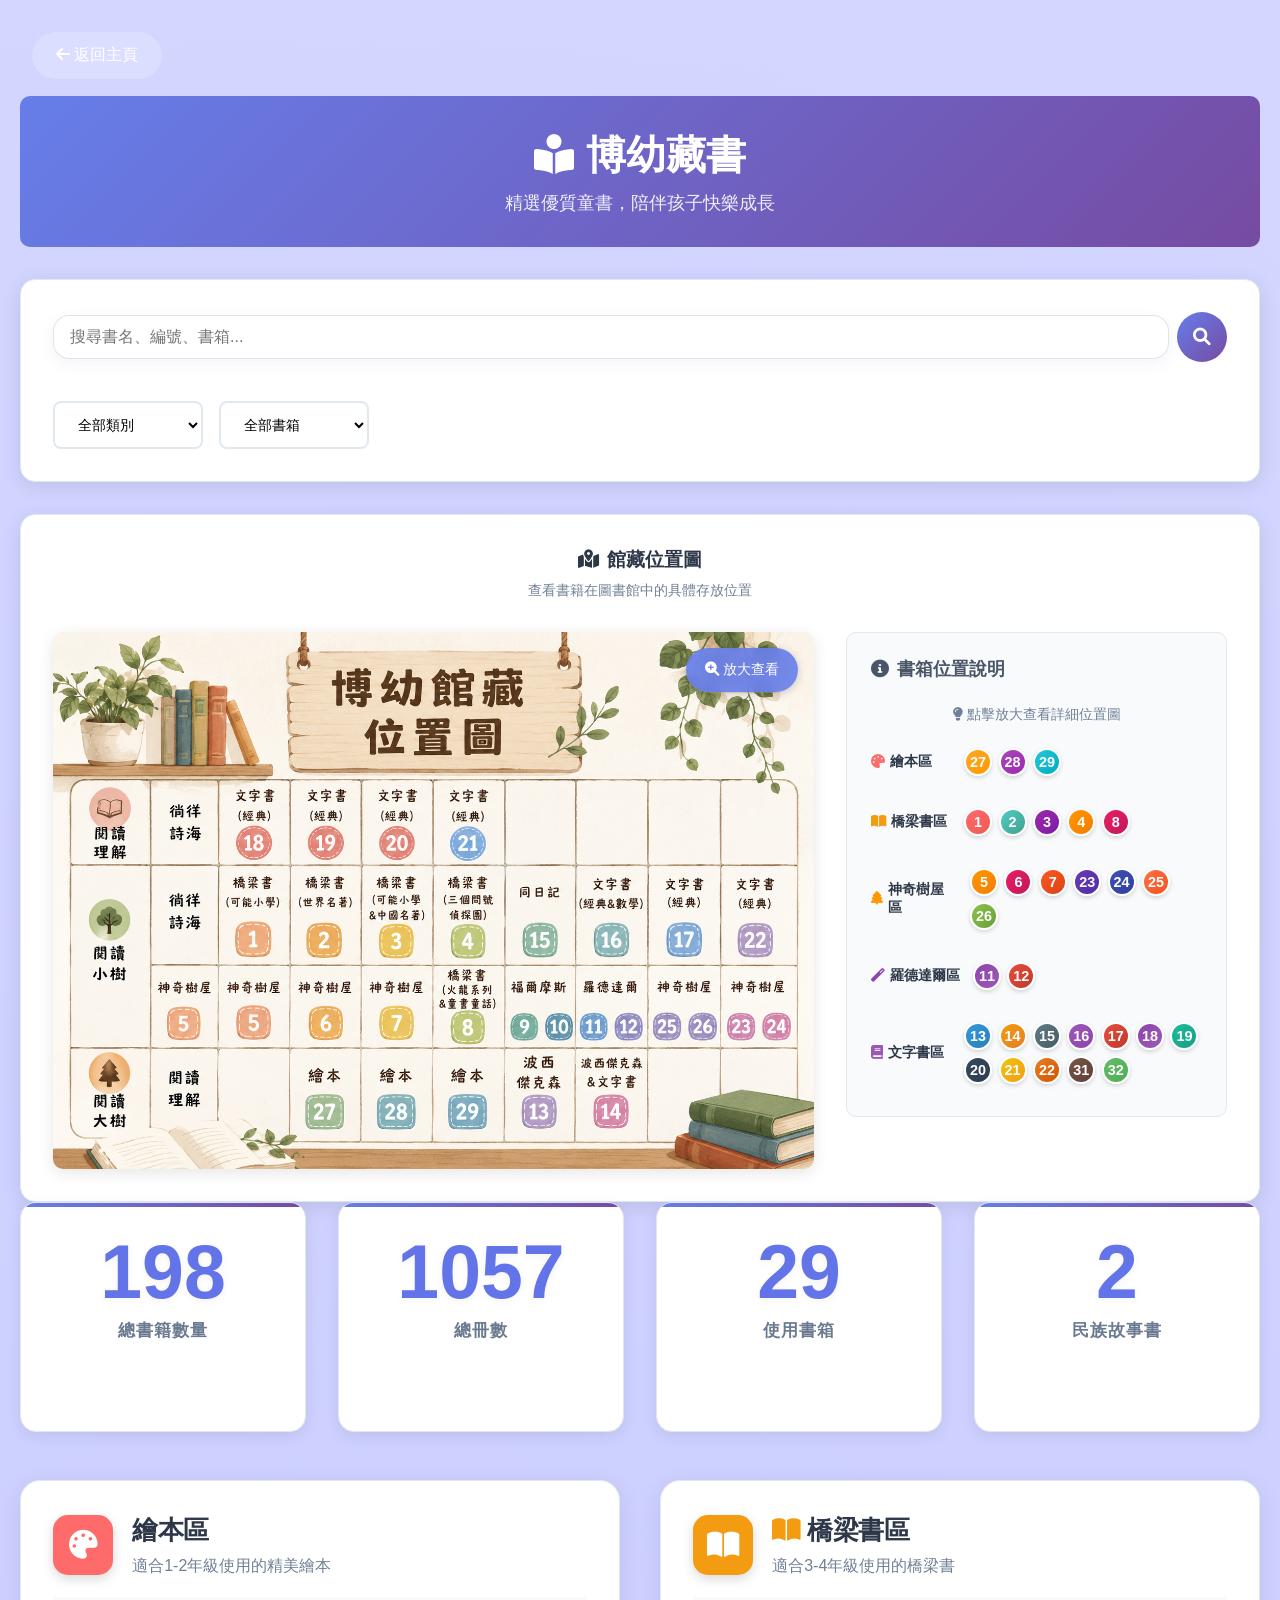
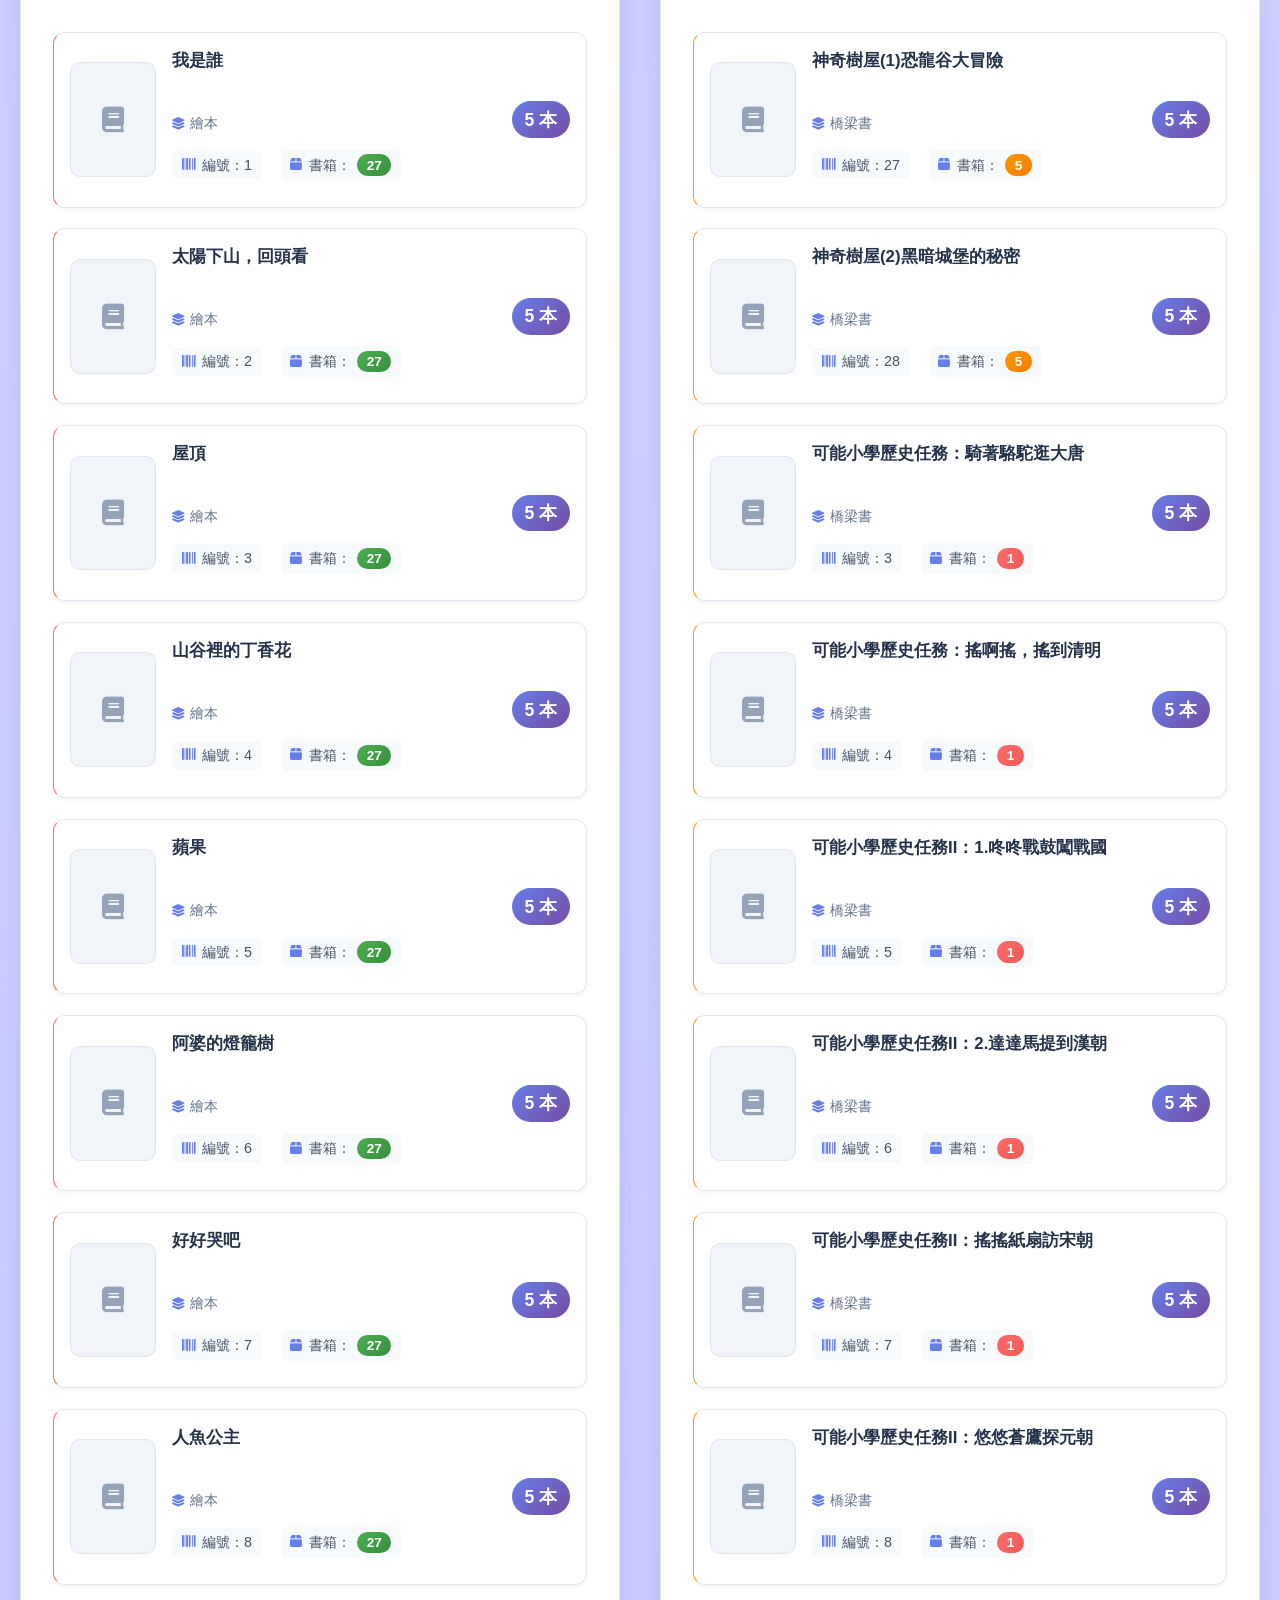
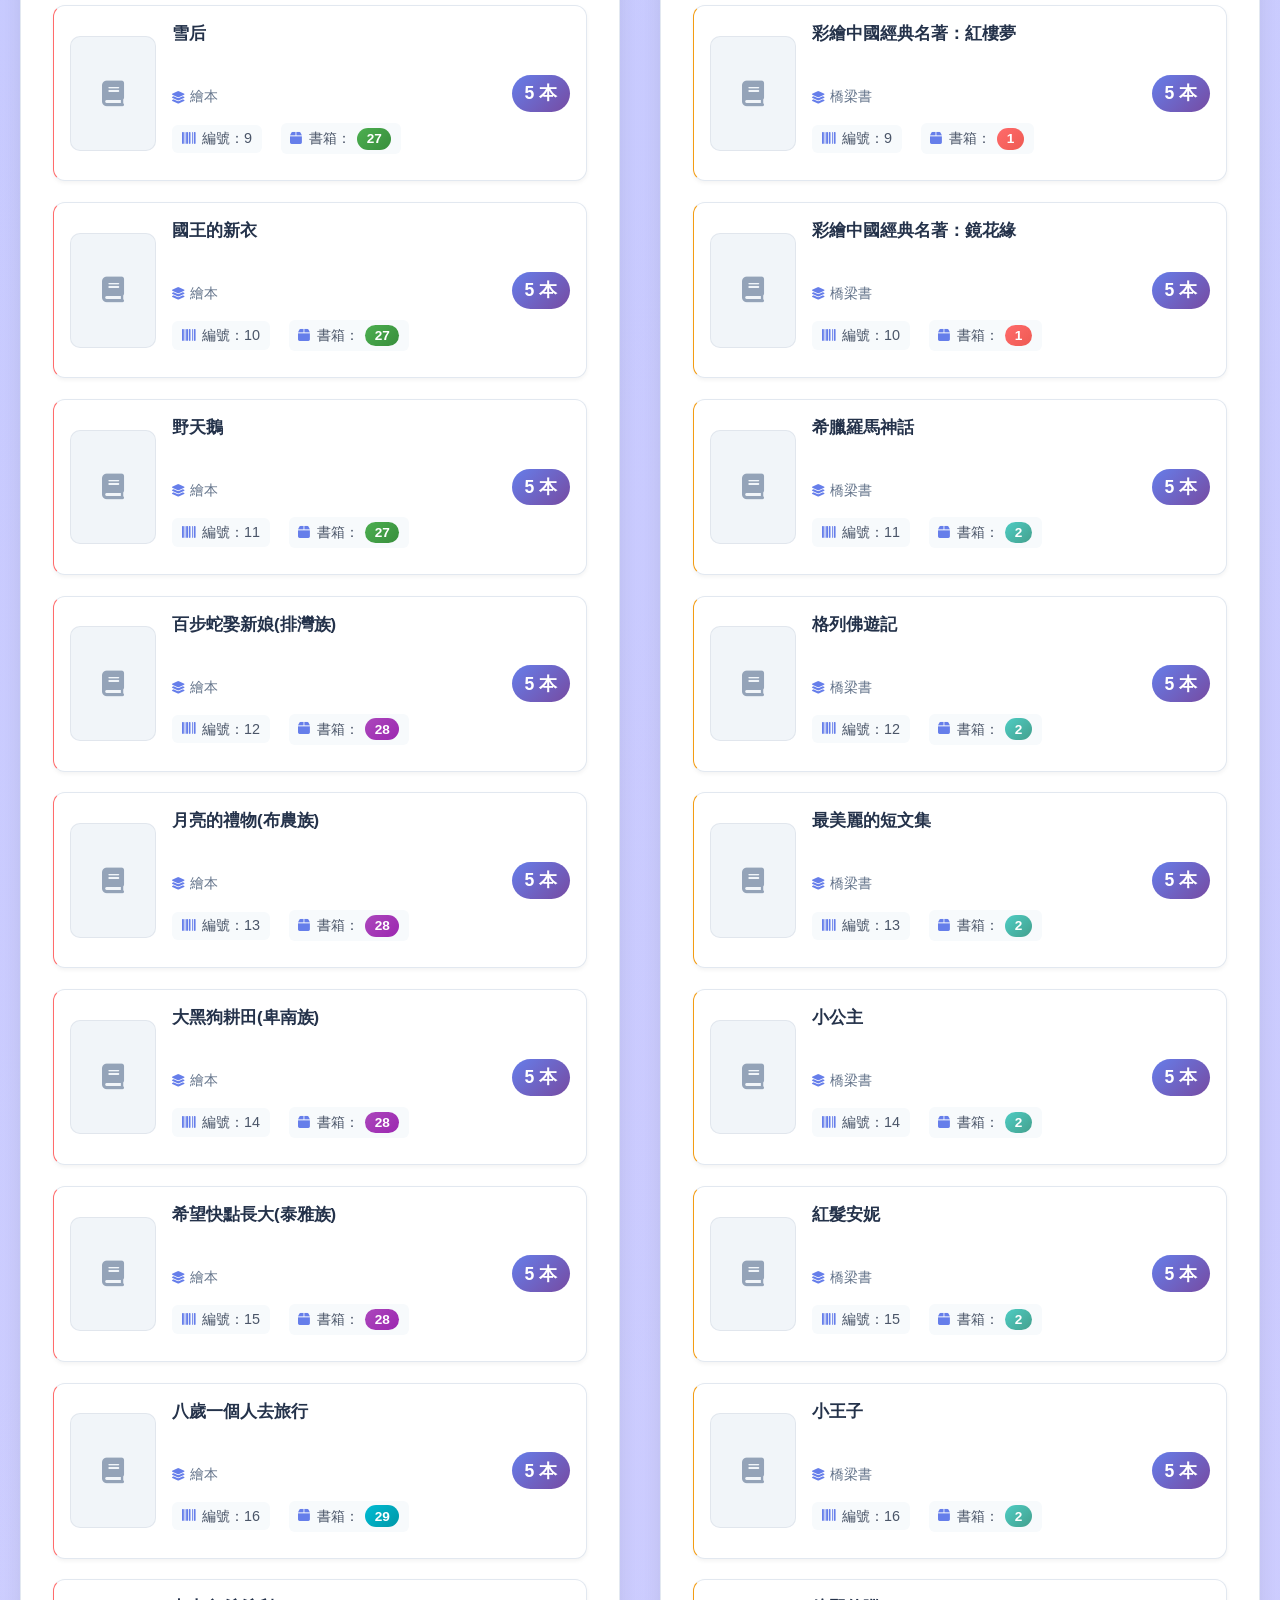
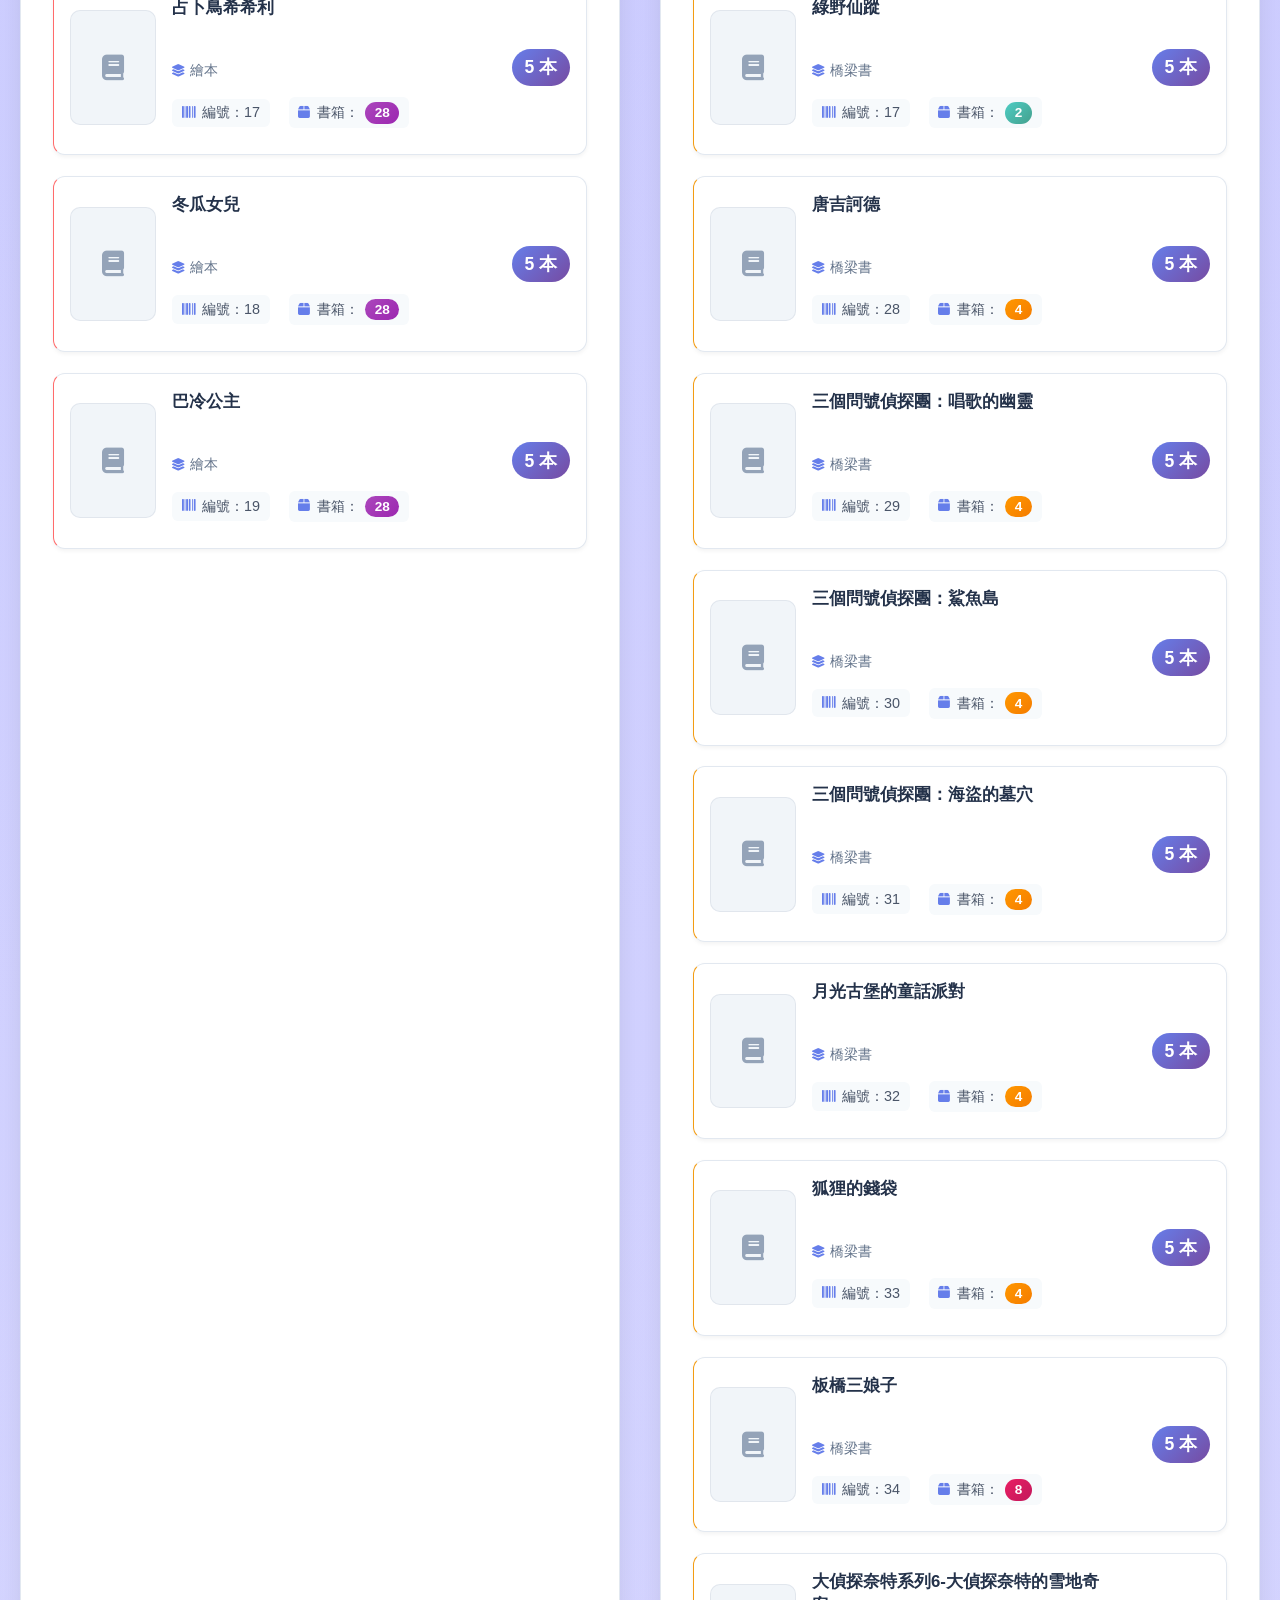
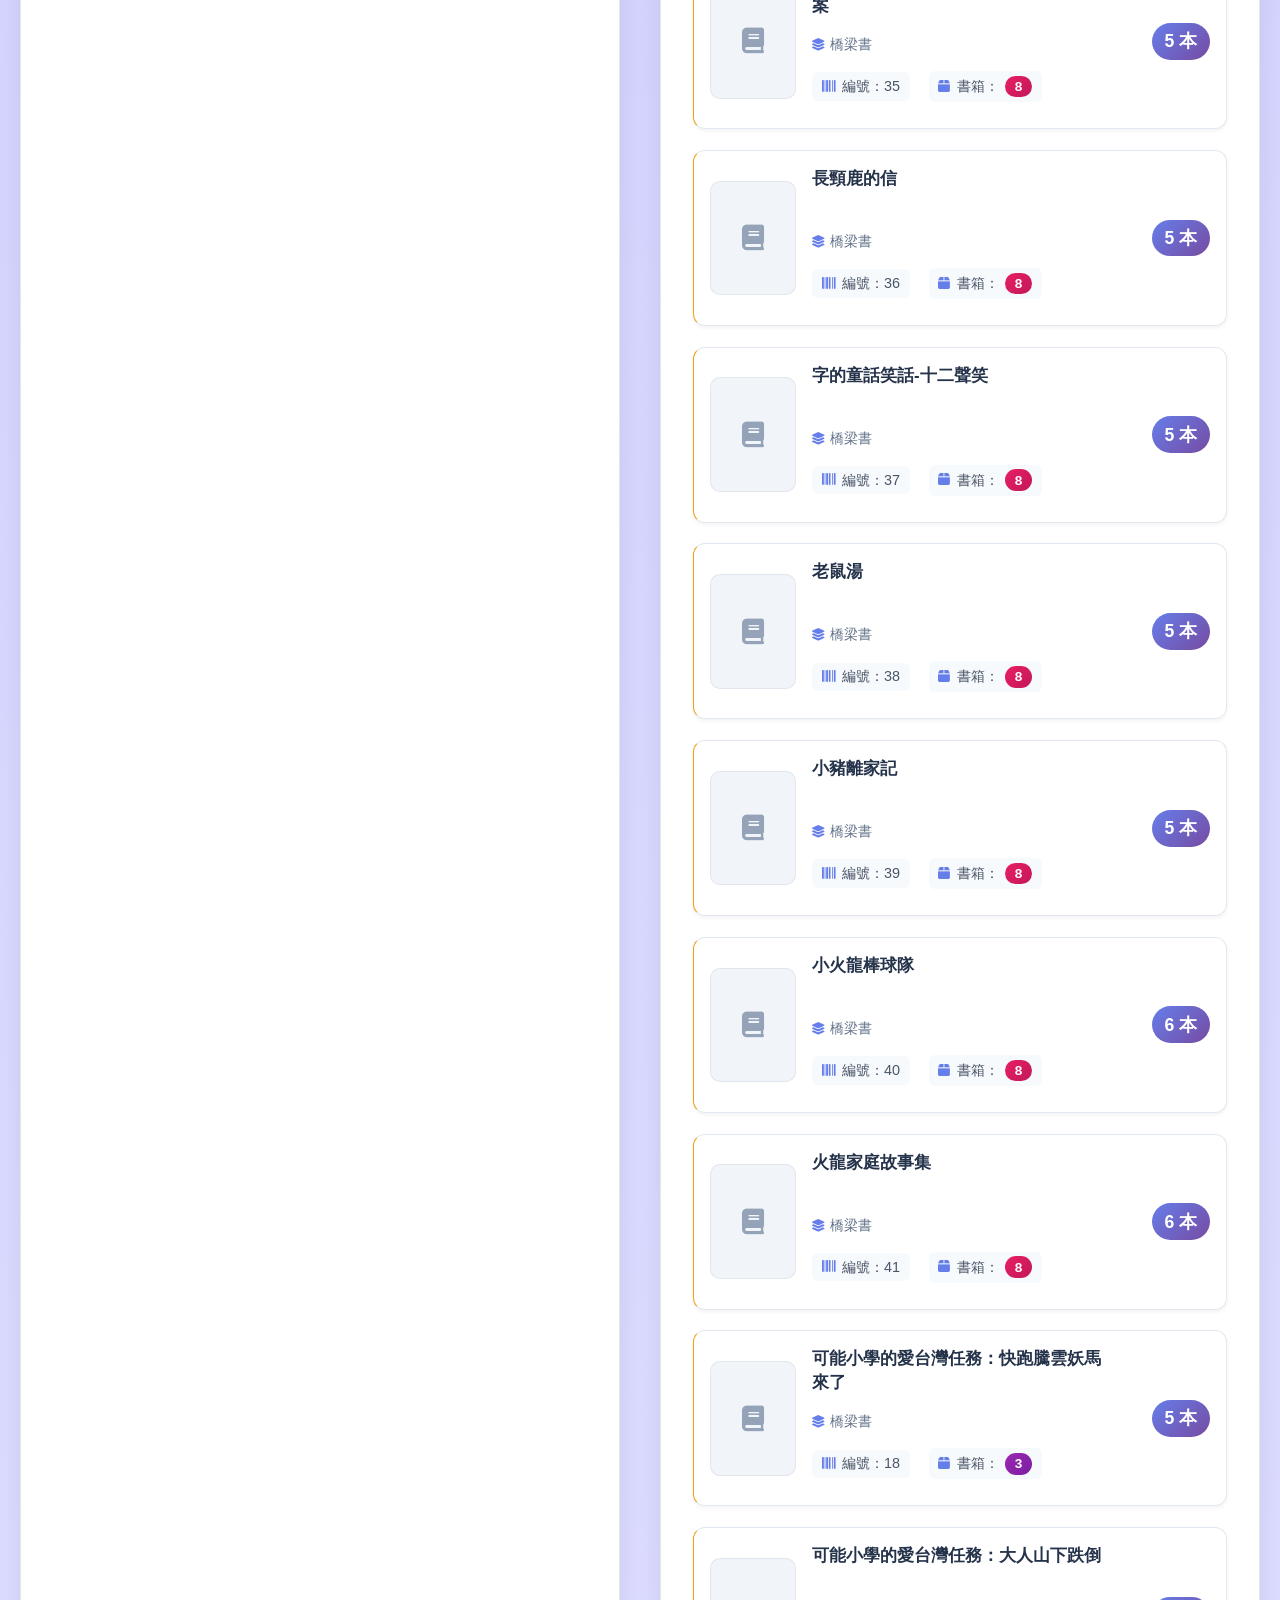
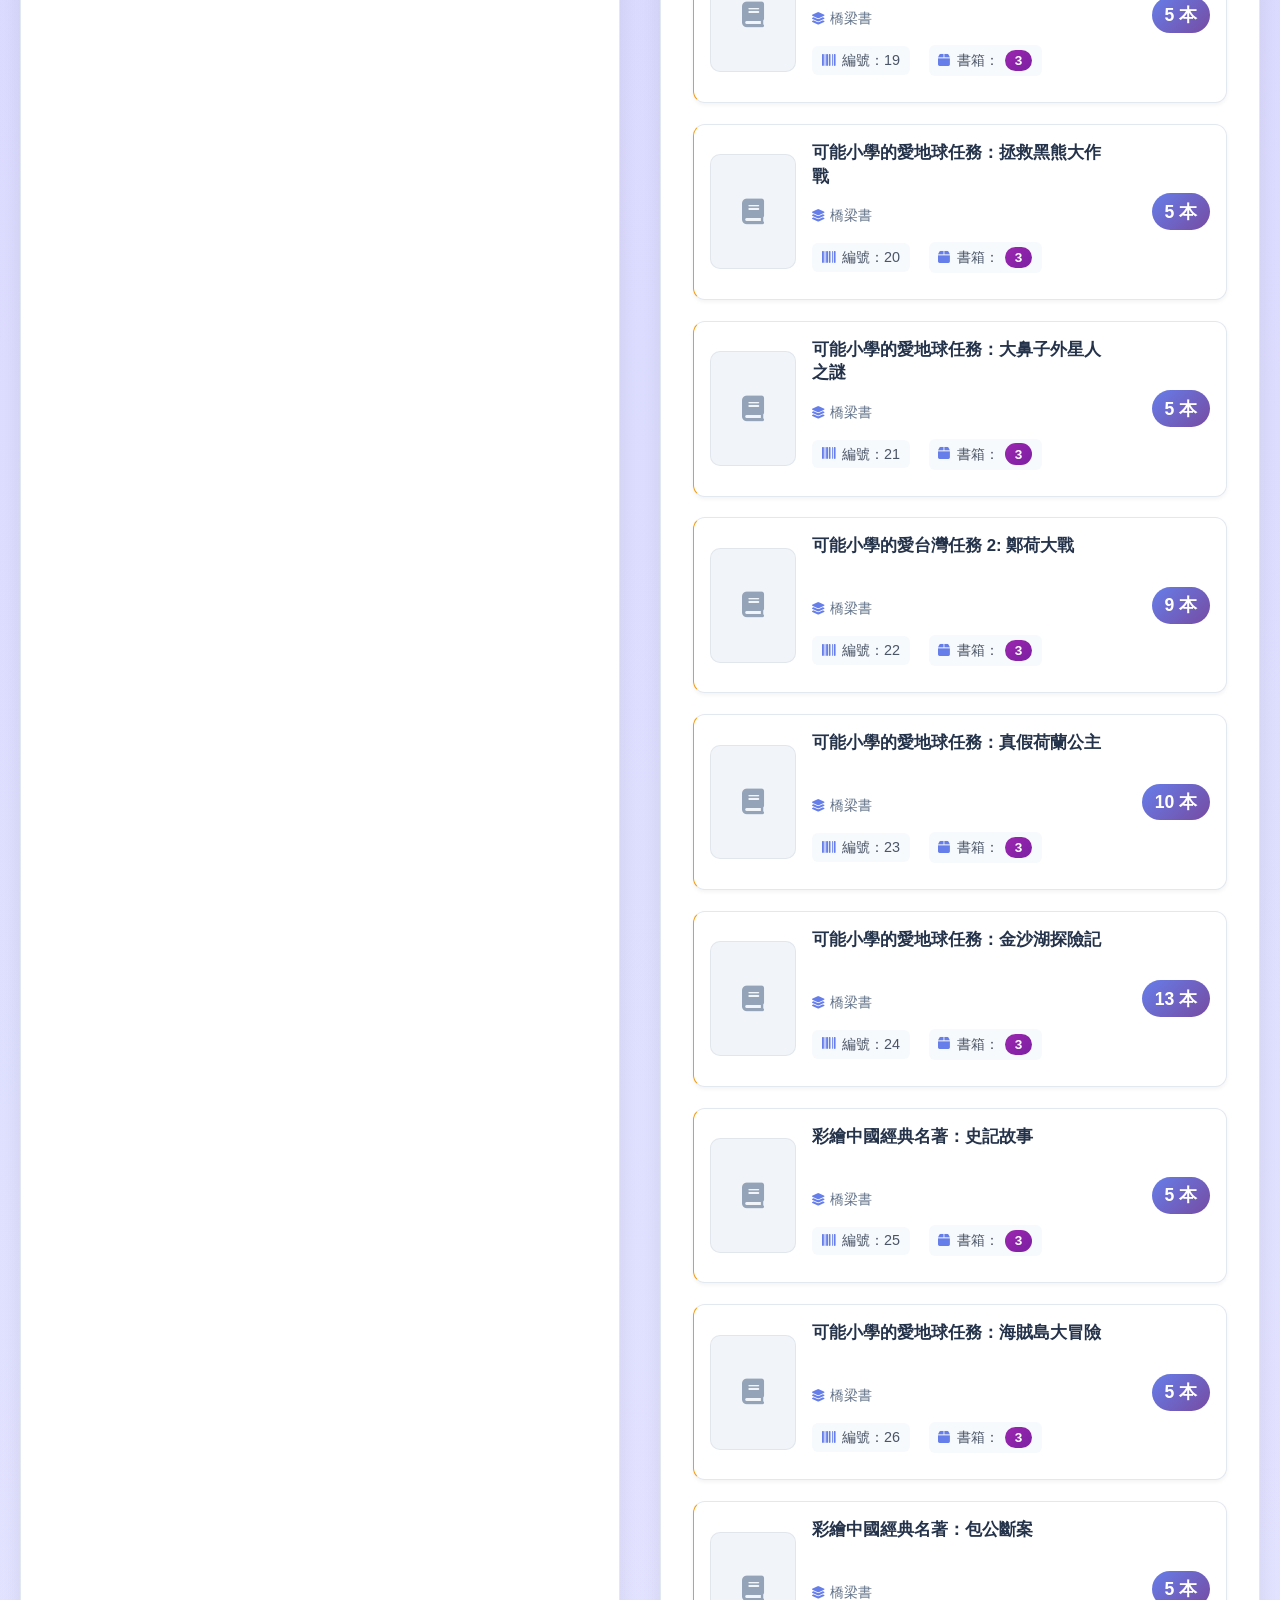
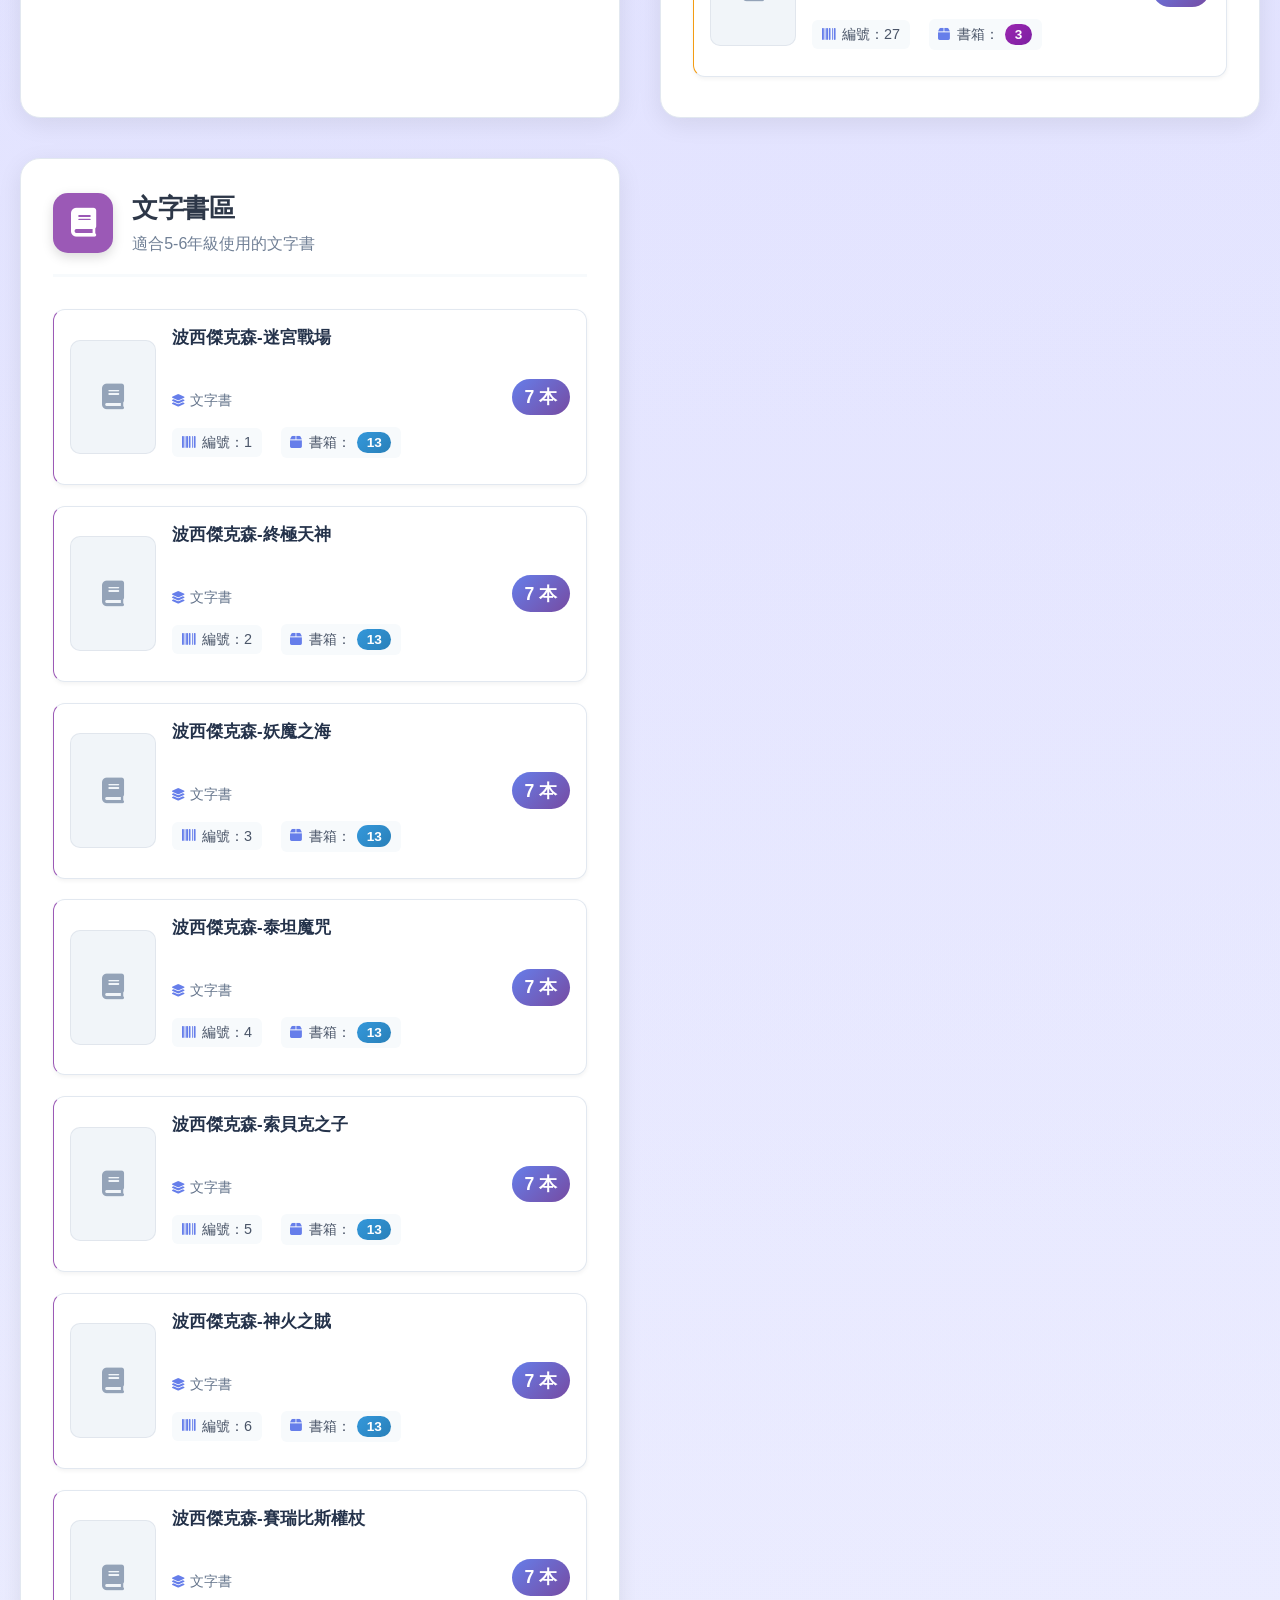
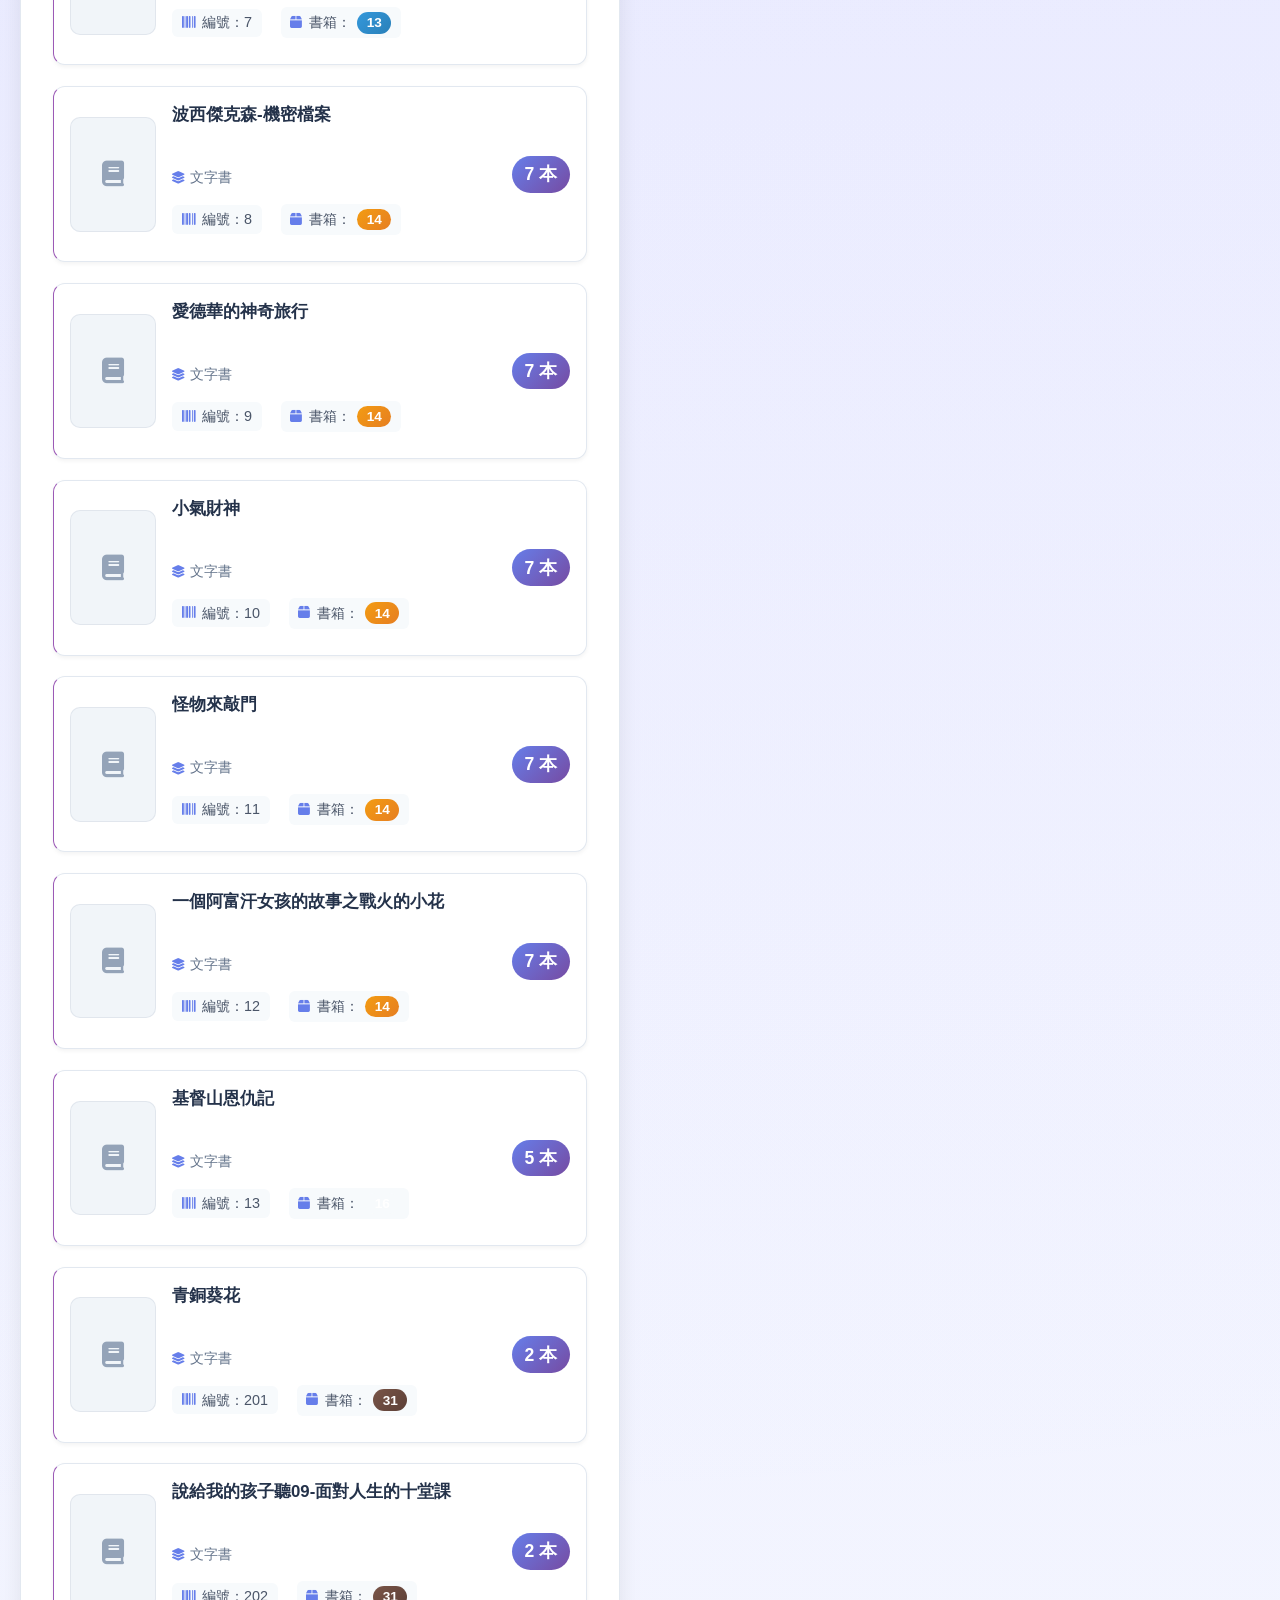
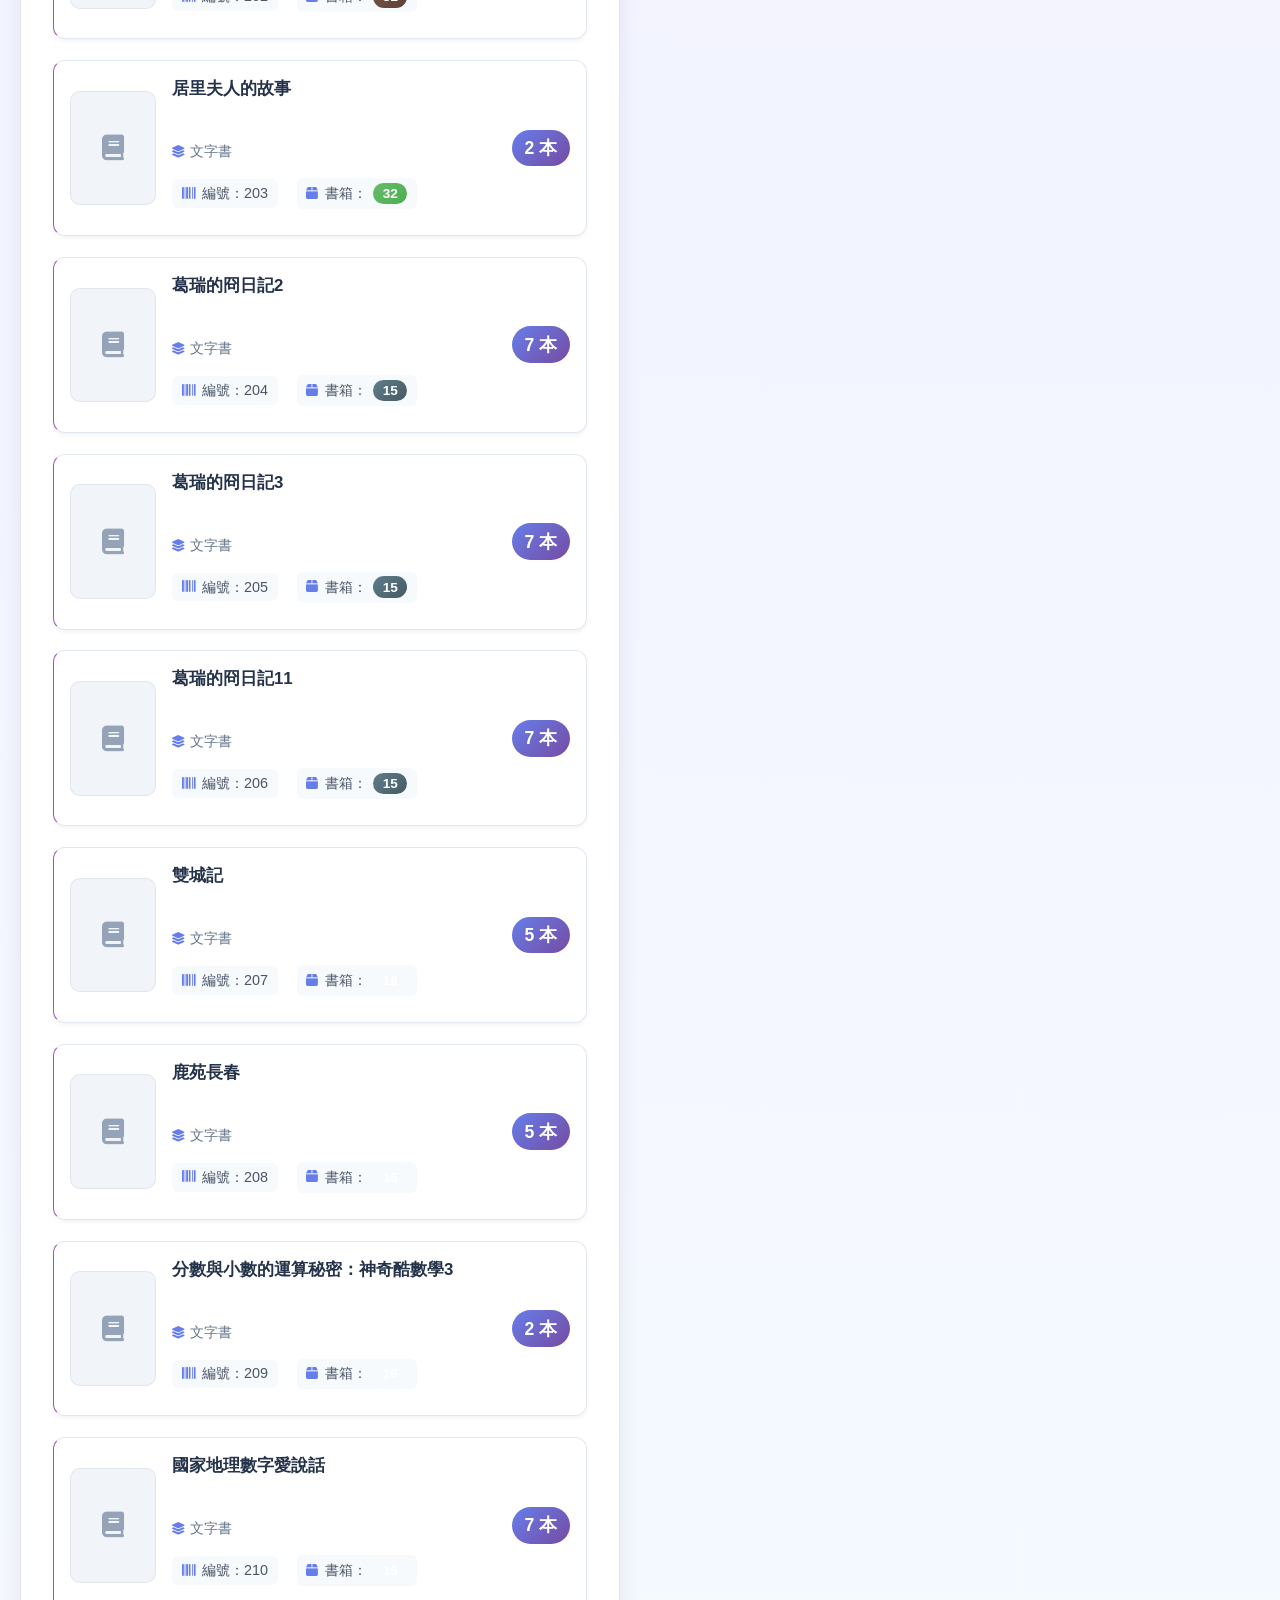
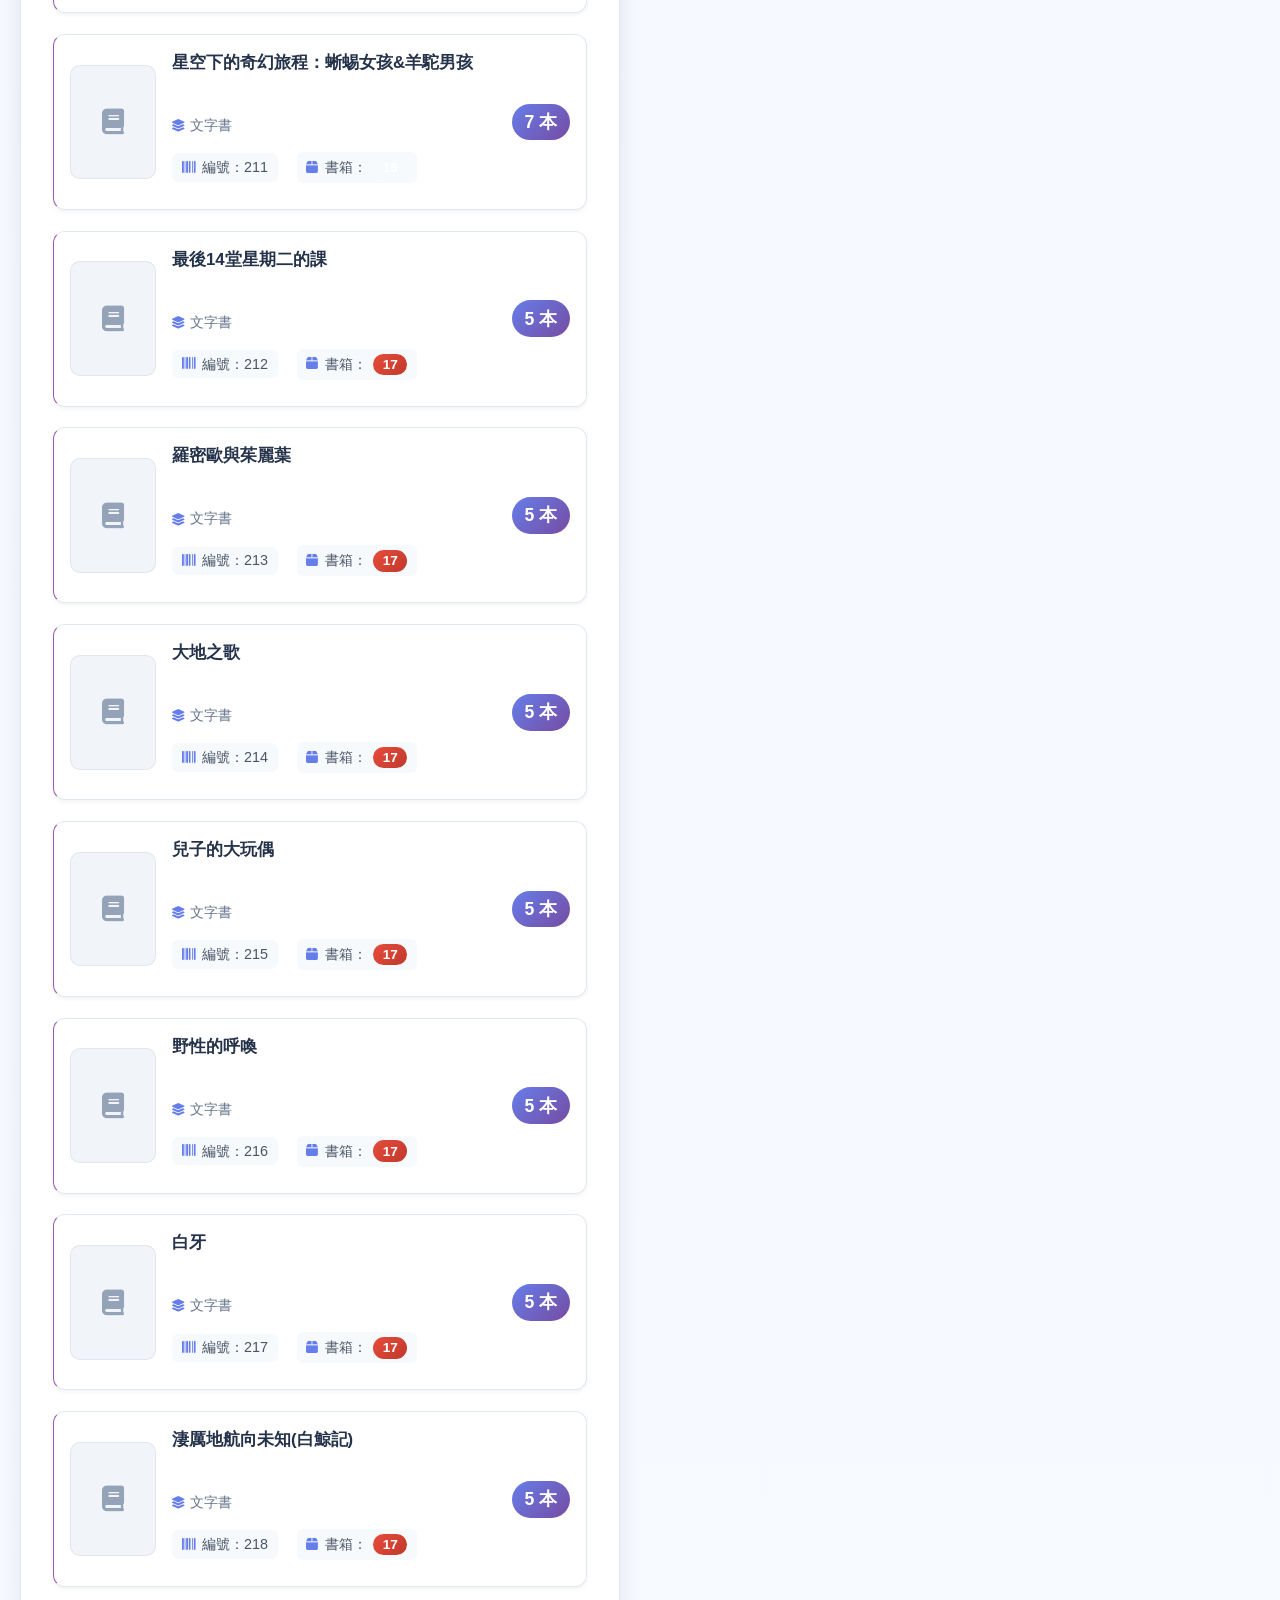
==== commit 5391cf54: "Add files via upload" ====
--- a/boyou-books.html
+++ b/boyou-books.html
@@ -256,10 +256,11 @@
         }
 
         .book-item {
-            display: flex;
+            display: grid;
+            grid-template-columns: 86px minmax(0, 1fr) auto;
             align-items: center;
-            justify-content: space-between;
-            padding: 1.2rem;
+            gap: 1rem;
+            padding: 1rem;
             background: #ffffff;
             border-radius: 12px;
             border-left: 5px solid;
@@ -276,8 +277,32 @@
             border-left-width: 6px;
         }
 
+        .book-thumb {
+            width: 86px;
+            aspect-ratio: 3 / 4;
+            border-radius: 10px;
+            background: #f1f5f9;
+            overflow: hidden;
+            display: flex;
+            align-items: center;
+            justify-content: center;
+            color: #94a3b8;
+            box-shadow: inset 0 0 0 1px rgba(148, 163, 184, 0.18);
+        }
+
+        .book-thumb img {
+            width: 100%;
+            height: 100%;
+            object-fit: cover;
+            display: block;
+        }
+
+        .book-thumb i {
+            font-size: 1.6rem;
+        }
+
         .book-info {
-            flex: 1;
+            min-width: 0;
         }
 
         .book-title {
@@ -286,6 +311,39 @@
             margin-bottom: 0.5rem;
             font-size: 1.05rem;
             line-height: 1.4;
+        }
+
+        .book-meta {
+            display: flex;
+            flex-wrap: wrap;
+            gap: 0.45rem 0.7rem;
+            margin-bottom: 0.65rem;
+            color: #64748b;
+            font-size: 0.86rem;
+            line-height: 1.35;
+        }
+
+        .book-meta span,
+        .book-meta a {
+            display: inline-flex;
+            align-items: center;
+            gap: 0.35rem;
+            min-width: 0;
+        }
+
+        .book-meta i {
+            color: #667eea;
+            font-size: 0.78rem;
+        }
+
+        .book-link {
+            color: #4f46e5;
+            text-decoration: none;
+            font-weight: 700;
+        }
+
+        .book-link:hover {
+            text-decoration: underline;
         }
 
 
@@ -458,6 +516,7 @@
             text-align: right;
             font-size: 0.95rem;
             min-width: 80px;
+            justify-self: end;
         }
 
         .book-count {
@@ -469,6 +528,7 @@
             color: white;
             border-radius: 20px;
             display: inline-block;
+            white-space: nowrap;
         }
 
         .book-box {
@@ -1067,12 +1127,25 @@
             }
 
             .book-item {
-                flex-direction: column;
-                align-items: flex-start;
+                grid-template-columns: 64px minmax(0, 1fr);
+                align-items: start;
                 gap: 1rem;
+                padding: 0.9rem;
             }
 
+            .book-thumb {
+                width: 64px;
+                border-radius: 8px;
+            }
+
+            .book-meta {
+                gap: 0.4rem 0.55rem;
+                font-size: 0.8rem;
+            }
+
             .book-stats {
+                grid-column: 1 / -1;
+                justify-self: start;
                 text-align: left;
                 width: 100%;
             }
@@ -3330,6 +3403,7 @@
         // 全域變數
         let allBooks = [];
         let filteredBooks = [];
+        let libraryBookIndex = new Map();
 
         // 初始化頁面
         function initBoyouBooks() {
@@ -3346,16 +3420,93 @@
 
         // 整理所有書籍資料
         function organizeAllBooks() {
+            libraryBookIndex = buildLibraryBookIndex();
             allBooks = [];
             Object.entries(boyouBooksData).forEach(([category, books]) => {
                 books.forEach(book => {
+                    const matchedBook = findLibraryBookForBoyouBook(book);
                     allBooks.push({
                         ...book,
+                        libraryBook: matchedBook,
                         category: category
                     });
                 });
             });
             filteredBooks = [...allBooks];
+        }
+
+        function normalizeTitleForMatch(title) {
+            return String(title || '')
+                .toLowerCase()
+                .replace(/[：:]/g, '')
+                .replace(/[（）()【】\[\]「」『』《》〈〉]/g, '')
+                .replace(/\s+/g, '')
+                .trim();
+        }
+
+        function buildLibraryBookIndex() {
+            const index = new Map();
+            try {
+                const rawBooks = [
+                    ...safeParseBookList(localStorage.getItem('lib_books_v1')),
+                    ...safeParseBookList(localStorage.getItem('lib_books_cache_v1'))
+                ];
+                if (!Array.isArray(rawBooks)) return index;
+
+                rawBooks.forEach(book => {
+                    const key = normalizeTitleForMatch(book?.title || book?.name || '');
+                    if (key && !index.has(key)) {
+                        index.set(key, book);
+                    }
+                });
+            } catch (error) {
+                console.warn('讀取主館藏資料失敗:', error);
+            }
+            return index;
+        }
+
+        function safeParseBookList(rawValue) {
+            try {
+                const parsed = JSON.parse(rawValue || '[]');
+                return Array.isArray(parsed) ? parsed : [];
+            } catch (_) {
+                return [];
+            }
+        }
+
+        function findLibraryBookForBoyouBook(book) {
+            const key = normalizeTitleForMatch(book?.書名 || '');
+            if (!key || libraryBookIndex.size === 0) return null;
+            if (libraryBookIndex.has(key)) return libraryBookIndex.get(key);
+
+            let bestMatch = null;
+            let bestScore = 0;
+            libraryBookIndex.forEach((libraryBook, libraryKey) => {
+                if (!libraryKey || Math.abs(libraryKey.length - key.length) > 8) return;
+                const shorter = key.length <= libraryKey.length ? key : libraryKey;
+                const longer = key.length > libraryKey.length ? key : libraryKey;
+                if (!longer.includes(shorter)) return;
+                const score = shorter.length / longer.length;
+                if (score > bestScore) {
+                    bestScore = score;
+                    bestMatch = libraryBook;
+                }
+            });
+
+            return bestScore >= 0.68 ? bestMatch : null;
+        }
+
+        function escapeHtml(value) {
+            return String(value ?? '')
+                .replace(/&/g, '&amp;')
+                .replace(/</g, '&lt;')
+                .replace(/>/g, '&gt;')
+                .replace(/"/g, '&quot;')
+                .replace(/'/g, '&#039;');
+        }
+
+        function isSafeImageUrl(url) {
+            return /^https?:\/\//i.test(String(url || '').trim());
         }
 
         function persistBoyouBooksData() {
@@ -3461,7 +3612,8 @@
         function highlightSearchTerm(text, searchTerm) {
             if (!searchTerm) return text;
             
-            const regex = new RegExp(`(${searchTerm})`, 'gi');
+            const safeTerm = String(searchTerm).replace(/[.*+?^${}()|[\]\\]/g, '\\$&');
+            const regex = new RegExp(`(${safeTerm})`, 'gi');
             return text.replace(regex, '<span class="highlight">$1</span>');
         }
 
@@ -3524,17 +3676,37 @@
                                category === '繪本' ? '#ff6b6b' : 
                                category === '橋梁書' ? '#f39c12' : '#9b59b6';
             
-            const highlightedTitle = highlightSearchTerm(book.書名, searchTerm);
-            const highlightedNumber = highlightSearchTerm(book.編號.toString(), searchTerm);
-            const highlightedBox = highlightSearchTerm(book.書箱, searchTerm);
+            const matchedBook = book.libraryBook || null;
+            const displayTitle = matchedBook?.title || book.書名;
+            const highlightedTitle = highlightSearchTerm(escapeHtml(displayTitle), searchTerm);
+            const highlightedNumber = highlightSearchTerm(escapeHtml(book.編號.toString()), searchTerm);
+            const highlightedBox = highlightSearchTerm(escapeHtml(book.書箱), searchTerm);
+            const coverUrl = matchedBook?.coverUrl || matchedBook?.coverImage || '';
+            const author = matchedBook?.author || matchedBook?.authors || '';
+            const year = matchedBook?.year || matchedBook?.publishedYear || '';
+            const bookId = matchedBook?.id || '';
+            const genre = matchedBook?.genre || book.類別 || category;
+            const bookUrl = matchedBook?.bookUrl || '';
+            const coverHtml = isSafeImageUrl(coverUrl)
+                ? `<img src="${escapeHtml(coverUrl)}" alt="${escapeHtml(displayTitle)}" loading="lazy" referrerpolicy="no-referrer" onerror="this.style.display='none'; this.nextElementSibling.style.display='flex';"><i class="fas fa-book" style="display:none;"></i>`
+                : `<i class="fas fa-book"></i>`;
+            const metaItems = [
+                author ? `<span><i class="fas fa-pen-nib"></i>${escapeHtml(author)}</span>` : '',
+                year ? `<span><i class="fas fa-calendar-alt"></i>${escapeHtml(year)}年</span>` : '',
+                bookId ? `<span><i class="fas fa-tag"></i>${escapeHtml(bookId)}</span>` : '',
+                genre ? `<span><i class="fas fa-layer-group"></i>${escapeHtml(genre)}</span>` : '',
+                bookUrl ? `<a class="book-link" href="${escapeHtml(bookUrl)}" target="_blank" rel="noopener"><i class="fas fa-link"></i>書籍網址</a>` : ''
+            ].filter(Boolean).join('');
             
             // 根據書箱號碼添加對應的顏色類別
             const boxClass = `box-${book.書箱}`;
             
             return `
                 <div class="book-item" style="border-left-color: ${borderColor};">
+                    <div class="book-thumb">${coverHtml}</div>
                     <div class="book-info">
                         <div class="book-title">${highlightedTitle}</div>
+                        ${metaItems ? `<div class="book-meta">${metaItems}</div>` : ''}
                         <div class="book-details">
                             <span><i class="fas fa-barcode"></i> 編號：${highlightedNumber}</span>
                             <span><i class="fas fa-box"></i> 書箱：<span class="box-number box-${book.書箱}">${highlightedBox}</span></span>
--- a/styles.css
+++ b/styles.css
@@ -1382,6 +1382,10 @@
 }
 
 .admin-fab {
+    display: none;
+}
+
+.mobile-search-fab {
     display: none;
 }
 
@@ -5771,3 +5775,595 @@
         min-height: 230px !important;
     }
 }
+
+/* === 手機版總整理 === */
+@media (max-width: 640px) {
+    html,
+    body {
+        width: 100%;
+        max-width: 100%;
+        overflow-x: hidden;
+    }
+
+    :root {
+        --toolbar-height: 66px;
+    }
+
+    .container {
+        width: 100%;
+        max-width: 100%;
+        padding: calc(var(--toolbar-height) + 14px) 10px 96px !important;
+        overflow-x: hidden;
+    }
+
+    .toolbar-fixed {
+        width: 100%;
+        overflow: hidden;
+    }
+
+    .toolbar-content {
+        min-width: 0;
+        width: 100%;
+        height: var(--toolbar-height);
+        padding: 8px 10px !important;
+        gap: 8px !important;
+        overflow-x: auto;
+        overflow-y: hidden;
+        -webkit-overflow-scrolling: touch;
+        scroll-snap-type: x proximity;
+    }
+
+    .toolbar-content > * {
+        flex: 0 0 auto;
+        scroll-snap-align: start;
+    }
+
+    .toolbar-book-type,
+    .toolbar-auth {
+        min-width: max-content;
+    }
+
+    .toolbar-type-btn,
+    .toolbar-auth-btn,
+    .toolbar-view-btn {
+        min-height: 42px;
+        white-space: nowrap;
+    }
+
+    .toolbar-user-name {
+        max-width: 120px;
+        overflow: hidden;
+        text-overflow: ellipsis;
+        white-space: nowrap;
+    }
+
+    .header,
+    .control-panel,
+    .admin-section,
+    .books-section,
+    .borrowed-section,
+    .update-status-panel,
+    .stats-panel {
+        width: 100%;
+        max-width: 100%;
+        border-radius: 16px !important;
+    }
+
+    .header {
+        padding: 18px 14px !important;
+    }
+
+    .header h1 {
+        font-size: 1.35rem !important;
+        line-height: 1.25;
+        word-break: keep-all;
+    }
+
+    .admin-section {
+        display: grid !important;
+        grid-template-columns: repeat(2, minmax(0, 1fr));
+        gap: 10px !important;
+        padding: 14px !important;
+    }
+
+    .admin-section > .btn {
+        width: 100% !important;
+        min-width: 0 !important;
+        min-height: 44px;
+        padding: 10px 8px !important;
+        justify-content: center;
+        font-size: 0.88rem !important;
+        line-height: 1.2;
+        white-space: normal;
+    }
+
+    .admin-search-tools {
+        grid-column: 1 / -1;
+        width: 100%;
+        display: grid !important;
+        grid-template-columns: 1fr;
+        gap: 10px;
+        order: -1;
+    }
+
+    .admin-search-tools .toolbar-search,
+    .admin-search-tools .toolbar-filters {
+        width: 100%;
+        min-width: 0;
+        display: grid;
+        gap: 8px;
+    }
+
+    .admin-search-tools .toolbar-search {
+        grid-template-columns: minmax(0, 1fr) 48px;
+        align-items: center;
+    }
+
+    .admin-search-tools .toolbar-search input {
+        width: 100% !important;
+        min-width: 0;
+        height: 48px !important;
+        font-size: 16px !important;
+        border-radius: 16px !important;
+        padding: 0 14px !important;
+    }
+
+    .admin-search-tools .toolbar-search-btn {
+        width: 48px !important;
+        height: 48px !important;
+        min-width: 48px !important;
+        border-radius: 16px !important;
+    }
+
+    .admin-search-tools .toolbar-filters {
+        grid-template-columns: 1fr;
+    }
+
+    .admin-search-tools .toolbar-filters select {
+        width: 100%;
+        min-width: 0;
+        height: 46px !important;
+        font-size: 16px !important;
+        border-radius: 14px !important;
+    }
+
+    #fetch-all-covers-btn,
+    #reload-csv-btn,
+    #toggle-auto-update-btn {
+        grid-column: 1 / -1;
+        min-height: 48px !important;
+        font-size: 0.95rem !important;
+        white-space: nowrap !important;
+    }
+
+    .stats-panel {
+        grid-template-columns: 1fr !important;
+        gap: 10px !important;
+    }
+
+    .books-grid,
+    .grid-view,
+    #gridView,
+    .recent-books-grid {
+        grid-template-columns: minmax(0, 1fr) !important;
+        gap: 14px !important;
+        width: 100%;
+        overflow-x: hidden !important;
+    }
+
+    #gridView .book-card,
+    .book-card {
+        width: 100% !important;
+        max-width: 390px !important;
+        min-height: auto !important;
+        justify-self: center !important;
+    }
+
+    .book-cover {
+        height: 220px !important;
+        min-height: 220px !important;
+        max-height: 220px !important;
+    }
+
+    .book-content {
+        min-height: 0 !important;
+    }
+
+    .book-title {
+        min-height: 0 !important;
+        max-height: none !important;
+        -webkit-line-clamp: 3 !important;
+        line-clamp: 3 !important;
+    }
+
+    .book-actions {
+        grid-template-columns: repeat(2, minmax(0, 1fr)) !important;
+    }
+
+    .book-actions .btn {
+        min-height: 42px !important;
+        white-space: normal !important;
+    }
+
+    .modal-content,
+    .series-modal-content,
+    .book-quick-content {
+        width: calc(100vw - 20px) !important;
+        max-width: calc(100vw - 20px) !important;
+        max-height: calc(100vh - 20px) !important;
+        margin: 10px auto !important;
+        padding: 16px !important;
+        overflow: auto;
+        border-radius: 16px !important;
+    }
+
+    .input-with-button,
+    .form-actions,
+    .quick-borrow-input,
+    .borrowed-search {
+        display: grid !important;
+        grid-template-columns: 1fr !important;
+        gap: 10px !important;
+    }
+
+    .input-with-button .btn,
+    .form-actions .btn,
+    .quick-borrow-input .btn,
+    .borrowed-search .btn {
+        width: 100% !important;
+        min-width: 0 !important;
+        justify-content: center;
+    }
+
+    .form-group input,
+    .form-group select,
+    .form-group textarea,
+    .borrowed-search input,
+    .quick-borrow-input textarea {
+        width: 100% !important;
+        min-width: 0 !important;
+        font-size: 16px !important;
+    }
+
+    .borrowed-section {
+        position: static !important;
+        width: 100% !important;
+        max-width: 100% !important;
+        padding: 14px !important;
+        margin-top: 12px !important;
+        overflow: visible !important;
+    }
+
+    .borrowed-header {
+        display: grid !important;
+        grid-template-columns: 1fr auto auto;
+        align-items: start;
+        gap: 10px;
+    }
+
+    .borrowed-header h2 {
+        display: grid !important;
+        grid-template-columns: 1fr;
+        gap: 10px !important;
+        min-width: 0;
+        font-size: 1.35rem !important;
+        word-break: keep-all;
+    }
+
+    #export-borrowed-btn,
+    #borrowed-back-home-btn {
+        width: 100% !important;
+        margin-left: 0 !important;
+    }
+}
+
+@media (max-width: 380px) {
+    .admin-section {
+        grid-template-columns: 1fr;
+    }
+
+    .book-actions {
+        grid-template-columns: 1fr !important;
+    }
+
+    .toolbar-user-name {
+        max-width: 92px;
+    }
+}
+
+/* === 手機尺寸保護：避免任何區塊超出螢幕 === */
+@media (max-width: 640px) {
+    *,
+    *::before,
+    *::after {
+        box-sizing: border-box;
+    }
+
+    html,
+    body {
+        width: 100%;
+        min-width: 0;
+        max-width: 100%;
+        overflow-x: hidden !important;
+    }
+
+    body {
+        margin: 0;
+    }
+
+    .container {
+        width: 100vw !important;
+        max-width: 100vw !important;
+        margin: 0 !important;
+        padding-left: clamp(8px, 3vw, 14px) !important;
+        padding-right: clamp(8px, 3vw, 14px) !important;
+    }
+
+    .toolbar-fixed {
+        max-width: 100vw !important;
+        overflow: hidden !important;
+    }
+
+    .toolbar-content {
+        width: 100vw !important;
+        max-width: 100vw !important;
+        overflow-x: auto !important;
+        overflow-y: hidden !important;
+        justify-content: flex-start !important;
+    }
+
+    .toolbar-content::-webkit-scrollbar {
+        display: none;
+    }
+
+    .header,
+    .control-panel,
+    .admin-section,
+    .books-section,
+    .borrowed-section,
+    .stats-panel,
+    .update-status-panel,
+    .book-card,
+    .modal-content,
+    .series-modal-content,
+    .book-quick-content {
+        max-width: 100% !important;
+        min-width: 0 !important;
+    }
+
+    .admin-section {
+        grid-template-columns: 1fr !important;
+        align-items: stretch !important;
+    }
+
+    .admin-section > .btn,
+    .admin-search-tools,
+    #fetch-all-covers-btn,
+    #reload-csv-btn,
+    #toggle-auto-update-btn,
+    #reset-btn {
+        grid-column: 1 / -1 !important;
+        width: 100% !important;
+    }
+
+    .admin-search-tools {
+        display: grid !important;
+        gap: 10px !important;
+    }
+
+    .admin-search-tools .toolbar-search {
+        display: grid !important;
+        grid-template-columns: minmax(0, 1fr) 48px !important;
+        width: 100% !important;
+    }
+
+    .admin-search-tools .toolbar-filters {
+        display: grid !important;
+        grid-template-columns: 1fr !important;
+        width: 100% !important;
+    }
+
+    .admin-search-tools input,
+    .admin-search-tools select,
+    .admin-search-tools button,
+    .form-group input,
+    .form-group select,
+    .form-group textarea {
+        max-width: 100% !important;
+    }
+
+    .books-grid,
+    .grid-view,
+    #gridView,
+    .recent-books-grid,
+    .series-books {
+        display: grid !important;
+        grid-template-columns: 1fr !important;
+        width: 100% !important;
+    }
+
+    #gridView .book-card,
+    .book-card {
+        width: 100% !important;
+        max-width: 100% !important;
+    }
+
+    .book-cover {
+        height: clamp(180px, 58vw, 230px) !important;
+        min-height: clamp(180px, 58vw, 230px) !important;
+        max-height: clamp(180px, 58vw, 230px) !important;
+    }
+
+    .book-title,
+    .book-author,
+    .book-meta,
+    .book-info,
+    .series-title,
+    .series-info {
+        overflow-wrap: anywhere;
+        word-break: break-word;
+    }
+
+    .book-actions,
+    .series-modal-actions {
+        grid-template-columns: 1fr !important;
+    }
+
+    .modal,
+    .book-quick-modal,
+    .series-modal {
+        padding: 8px !important;
+    }
+
+    .modal-content,
+    .series-modal-content,
+    .book-quick-content,
+    .actionsheet .modal-content {
+        width: calc(100vw - 16px) !important;
+        max-width: calc(100vw - 16px) !important;
+        margin: 8px auto !important;
+        max-height: calc(100dvh - 16px) !important;
+        overflow-y: auto !important;
+    }
+
+    .borrowed-header {
+        grid-template-columns: 1fr !important;
+    }
+
+    .borrowed-header .btn,
+    #borrowed-toggle-btn,
+    #borrowed-close-btn {
+        width: 100% !important;
+    }
+}
+
+@media (max-width: 430px) {
+    .container {
+        padding-left: 8px !important;
+        padding-right: 8px !important;
+    }
+
+    .header h1 {
+        font-size: 1.2rem !important;
+    }
+
+    .admin-section {
+        padding: 10px !important;
+        gap: 8px !important;
+    }
+
+    .admin-section > .btn {
+        min-height: 46px !important;
+        font-size: 0.86rem !important;
+    }
+
+    .toolbar-user-name {
+        max-width: 80px !important;
+    }
+
+    .book-content {
+        padding: 12px !important;
+    }
+
+    .book-title {
+        font-size: 1rem !important;
+    }
+}
+
+@media (max-width: 640px) {
+    .mobile-search-fab {
+        display: inline-flex;
+        position: fixed;
+        left: 50%;
+        bottom: calc(16px + env(safe-area-inset-bottom));
+        transform: translateX(-50%);
+        min-width: 118px;
+        height: 52px;
+        padding: 0 18px;
+        border: none;
+        border-radius: 999px;
+        align-items: center;
+        justify-content: center;
+        gap: 8px;
+        background: linear-gradient(135deg, #22c55e, #16a34a);
+        color: #fff;
+        font-size: 0.95rem;
+        font-weight: 800;
+        box-shadow: 0 10px 28px rgba(22, 163, 74, 0.32);
+        z-index: 1004;
+    }
+
+    .mobile-search-fab:active {
+        transform: translateX(-50%) translateY(1px);
+        box-shadow: 0 6px 18px rgba(22, 163, 74, 0.28);
+    }
+}
+
+@media (min-width: 641px) {
+    .mobile-search-fab {
+        display: none !important;
+    }
+}
+
+.book-card.search-jump-highlight,
+.series-modal-item.search-jump-highlight {
+    outline: 4px solid rgba(34, 197, 94, 0.75);
+    box-shadow: 0 0 0 8px rgba(34, 197, 94, 0.16), 0 14px 36px rgba(15, 23, 42, 0.18) !important;
+    animation: searchJumpPulse 0.9s ease-in-out 2;
+}
+
+@keyframes searchJumpPulse {
+    0% {
+        transform: scale(1);
+    }
+    50% {
+        transform: scale(1.015);
+    }
+    100% {
+        transform: scale(1);
+    }
+}
+
+.search-result-section {
+    width: 100%;
+    margin-bottom: 28px;
+}
+
+.search-result-header {
+    display: flex;
+    align-items: center;
+    justify-content: space-between;
+    gap: 12px;
+    margin: 0 0 14px;
+    padding: 12px 14px;
+    border-radius: 14px;
+    background: #f8fafc;
+    color: #1e293b;
+    box-shadow: inset 0 0 0 1px rgba(226, 232, 240, 0.9);
+}
+
+.search-result-header h3 {
+    margin: 0;
+    font-size: 1rem;
+    font-weight: 900;
+    display: inline-flex;
+    align-items: center;
+    gap: 8px;
+}
+
+.search-result-header span {
+    font-weight: 800;
+    color: #4f46e5;
+    white-space: nowrap;
+}
+
+@media (max-width: 640px) {
+    .search-result-section {
+        margin-bottom: 20px;
+    }
+
+    .search-result-header {
+        padding: 10px 12px;
+        border-radius: 12px;
+    }
+}
